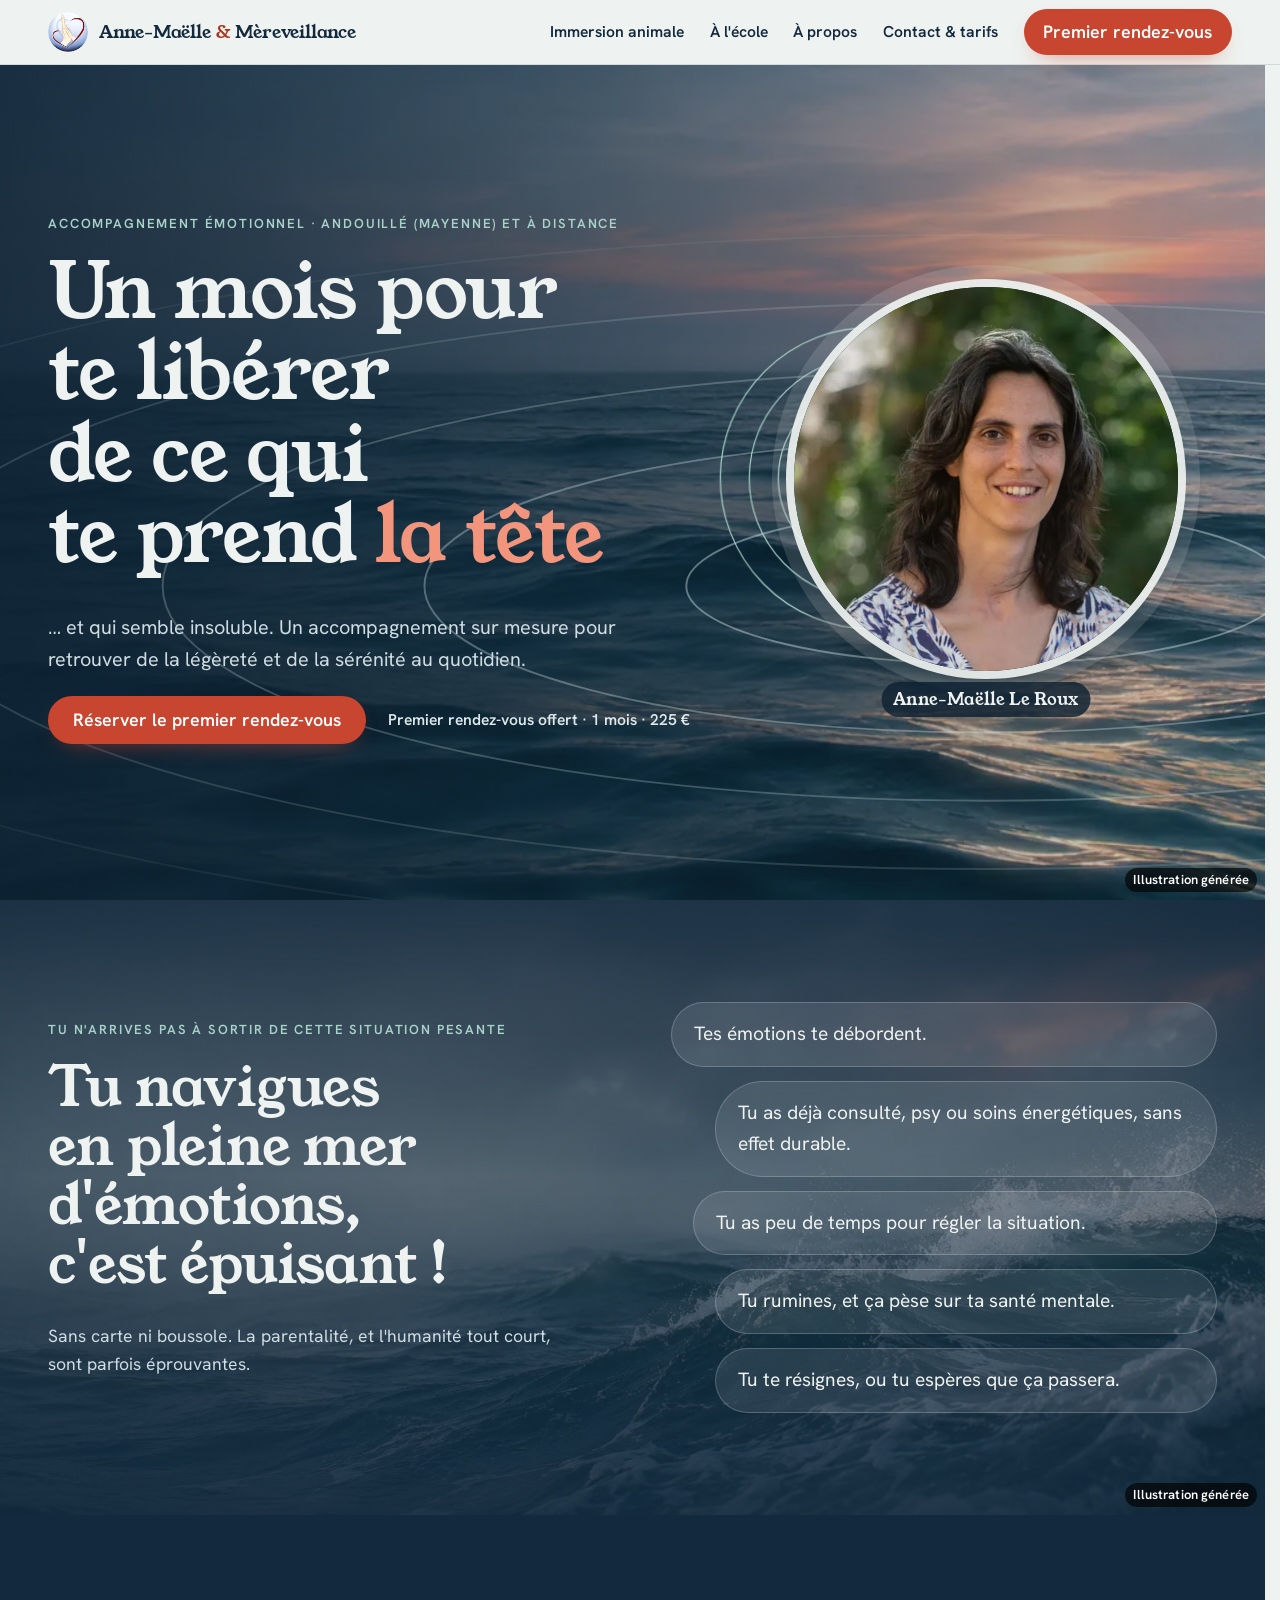
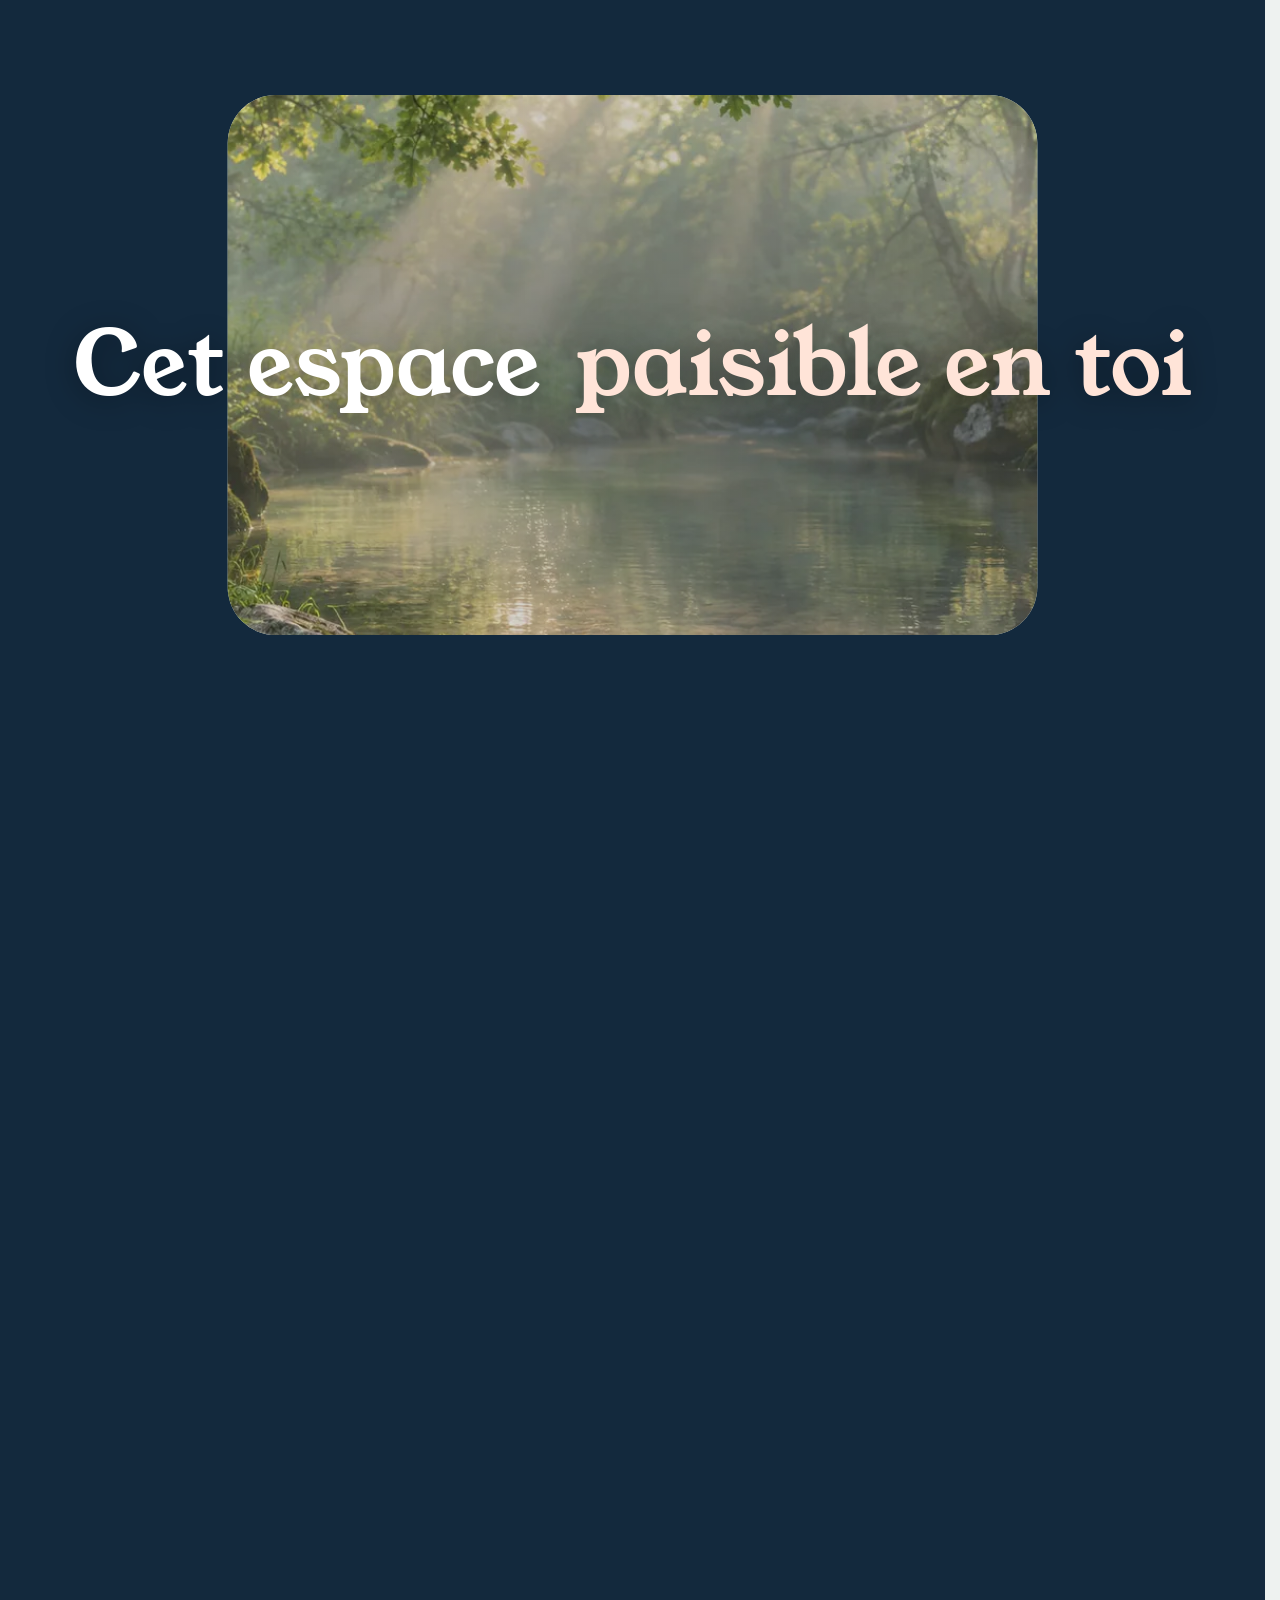
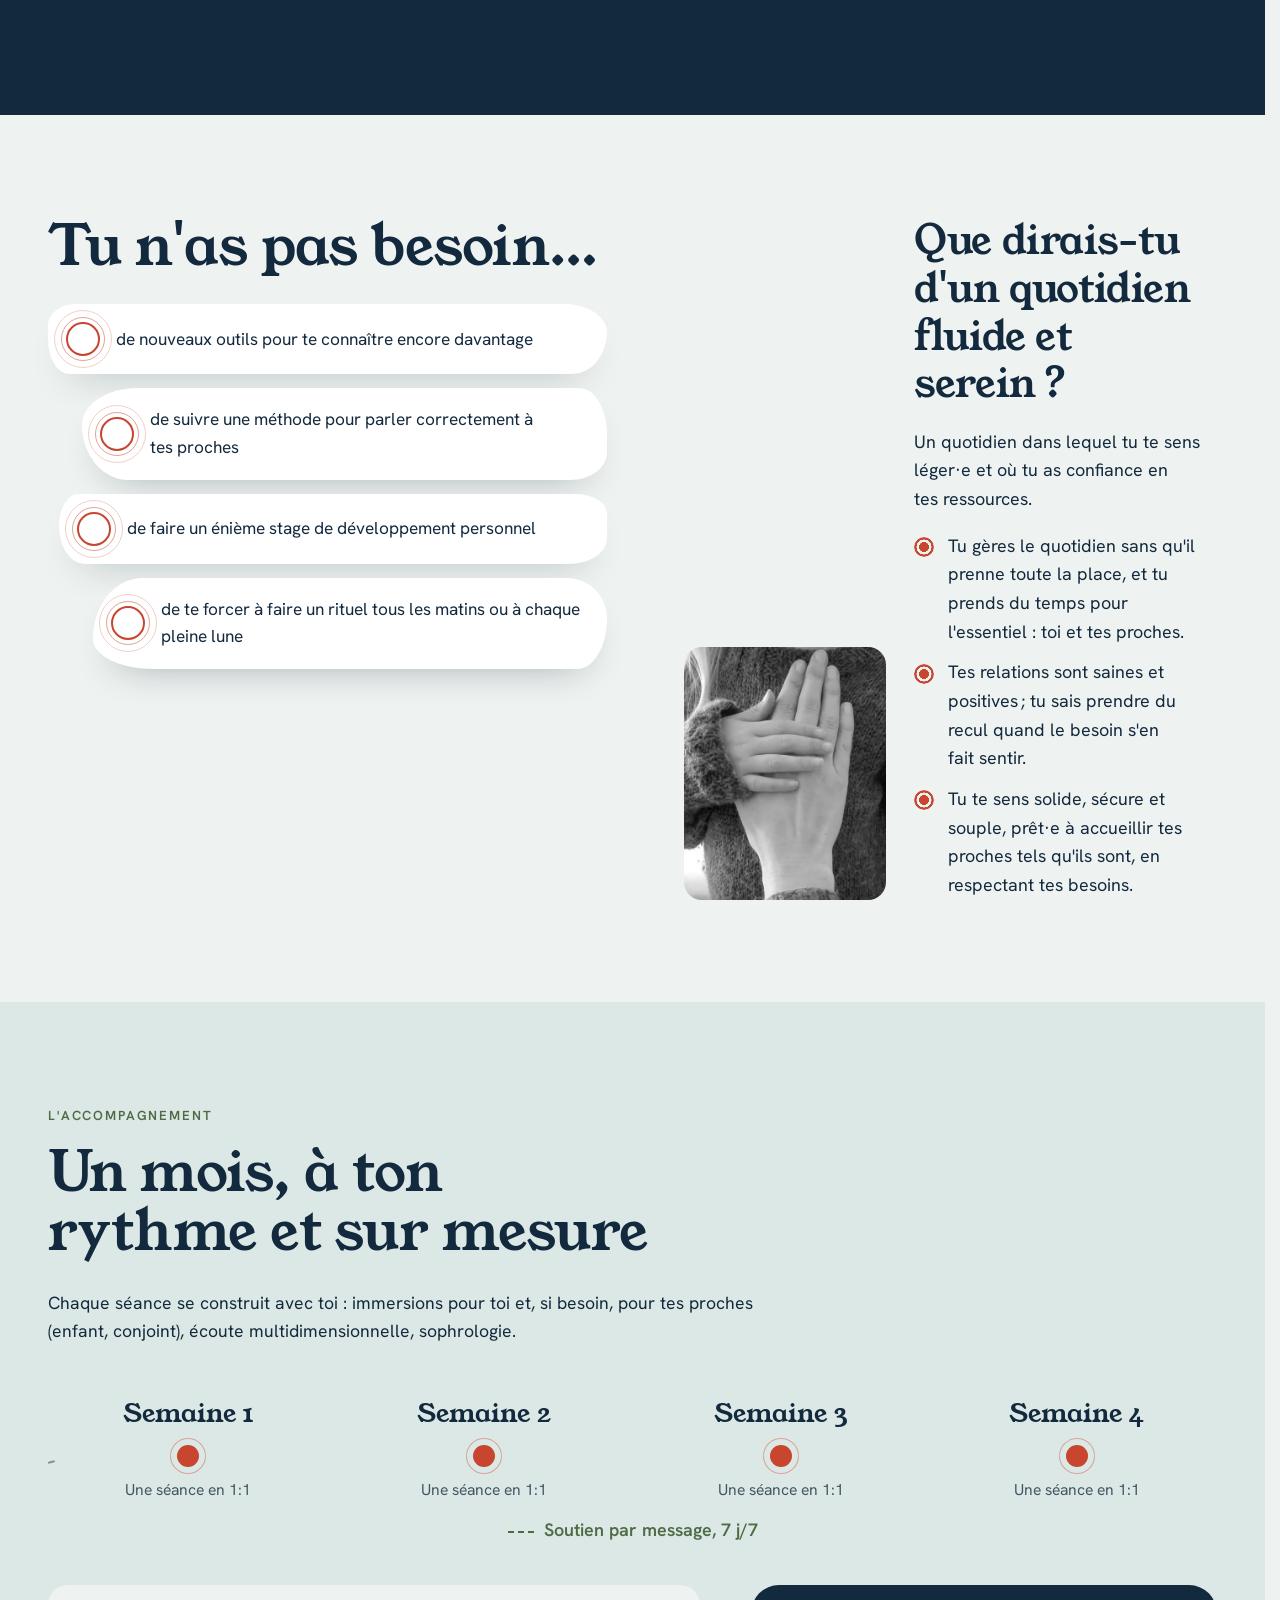
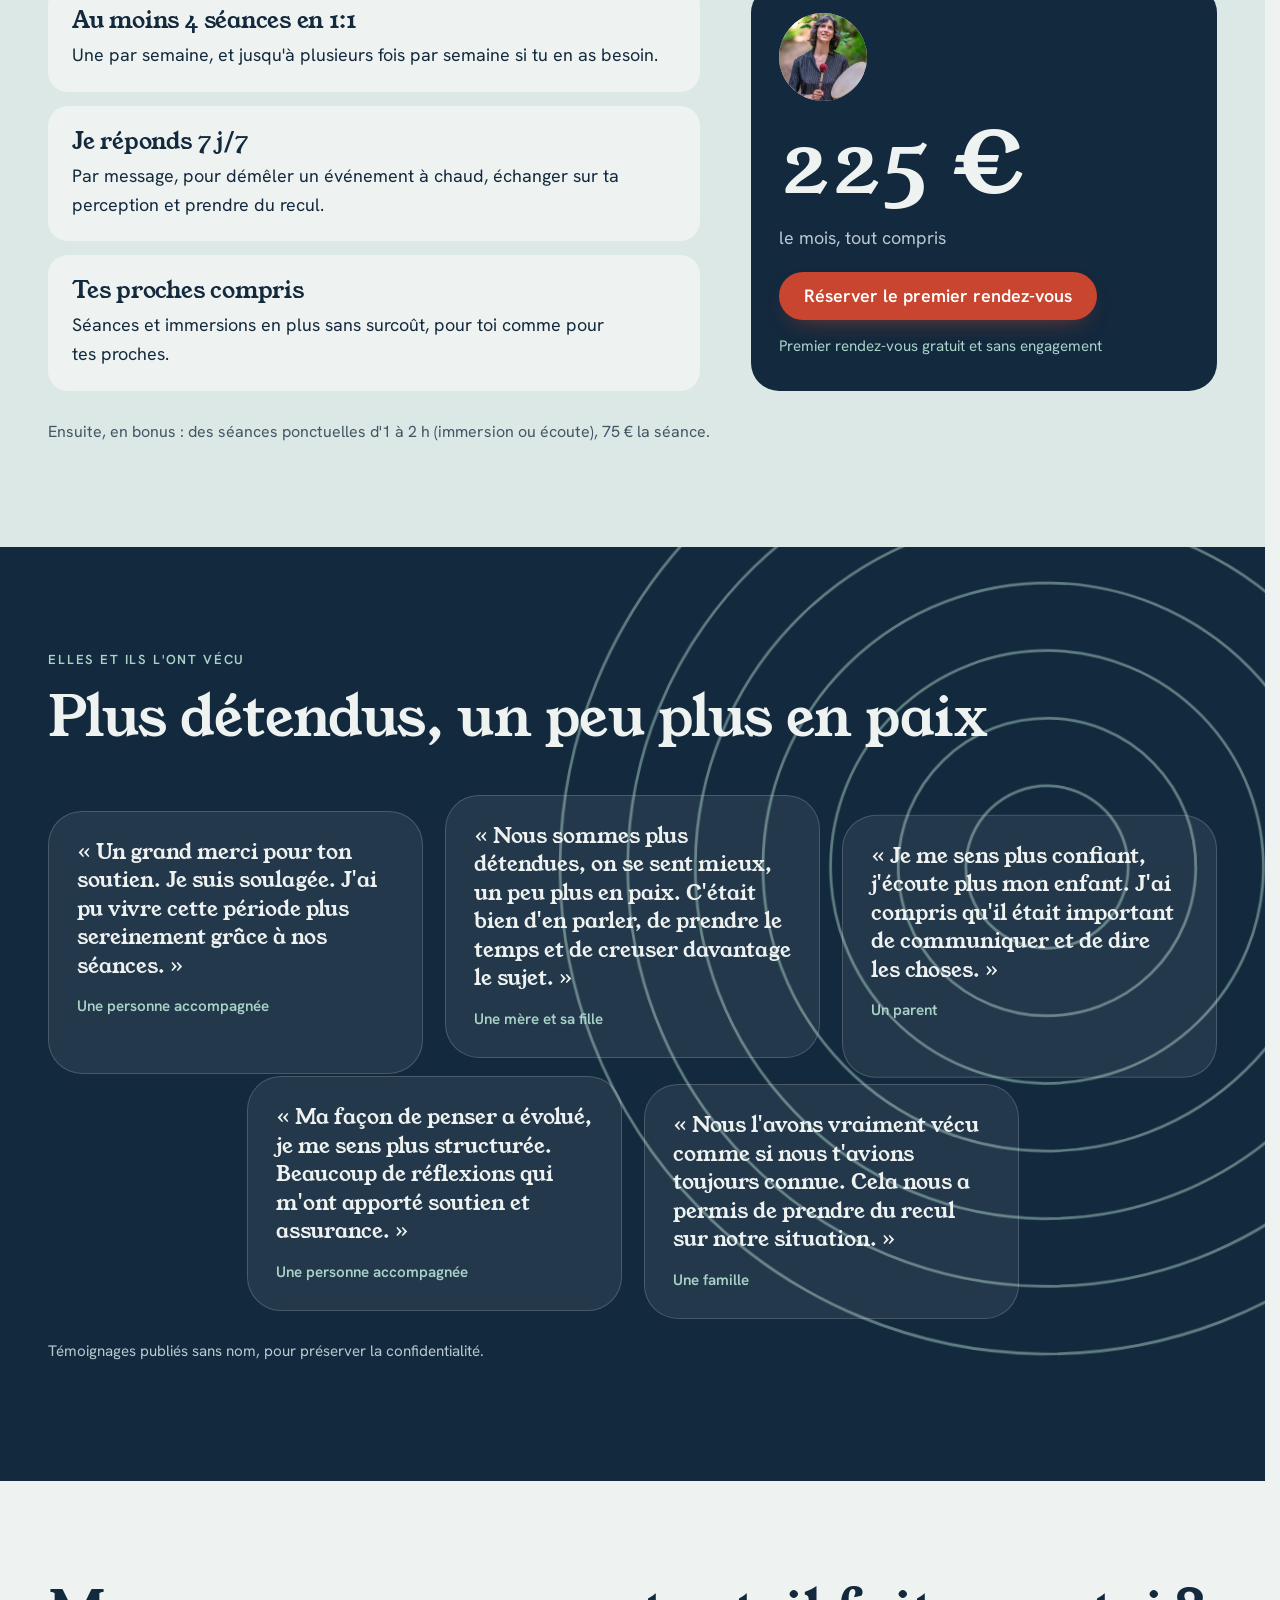
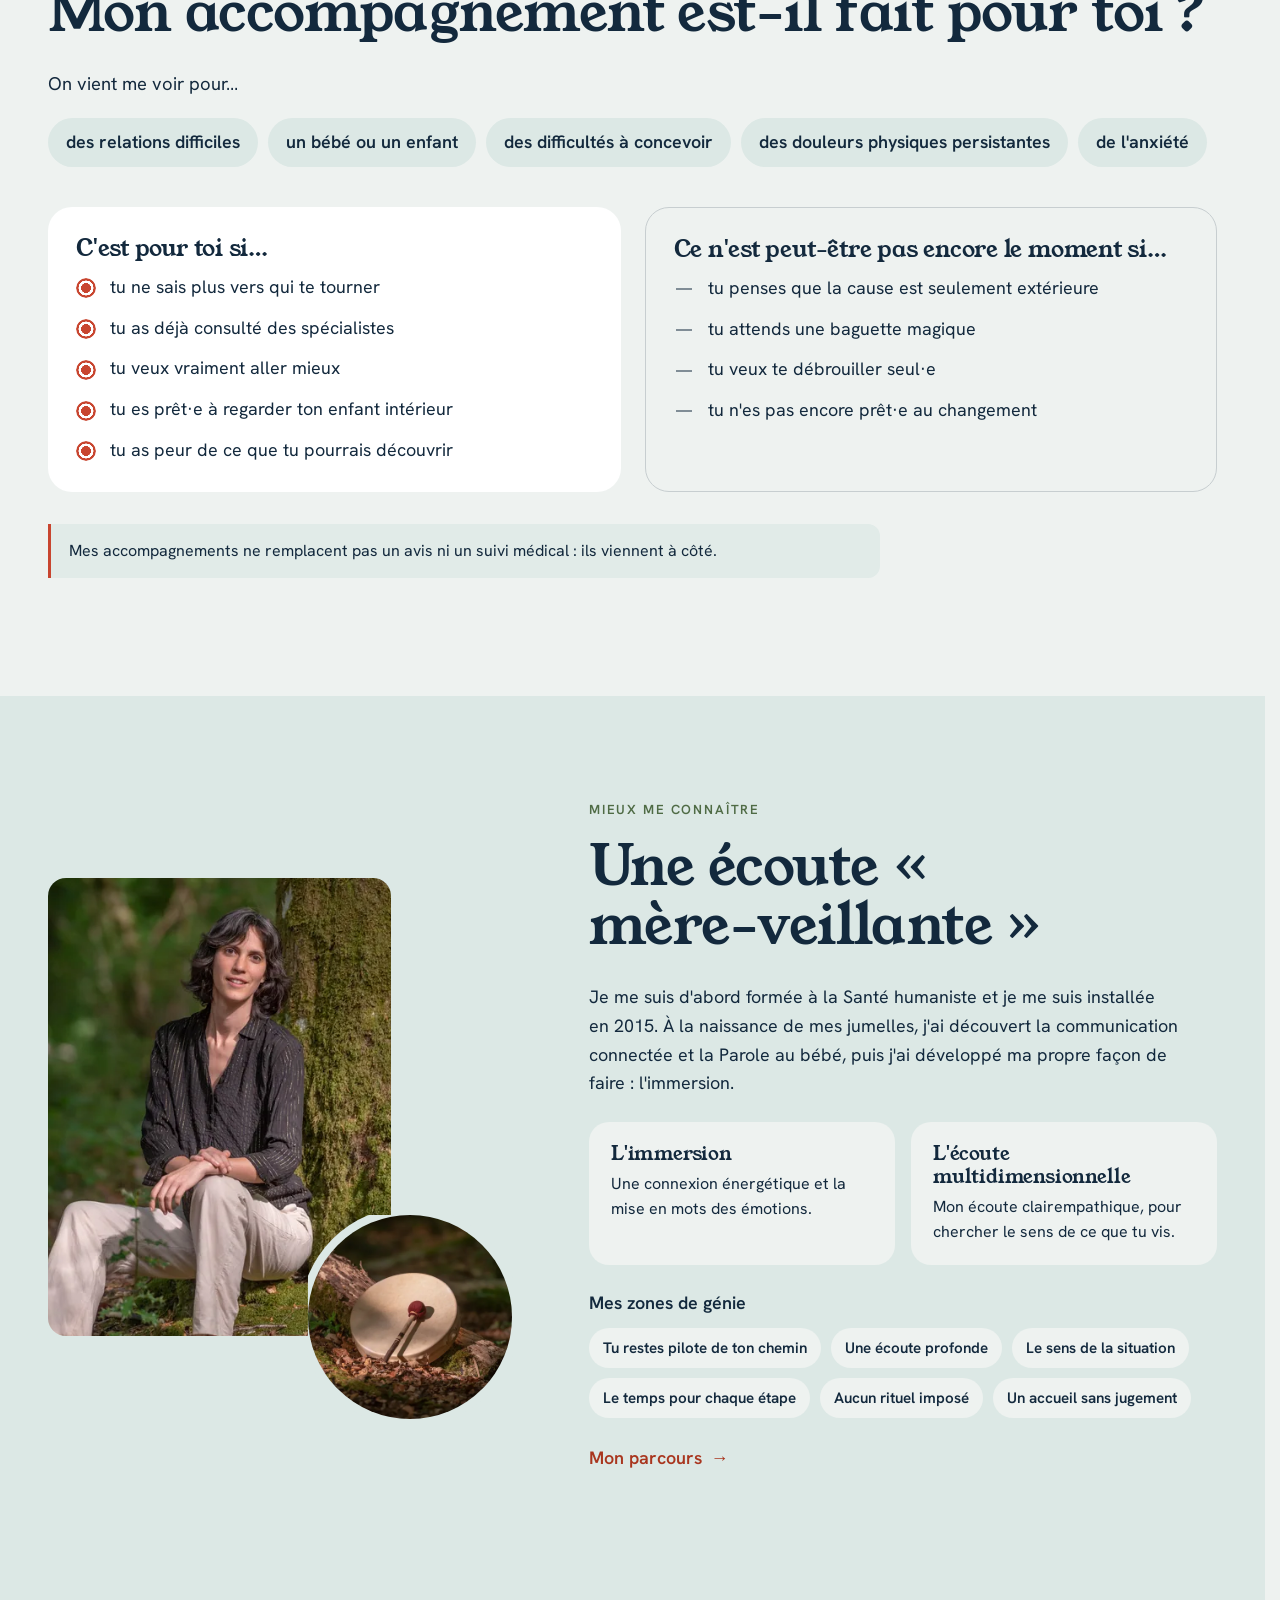
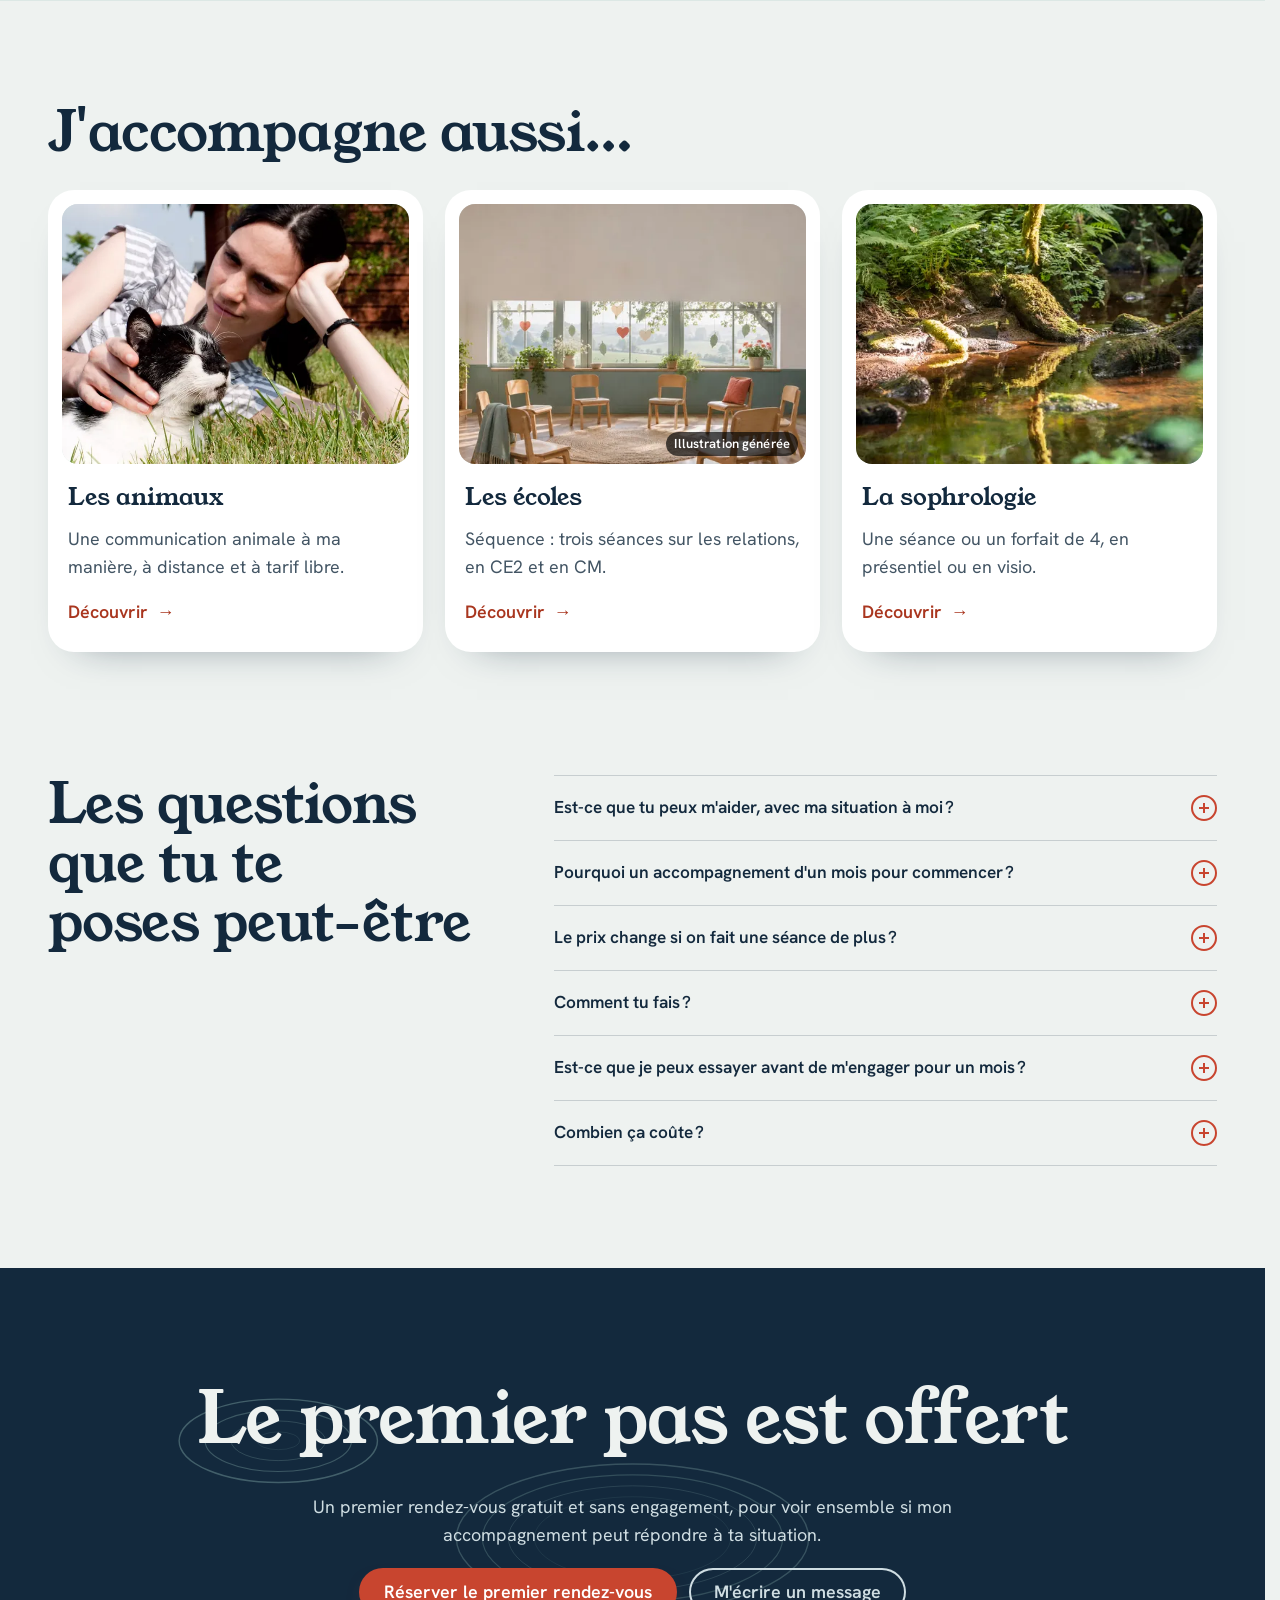
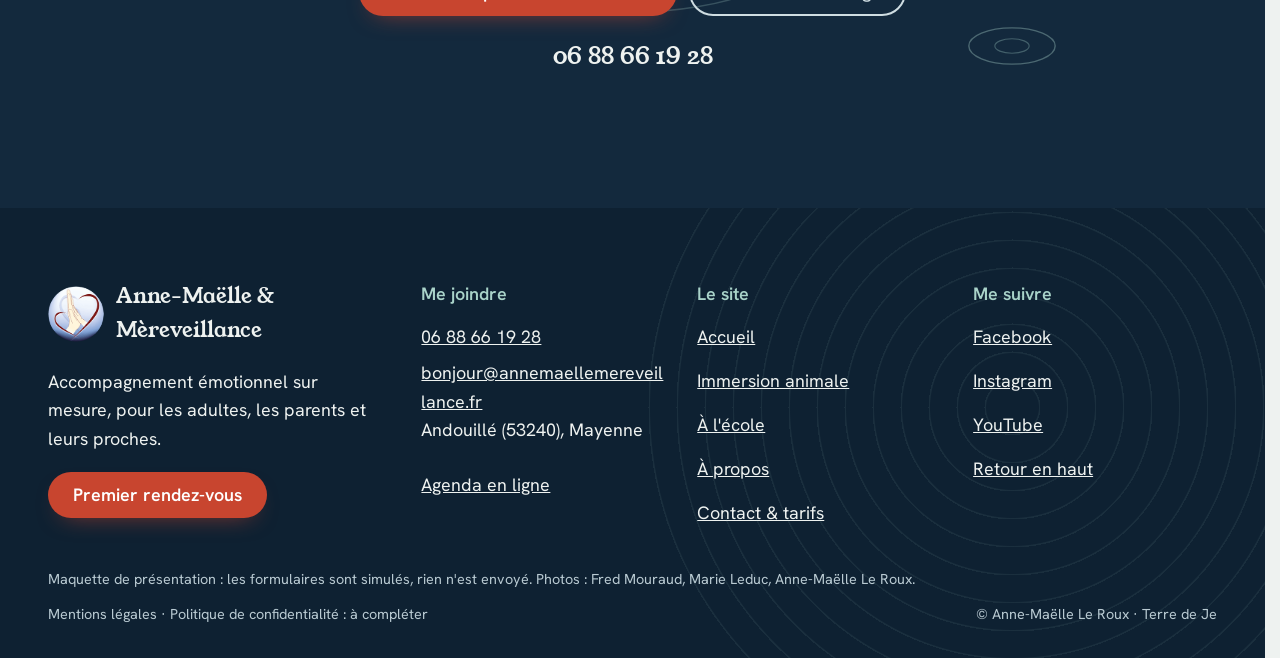
==== index.html @ d45d9064 "Maquette v1" ====
<!doctype html>
<html lang="fr" data-v="1" data-curseur>
<head>
<meta charset="utf-8">
<meta name="viewport" content="width=device-width, initial-scale=1, viewport-fit=cover">
<title>Anne-Maëlle Le Roux : accompagnement émotionnel en Mayenne et à distance</title>
<meta name="description" content="Un mois pour te libérer de ce qui te prend la tête : accompagnement émotionnel sur mesure à Andouillé (Mayenne) et à distance. Premier rendez-vous offert.">
<meta name="robots" content="noindex, nofollow">
<link rel="canonical" href="https://annemaelle-mereveillance-maquette.vercel.app/">
<style>:root{--fond:#EEF2F0;--texte:#13293D;--voile-fond:#13293D;--ouverture-fond:#13293D;--menu-fond:#13293D}:root { --entete-h: 72px; --barres-h: 0px; } html { background: var(--fond); color: var(--texte); scrollbar-gutter: stable; } body { margin: 0; background: var(--fond); } html.js:not(.secours):not([data-arrivee="retour"]) [data-anime] { opacity: 0; } html.js:not(.secours):not([data-arrivee="retour"]) [data-anime].vu { opacity: 1; } [data-voile] { position: fixed; inset: 0; z-index: 900; background: var(--voile-fond); transform: translateY(100%); visibility: hidden; pointer-events: none; } html[data-arrivee="voile"]:not(.voile-leve):not(.secours) [data-voile] { transform: none; visibility: visible; } html.secours [data-voile] { visibility: hidden !important; } .ouverture-panneau { position: fixed; inset: 0; z-index: 850; display: none; place-content: center; justify-items: center; background: var(--ouverture-fond, var(--voile-fond)); color: var(--fond); text-align: center; } html.js[data-arrivee="intro"]:not(.secours):not(.intro-finie) .ouverture-panneau { display: grid; } html.defilement-bloque, html.defilement-bloque body, html.js[data-arrivee="intro"]:not(.secours):not(.intro-finie), html.js[data-arrivee="intro"]:not(.secours):not(.intro-finie) body, html[data-arrivee="voile"]:not(.voile-leve):not(.secours), html[data-arrivee="voile"]:not(.voile-leve):not(.secours) body { overflow: hidden; } html.js[data-arrivee="intro"]:not(.secours):not(.intro-finie) { background-color: var(--ouverture-fond, var(--voile-fond)); } html[data-arrivee="voile"]:not(.voile-leve):not(.secours) { background-color: var(--voile-fond); }</style>
<script>(function () {
var d = document.documentElement, ss = null, ls = null;
try { ss = window.sessionStorage; ls = window.localStorage; } catch (e) {}
d.classList.add('js');
var nav = performance.getEntriesByType ? performance.getEntriesByType('navigation')[0] : null;
var type = nav ? nav.type : 'navigate';
var depart = null;
try { depart = JSON.parse(ss.getItem('socle:depart') || 'null'); ss.removeItem('socle:depart'); } catch (e) {}
if (depart && !(Date.now() - depart.t < 15000)) depart = null;
var mode = type === 'back_forward' ? 'retour' : type === 'reload' ? 'intro' : depart ? 'voile' : 'intro';
d.setAttribute('data-arrivee', mode);
if (mode === 'voile' && depart.couleur) d.style.setProperty('--voile-fond', depart.couleur);
if (type === 'reload' && 'scrollRestoration' in history) {
history.scrollRestoration = 'manual';
}
try {
var choisie = ls && ls.getItem('socle:langue');
var langue = (d.lang || '').slice(0, 2);
if (choisie && choisie !== langue && type === 'navigate' && !depart) {
var alt = document.querySelector('link[rel="alternate"][hreflang="' + choisie + '"]');
if (alt) location.replace(new URL(alt.href).pathname + location.search + location.hash);
}
} catch (e) {}
setTimeout(function () { if (!d.classList.contains('demarre')) d.classList.add('secours'); }, 2000);
})();</script>
<link rel="preload" href="/assets/fonts/young-serif.woff2" as="font" type="font/woff2" crossorigin>
<link rel="preload" href="/assets/fonts/hanken-400.woff2" as="font" type="font/woff2" crossorigin>
<link rel="stylesheet" href="/assets/css/socle.css?v=1">
<link rel="stylesheet" href="/assets/css/site.css?v=1">
<link rel="modulepreload" href="/assets/js/site.js?v=1">
<link rel="modulepreload" href="/assets/js/socle/index.js?v=1">
<script src="/assets/vendor/gsap.min.js" defer></script>
<script src="/assets/vendor/ScrollTrigger.min.js" defer></script>
<script src="/assets/vendor/SplitText.min.js" defer></script>
<script type="module" src="/assets/js/site.js?v=1"></script>
<meta name="theme-color" content="#13293D">
<link rel="icon" href="/assets/images/favicon.png" type="image/png">
<link rel="apple-touch-icon" href="/assets/images/apple-touch-icon.png">
<meta property="og:type" content="website">
<meta property="og:site_name" content="Anne-Maëlle &amp; Mèreveillance">
<meta property="og:locale" content="fr_FR">
<meta property="og:title" content="Anne-Maëlle Le Roux : accompagnement émotionnel en Mayenne et à distance">
<meta property="og:description" content="Un mois pour te libérer de ce qui te prend la tête : accompagnement émotionnel sur mesure à Andouillé (Mayenne) et à distance. Premier rendez-vous offert.">
<meta property="og:url" content="https://annemaelle-mereveillance-maquette.vercel.app/">
<meta property="og:image" content="https://annemaelle-mereveillance-maquette.vercel.app/assets/partage/accueil-fr.jpg">
<meta property="og:image:width" content="1200">
<meta property="og:image:height" content="630">
<meta property="og:image:alt" content="Anne-Maëlle Le Roux, accompagnement émotionnel">
<meta name="twitter:card" content="summary_large_image">
<script type="application/ld+json">{"@context":"https://schema.org","@type":"ProfessionalService","name":"Anne-Maëlle & Mèreveillance","alternateName":"Terre de Je","founder":{"@type":"Person","name":"Anne-Maëlle Le Roux"},"url":"https://annemaelle-mereveillance-maquette.vercel.app/","telephone":"+33688661928","email":"bonjour@annemaellemereveillance.fr","address":{"@type":"PostalAddress","addressLocality":"Andouillé","postalCode":"53240","addressRegion":"Mayenne","addressCountry":"FR"},"areaServed":"Mayenne et à distance","description":"Accompagnement émotionnel individuel d'un mois, sophrologie, immersion animale et interventions en école, à Andouillé (Mayenne) et à distance.","sameAs":["https://www.facebook.com/annemaellemereveillance","https://www.instagram.com/annemaelle.mereveillance/"]}</script>
</head>
<body id="haut">
<div data-voile data-forme="vague" aria-hidden="true"><svg class="voile-vague voile-vague--haut" viewBox="0 0 1440 120" preserveAspectRatio="none" aria-hidden="true"><path d="M0 120 C 240 20 480 20 720 70 S 1200 130 1440 40 V 120 H 0 Z"/></svg><svg class="voile-vague voile-vague--bas" viewBox="0 0 1440 120" preserveAspectRatio="none" aria-hidden="true"><path d="M0 0 C 240 100 480 100 720 50 S 1200 -10 1440 80 V 0 H 0 Z"/></svg><div class="voile-contenu"><img src="/assets/images/logo.png" alt="" width="56" height="56"><span data-voile-libelle>Accueil</span></div></div>
<div class="ouverture-panneau" data-ouverture aria-hidden="true">
  <svg class="ouverture-ondes" viewBox="-50 -50 100 100" aria-hidden="true"><circle r="10" style="--i:1"/><circle r="10" style="--i:2"/><circle r="10" style="--i:3"/><circle r="10" style="--i:4"/><circle r="10" style="--i:5"/></svg>
  <span class="ouverture-goutte"></span>
  <img class="ouverture-logo" src="/assets/images/logo.png" alt="" width="72" height="72" data-ouverture-objet>
  <p class="ouverture-nom">Anne-Maëlle <em>&amp;</em> Mèreveillance</p>
  <p class="ouverture-ligne">Accompagnement émotionnel</p>
</div>
<a class="evitement" href="#contenu">Aller au contenu</a>
<header data-entete>
  <div class="entete-rangee">
    <a class="entete-logo" href="/" data-libelle="Accueil" aria-current="page">
      <img src="/assets/images/logo.png" alt="" width="40" height="40"><span>Anne-Maëlle <em>&amp;</em> Mèreveillance</span>
    </a>
    <nav data-nav aria-label="Navigation principale">
      <ul><li><a href="/immersion-animale" data-libelle="Immersion animale">Immersion animale</a></li><li><a href="/ecole" data-libelle="À l&#39;école">À l&#39;école</a></li><li><a href="/a-propos" data-libelle="À propos">À propos</a></li><li><a href="/contact" data-libelle="Contact &amp; tarifs">Contact &amp; tarifs</a></li></ul>
    </nav>
    <div class="entete-actions">
      <a class="bouton" href="/contact#rendez-vous" data-libelle="Contact &amp; tarifs">Premier rendez-vous</a>
      <button type="button" data-menu-bouton aria-controls="menu" aria-expanded="false" data-libelle-ouvrir="Menu" data-libelle-fermer="Fermer"><span data-libelle-bouton>Menu</span></button>
      <a class="menu-sansjs" href="#menu" data-menu-lien>Menu</a>
    </div>
  </div>
</header>
<script>/* Avant le premier affichage : rangées de la navigation (même règle que ajusterNav dans assets/js/socle/entete.js)
   et hauteur réelle de l'en-tête, pour que rien ne saute quand le JavaScript du site prend la main. */
(function () {
  var h = document.documentElement, u = document.querySelector('[data-nav] ul'), e = document.querySelector('[data-entete]');
  if (u) {
    var deborde = function () { return u.scrollWidth > u.clientWidth + 1; }, c = deborde();
    if (c && window.matchMedia('(min-width: 900px)').matches) {
      h.classList.add('nav-deux-rangees'); c = deborde();
      if (c) { h.classList.add('nav-deux-lignes'); var a = u.querySelector('a'); c = !a || u.getBoundingClientRect().height > a.getBoundingClientRect().height * 2.5; }
      if (c) h.classList.remove('nav-deux-rangees', 'nav-deux-lignes');
    }
    if (c) h.classList.add('nav-compacte');
  }
  if (e) h.style.setProperty('--entete-h', Math.round(e.getBoundingClientRect().height) + 'px');
})();</script>
<span id="menu-ferme" aria-hidden="true"></span>
<div id="menu" data-menu role="dialog" aria-modal="true" aria-label="Menu">
  <p class="menu-sansjs-fermer"><a href="#menu-ferme">Fermer</a></p>
  <ul><li style="--i:0"><a href="/" class="menu-lien" data-libelle="Accueil" aria-current="page">Accueil</a></li><li style="--i:1"><a href="/immersion-animale" class="menu-lien" data-libelle="Immersion animale">Immersion animale</a></li><li style="--i:2"><a href="/ecole" class="menu-lien" data-libelle="À l&#39;école">À l&#39;école</a></li><li style="--i:3"><a href="/a-propos" class="menu-lien" data-libelle="À propos">À propos</a></li><li style="--i:4"><a href="/contact" class="menu-lien" data-libelle="Contact &amp; tarifs">Contact &amp; tarifs</a></li></ul>
  <p class="menu-actions"><a class="bouton" href="/contact#rendez-vous" data-libelle="Contact &amp; tarifs">Premier rendez-vous</a> <a class="bouton bouton--contour" href="tel:+33688661928">Appeler 06 88 66 19 28</a></p>
</div>
<main id="contenu" tabindex="-1">
<section class="hero theme-nuit" id="debut">
  <figure class="media hero-mer" data-grok data-boucle-css style="--cadrage:60% 50%">
  <picture><source media="(max-width: 760px) and (orientation: portrait)" srcset="/assets/images/grok/mer-ouverture-mobile-640.webp 640w, /assets/images/grok/mer-ouverture-mobile-1080.webp 1080w" sizes="100vw">
    <img src="/assets/images/grok/mer-ouverture-1280.webp" srcset="/assets/images/grok/mer-ouverture-640.webp 640w, /assets/images/grok/mer-ouverture-1280.webp 1280w, /assets/images/grok/mer-ouverture-1920.webp 1920w" sizes="100vw" alt="" width="1280" height="720" fetchpriority="high" loading="eager" decoding="async">
  </picture><figcaption class="mention-ia">Illustration générée</figcaption>
</figure>
  <canvas class="hero-canvas" data-effet="ondes" aria-hidden="true" data-visuel></canvas>
  <div class="hero-grille conteneur">
    <div class="hero-texte">
      <p class="surtitre hero-sur masque-ecran-tres-bas" data-anime="gsap">Accompagnement émotionnel · Andouillé (Mayenne) et à distance</p>
      <h1 class="hero-titre" data-anime="gsap"><span class="ligne-masque"><span class="hero-ligne">Un mois pour</span></span><span class="ligne-masque"><span class="hero-ligne">te libérer de ce qui</span></span><span class="ligne-masque"><span class="hero-ligne">te prend <em>la tête</em></span></span></h1>
      <p class="hero-intro masque-ecran-bas" data-anime="gsap">… et qui semble insoluble. Un accompagnement sur mesure pour retrouver de la légèreté et de la sérénité au quotidien.</p>
      <p class="hero-actions" data-anime="gsap">
        <a href="/contact#rendez-vous" class="bouton" data-libelle="Contact &amp; tarifs" data-action-principale data-survol="magnetique">Réserver le premier rendez-vous</a>
        <span class="hero-info" data-info-cle>Premier rendez-vous offert · 1 mois · 225 €</span>
      </p>
    </div>
    <div class="hero-portrait" data-iris-centre="disque">
      <svg class="hero-ondes" data-effet="ondes" viewBox="-100 -100 200 200" aria-hidden="true" focusable="false"><circle r="18" style="--i:0"/><circle r="33" style="--i:1"/><circle r="48" style="--i:2"/><circle r="63" style="--i:3"/><circle r="78" style="--i:4"/></svg>
      <figure class="media hero-rond" style="--cadrage:52% 32%">
  <picture>
    <img src="/assets/images/anne-maelle-portrait-784.webp" srcset="/assets/images/anne-maelle-portrait-480.webp 480w, /assets/images/anne-maelle-portrait-640.webp 640w, /assets/images/anne-maelle-portrait-784.webp 784w" sizes="(max-width: 760px) 46vw, 30vw" alt="Anne-Maëlle Le Roux, souriante, en forêt" width="784" height="784" fetchpriority="high" loading="eager" decoding="async">
  </picture>
</figure>
      <p class="hero-signature" data-anime="gsap">Anne-Maëlle Le Roux</p>
    </div>
  </div>
</section>
<section class="mer theme-nuit" id="mer">
  <figure class="media mer-fond" data-grok data-fx="onde" data-fx-force="1.6" style="--cadrage:50% 50%">
  <picture><source media="(max-width: 760px) and (orientation: portrait)" srcset="/assets/images/grok/mer-agitee-mobile-640.webp 640w" sizes="100vw">
    <img src="/assets/images/grok/mer-agitee-1280.webp" srcset="/assets/images/grok/mer-agitee-640.webp 640w, /assets/images/grok/mer-agitee-1280.webp 1280w, /assets/images/grok/mer-agitee-1920.webp 1920w" sizes="100vw" alt="" width="1280" height="853" loading="lazy" decoding="async">
  </picture><figcaption class="mention-ia">Illustration générée</figcaption>
</figure>
  <div class="conteneur mer-grille">
    <div class="mer-tete">
      <p class="surtitre" data-anime="mots">Tu n&#39;arrives pas à sortir de cette situation pesante</p>
      <h2 data-anime="lignes">Tu navigues en pleine mer d&#39;émotions, c&#39;est épuisant !</h2>
      <p class="mer-texte" data-anime>Sans carte ni boussole. La parentalité, et l&#39;humanité tout court, sont parfois éprouvantes.</p>
    </div>
    <ul class="mer-liste">
      <li class="vague-mot" data-fx="vitesse" data-fx-force="5" style="--i:1"><span>Tes émotions te débordent.</span></li><li class="vague-mot" data-fx="vitesse" data-fx-force="7" style="--i:2"><span>Tu as déjà consulté, psy ou soins énergétiques, sans effet durable.</span></li><li class="vague-mot" data-fx="vitesse" data-fx-force="3" style="--i:3"><span>Tu as peu de temps pour régler la situation.</span></li><li class="vague-mot" data-fx="vitesse" data-fx-force="5" style="--i:4"><span>Tu rumines, et ça pèse sur ta santé mentale.</span></li><li class="vague-mot" data-fx="vitesse" data-fx-force="7" style="--i:5"><span>Tu te résignes, ou tu espères que ça passera.</span></li>
    </ul>
  </div>
</section>
<section class="espace" id="espace" data-fx="plein-ecran" data-fx-depart="inset(20% 18% 20% 18% round 48px)" aria-labelledby="espace-titre">
  <div data-collant class="espace-cadre">
    <figure class="media espace-media" data-grok style="--cadrage:50% 55%">
  <picture><source media="(max-width: 760px) and (orientation: portrait)" srcset="/assets/images/grok/ruisseau-paisible-mobile-640.webp 640w, /assets/images/grok/ruisseau-paisible-mobile-1080.webp 1080w" sizes="100vw">
    <img src="/assets/images/grok/ruisseau-paisible-1280.webp" srcset="/assets/images/grok/ruisseau-paisible-640.webp 640w, /assets/images/grok/ruisseau-paisible-1280.webp 1280w, /assets/images/grok/ruisseau-paisible-1920.webp 1920w" sizes="100vw" alt="C&#39;est dans cet espace paisible en toi que je t&#39;emmène" width="1280" height="853" loading="lazy" decoding="async">
  </picture><figcaption class="mention-ia">Illustration générée</figcaption>
</figure>
    <h2 class="visuellement-cache" id="espace-titre">C&#39;est dans cet espace paisible en toi que je t&#39;emmène</h2>
    <p class="espace-mots" aria-hidden="true" data-audit-ignorer><span data-fx-ecarte="g">Cet espace</span><span data-fx-ecarte="d">paisible en toi</span></p>
    <p class="espace-apres" data-fx-apres>Tu ne sais pas quelle sera la prochaine vague, mais tu sais que tu seras en mesure de l&#39;accueillir et de la traverser.</p>
  </div>
</section>
<section class="besoin conteneur" id="besoin">
  <div class="besoin-tete">
    <h2 data-anime="lignes">Tu n&#39;as pas besoin…</h2>
    <ol class="galets">
      <li class="galet" data-effet="galets" style="--i:1"><span class="galet-onde" aria-hidden="true"></span><span class="galet-texte">de nouveaux outils pour te connaître encore davantage</span></li><li class="galet" data-effet="galets" style="--i:2"><span class="galet-onde" aria-hidden="true"></span><span class="galet-texte">de suivre une méthode pour parler correctement à tes proches</span></li><li class="galet" data-effet="galets" style="--i:3"><span class="galet-onde" aria-hidden="true"></span><span class="galet-texte">de faire un énième stage de développement personnel</span></li><li class="galet" data-effet="galets" style="--i:4"><span class="galet-onde" aria-hidden="true"></span><span class="galet-texte">de te forcer à faire un rituel tous les matins ou à chaque pleine lune</span></li>
    </ol>
  </div>
  <div class="besoin-suite">
    <figure class="media besoin-mains" data-anime="rideau" style="--cadrage:50% 50%">
  <picture>
    <img src="/assets/images/mains-784.webp" srcset="/assets/images/mains-480.webp 480w, /assets/images/mains-640.webp 640w, /assets/images/mains-784.webp 784w" sizes="(max-width: 760px) 70vw, 24vw" alt="Une main d&#39;enfant posée sur une main d&#39;adulte" width="784" height="980" loading="lazy" decoding="async">
  </picture>
</figure>
    <div>
      <h3 class="besoin-titre2" data-anime="lignes">Que dirais-tu d&#39;un quotidien fluide et serein ?</h3>
      <p data-anime>Un quotidien dans lequel tu te sens léger·e et où tu as confiance en tes ressources.</p>
      <ul class="coches" data-anime="cascade">
        <li>Tu gères le quotidien sans qu&#39;il prenne toute la place, et tu prends du temps pour l&#39;essentiel : toi et tes proches.</li><li>Tes relations sont saines et positives ; tu sais prendre du recul quand le besoin s&#39;en fait sentir.</li><li>Tu te sens solide, sécure et souple, prêt·e à accueillir tes proches tels qu&#39;ils sont, en respectant tes besoins.</li>
      </ul>
    </div>
  </div>
</section>
<section class="mois theme-ecume" id="mois">
  <div class="conteneur">
    <div class="mois-tete">
      <p class="surtitre" data-anime="mots">L&#39;accompagnement</p>
      <h2 data-anime="lignes">Un mois, à ton rythme et sur mesure</h2>
      <p class="mois-texte" data-anime>Chaque séance se construit avec toi : immersions pour toi et, si besoin, pour tes proches (enfant, conjoint), écoute multidimensionnelle, sophrologie.</p>
    </div>
    <div class="semaines">
      <ol class="semaines-liste">
        <li class="semaine" data-effet="semaines" style="--i:1"><span class="semaine-num">Semaine 1</span><span class="semaine-point" aria-hidden="true"></span><span class="semaine-texte">Une séance en 1:1</span></li><li class="semaine" data-effet="semaines" style="--i:2"><span class="semaine-num">Semaine 2</span><span class="semaine-point" aria-hidden="true"></span><span class="semaine-texte">Une séance en 1:1</span></li><li class="semaine" data-effet="semaines" style="--i:3"><span class="semaine-num">Semaine 3</span><span class="semaine-point" aria-hidden="true"></span><span class="semaine-texte">Une séance en 1:1</span></li><li class="semaine" data-effet="semaines" style="--i:4"><span class="semaine-num">Semaine 4</span><span class="semaine-point" aria-hidden="true"></span><span class="semaine-texte">Une séance en 1:1</span></li>
      </ol>
      <svg class="semaines-fil" viewBox="0 0 1000 60" preserveAspectRatio="none" aria-hidden="true"><path d="M0 30 C 60 6, 110 6, 166 30 S 276 54, 333 30 S 443 6, 500 30 S 610 54, 666 30 S 776 6, 833 30 S 943 54, 1000 30"/></svg>
      <p class="semaines-legende">Soutien par message, 7 j/7</p>
    </div>
    <div class="mois-bas">
      <ul class="piliers" data-anime="cascade">
        <li><h3>Au moins 4 séances en 1:1</h3><p>Une par semaine, et jusqu&#39;à plusieurs fois par semaine si tu en as besoin.</p></li>
        <li><h3>Je réponds 7 j/7</h3><p>Par message, pour démêler un événement à chaud, échanger sur ta perception et prendre du recul.</p></li>
        <li><h3>Tes proches compris</h3><p>Séances et immersions en plus sans surcoût, pour toi comme pour tes proches.</p></li>
      </ul>
      <div class="prix-carte" data-anime>
        <figure class="media prix-photo" style="--cadrage:45% 30%">
  <picture>
    <img src="/assets/images/anne-maelle-tambour-784.webp" srcset="/assets/images/anne-maelle-tambour-480.webp 480w, /assets/images/anne-maelle-tambour-640.webp 640w, /assets/images/anne-maelle-tambour-784.webp 784w" sizes="(max-width: 760px) 40vw, 14vw" alt="Anne-Maëlle tenant son tambour, en forêt" width="784" height="980" loading="lazy" decoding="async">
  </picture>
</figure>
        <p class="prix" data-prix>225 €</p>
        <p class="prix-unite">le mois, tout compris</p>
        <a href="/contact#rendez-vous" class="bouton" data-libelle="Contact &amp; tarifs" data-survol="magnetique">Réserver le premier rendez-vous</a>
        <p class="prix-offert">Premier rendez-vous gratuit et sans engagement</p>
      </div>
    </div>
    <p class="mois-bonus" data-anime>Ensuite, en bonus : des séances ponctuelles d&#39;1 à 2 h (immersion ou écoute), 75 € la séance.</p>
  </div>
</section>
<section class="temoignages theme-nuit" id="temoignages">
  <svg class="temoignages-ondes" data-effet="ondes" viewBox="-100 -100 200 200" aria-hidden="true" focusable="false"><circle r="18" style="--i:0"/><circle r="33" style="--i:1"/><circle r="48" style="--i:2"/><circle r="63" style="--i:3"/><circle r="78" style="--i:4"/><circle r="93" style="--i:5"/><circle r="108" style="--i:6"/></svg>
  <div class="conteneur">
    <p class="surtitre" data-anime="mots">Elles et ils l&#39;ont vécu</p>
    <h2 data-anime="lignes">Plus détendus, un peu plus en paix</h2>
    <ul class="bulles">
      <li class="bulle" data-effet="bulles" style="--i:0" data-vitesse="0.1"><blockquote><p>« Un grand merci pour ton soutien. Je suis soulagée. J&#39;ai pu vivre cette période plus sereinement grâce à nos séances. »</p></blockquote><p class="bulle-qui">Une personne accompagnée</p></li><li class="bulle" data-effet="bulles" style="--i:1" data-vitesse="-0.06"><blockquote><p>« Nous sommes plus détendues, on se sent mieux, un peu plus en paix. C&#39;était bien d&#39;en parler, de prendre le temps et de creuser davantage le sujet. »</p></blockquote><p class="bulle-qui">Une mère et sa fille</p></li><li class="bulle" data-effet="bulles" style="--i:2" data-vitesse="0.16"><blockquote><p>« Je me sens plus confiant, j&#39;écoute plus mon enfant. J&#39;ai compris qu&#39;il était important de communiquer et de dire les choses. »</p></blockquote><p class="bulle-qui">Un parent</p></li><li class="bulle" data-effet="bulles" style="--i:3" data-vitesse="-0.1"><blockquote><p>« Ma façon de penser a évolué, je me sens plus structurée. Beaucoup de réflexions qui m&#39;ont apporté soutien et assurance. »</p></blockquote><p class="bulle-qui">Une personne accompagnée</p></li><li class="bulle" data-effet="bulles" style="--i:4" data-vitesse="0.06"><blockquote><p>« Nous l&#39;avons vraiment vécu comme si nous t&#39;avions toujours connue. Cela nous a permis de prendre du recul sur notre situation. »</p></blockquote><p class="bulle-qui">Une famille</p></li>
    </ul>
    <p class="note-discrete" data-anime>Témoignages publiés sans nom, pour préserver la confidentialité.</p>
  </div>
</section>
<section class="pourtoi conteneur" id="pour-toi">
  <h2 data-anime="lignes">Mon accompagnement est-il fait pour toi ?</h2>
  <p class="pourtoi-intro" data-anime>On vient me voir pour…</p>
  <ul class="pastilles" data-anime="cascade">
    <li>des relations difficiles</li><li>un bébé ou un enfant</li><li>des difficultés à concevoir</li><li>des douleurs physiques persistantes</li><li>de l&#39;anxiété</li>
  </ul>
  <div class="pourtoi-colonnes">
    <div class="pourtoi-oui" data-anime>
      <h3>C&#39;est pour toi si…</h3>
      <ul class="coches"><li>tu ne sais plus vers qui te tourner</li><li>tu as déjà consulté des spécialistes</li><li>tu veux vraiment aller mieux</li><li>tu es prêt·e à regarder ton enfant intérieur</li><li>tu as peur de ce que tu pourrais découvrir</li></ul>
    </div>
    <div class="pourtoi-pas" data-anime>
      <h3>Ce n&#39;est peut-être pas encore le moment si…</h3>
      <ul class="tirets"><li>tu penses que la cause est seulement extérieure</li><li>tu attends une baguette magique</li><li>tu veux te débrouiller seul·e</li><li>tu n&#39;es pas encore prêt·e au changement</li></ul>
    </div>
  </div>
  <p class="note-medicale" data-anime>Mes accompagnements ne remplacent pas un avis ni un suivi médical : ils viennent à côté.</p>
</section>
<section class="moi theme-ecume" id="anne-maelle">
  <div class="conteneur moi-grille">
    <div class="moi-photos">
      <figure class="media moi-arbre" data-fx="parallaxe" data-fx-force="8" style="--cadrage:50% 35%">
  <picture>
    <img src="/assets/images/anne-maelle-arbre-784.webp" srcset="/assets/images/anne-maelle-arbre-480.webp 480w, /assets/images/anne-maelle-arbre-640.webp 640w, /assets/images/anne-maelle-arbre-784.webp 784w" sizes="(max-width: 760px) 60vw, 22vw" alt="Anne-Maëlle assise au pied d&#39;un arbre moussu" width="784" height="1176" loading="lazy" decoding="async">
  </picture>
</figure>
      <figure class="media moi-tambour" data-anime="rideau" style="--cadrage:50% 50%">
  <picture>
    <img src="/assets/images/tambour-784.webp" srcset="/assets/images/tambour-480.webp 480w, /assets/images/tambour-640.webp 640w, /assets/images/tambour-784.webp 784w" sizes="(max-width: 760px) 40vw, 14vw" alt="Tambour sur cadre et sa mailloche, posés sur la mousse" width="784" height="784" loading="lazy" decoding="async">
  </picture>
</figure>
    </div>
    <div class="moi-texte">
      <p class="surtitre" data-anime="mots">Mieux me connaître</p>
      <h2 data-anime="lignes">Une écoute « mère-veillante »</h2>
      <p data-anime>Je me suis d&#39;abord formée à la Santé humaniste et je me suis installée en 2015. À la naissance de mes jumelles, j&#39;ai découvert la communication connectée et la Parole au bébé, puis j&#39;ai développé ma propre façon de faire : l&#39;immersion.</p>
      <div class="outils" data-anime="cascade">
        <div><h3>L&#39;immersion</h3><p>Une connexion énergétique et la mise en mots des émotions.</p></div>
        <div><h3>L&#39;écoute multidimensionnelle</h3><p>Mon écoute clairempathique, pour chercher le sens de ce que tu vis.</p></div>
      </div>
      <p class="genies-titre" data-anime>Mes zones de génie</p>
      <ul class="pastilles pastilles--petites" data-anime="cascade"><li>Tu restes pilote de ton chemin</li><li>Une écoute profonde</li><li>Le sens de la situation</li><li>Le temps pour chaque étape</li><li>Aucun rituel imposé</li><li>Un accueil sans jugement</li></ul>
      <p data-anime><a href="/a-propos" class="lien-fleche" data-libelle="À propos">Mon parcours</a></p>
    </div>
  </div>
</section>
<section class="aussi conteneur" id="aussi">
  <h2 data-anime="lignes">J&#39;accompagne aussi…</h2>
  <div class="portes" data-anime="cascade">
    <a class="porte" href="/immersion-animale" data-libelle="Immersion animale" data-survol="incline">
      <figure class="media porte-media" style="--cadrage:40% 40%">
  <picture>
    <img src="/assets/images/anne-maelle-chat-1280.webp" srcset="/assets/images/anne-maelle-chat-640.webp 640w, /assets/images/anne-maelle-chat-960.webp 960w, /assets/images/anne-maelle-chat-1280.webp 1280w" sizes="(max-width: 760px) 90vw, 28vw" alt="" width="1280" height="960" loading="lazy" decoding="async">
  </picture>
</figure>
      <span class="porte-titre">Les animaux</span><span class="porte-texte">Une communication animale à ma manière, à distance et à tarif libre.</span><span class="lien-fleche">Découvrir</span>
    </a>
    <a class="porte" href="/ecole" data-libelle="À l&#39;école" data-survol="incline">
      <figure class="media porte-media" data-grok style="--cadrage:50% 60%">
  <picture><source media="(max-width: 760px) and (orientation: portrait)" srcset="/assets/images/grok/ecole-classe-mobile-640.webp 640w, /assets/images/grok/ecole-classe-mobile-1080.webp 1080w" sizes="(max-width: 760px) 90vw, 28vw">
    <img src="/assets/images/grok/ecole-classe-1280.webp" srcset="/assets/images/grok/ecole-classe-640.webp 640w, /assets/images/grok/ecole-classe-1280.webp 1280w, /assets/images/grok/ecole-classe-1920.webp 1920w" sizes="(max-width: 760px) 90vw, 28vw" alt="" width="1280" height="720" loading="lazy" decoding="async">
  </picture><figcaption class="mention-ia">Illustration générée</figcaption>
</figure>
      <span class="porte-titre">Les écoles</span><span class="porte-texte">Séquence : trois séances sur les relations, en CE2 et en CM.</span><span class="lien-fleche">Découvrir</span>
    </a>
    <a class="porte" href="/contact#tarifs" data-libelle="Contact &amp; tarifs" data-survol="incline">
      <figure class="media porte-media" style="--cadrage:50% 60%">
  <picture>
    <img src="/assets/images/ruisseau-reel-960.webp" srcset="/assets/images/ruisseau-reel-480.webp 480w, /assets/images/ruisseau-reel-640.webp 640w, /assets/images/ruisseau-reel-960.webp 960w" sizes="(max-width: 760px) 90vw, 28vw" alt="" width="960" height="1440" loading="lazy" decoding="async">
  </picture>
</figure>
      <span class="porte-titre">La sophrologie</span><span class="porte-texte">Une séance ou un forfait de 4, en présentiel ou en visio.</span><span class="lien-fleche">Découvrir</span>
    </a>
  </div>
</section>
<section class="faq conteneur" id="questions">
  <h2 data-anime="lignes">Les questions que tu te poses peut-être</h2>
  <div class="faq-liste" data-anime="cascade">
    <details class="faq-item"><summary>Est-ce que tu peux m&#39;aider, avec ma situation à moi ?</summary><p>Nous avons beau être tous différents, nous passons malgré tout par des processus similaires. Le premier rendez-vous, gratuit et sans engagement, sert justement à en parler.</p></details><details class="faq-item"><summary>Pourquoi un accompagnement d&#39;un mois pour commencer ?</summary><p>Ma façon de travailler agit en profondeur. Le mois comprend au moins 4 séances, une par semaine, et mon soutien par message entre les séances.</p></details><details class="faq-item"><summary>Le prix change si on fait une séance de plus ?</summary><p>Non, c&#39;est un forfait qui te donne accès à tout ce que je suis et à tous mes outils, sans variation de prix. Tes proches peuvent aussi en profiter.</p></details><details class="faq-item"><summary>Comment tu fais ?</summary><p>Il est difficile de mettre des mots sur ma clairempathie. Concrètement, j&#39;utilise l&#39;immersion (une connexion énergétique et la mise en mots des émotions) et l&#39;écoute multidimensionnelle, en séance individuelle.</p></details><details class="faq-item"><summary>Est-ce que je peux essayer avant de m&#39;engager pour un mois ?</summary><p>Oui. Si tu veux tester ma façon d&#39;être et de travailler à partir d&#39;un outil plus classique, tu peux réserver une séance de sophrologie (55 € en présentiel, 50 € en visio) ou un forfait de 4 séances.</p></details><details class="faq-item"><summary>Combien ça coûte ?</summary><p>Le mois coûte 225 €. Au minimum, tu as accès à 4 séances, une par semaine, dont des immersions pour toi et, si besoin, pour tes proches, et à mon soutien par message tout le mois.</p></details>
  </div>
</section>
<section class="fin theme-nuit" id="premier-pas">
  <canvas class="fin-ondes" data-effet="ondes" aria-hidden="true" data-visuel></canvas>
  <div class="conteneur fin-contenu">
    <h2 data-anime="lignes">Le premier pas est offert</h2>
    <p data-anime>Un premier rendez-vous gratuit et sans engagement, pour voir ensemble si mon accompagnement peut répondre à ta situation.</p>
    <p class="fin-actions" data-anime>
      <a href="/contact#rendez-vous" class="bouton" data-libelle="Contact &amp; tarifs" data-survol="magnetique">Réserver le premier rendez-vous</a>
      <a href="/contact?sujet=autre#rendez-vous" class="bouton bouton--contour" data-libelle="Contact &amp; tarifs">M&#39;écrire un message</a>
    </p>
    <p class="fin-tel" data-anime><a href="tel:+33688661928">06 88 66 19 28</a></p>
  </div>
</section>
</main>
<footer class="pied" id="pied">
  <div class="pied-ondes" aria-hidden="true" data-visuel></div>
  <div class="conteneur pied-grille">
    <div class="pied-marque">
      <p class="pied-logo"><img src="/assets/images/logo.png" alt="" width="56" height="56"><strong>Anne-Maëlle &amp; Mèreveillance</strong></p>
      <p>Accompagnement émotionnel sur mesure, pour les adultes, les parents et leurs proches.</p>
      <p><a class="bouton" href="/contact#rendez-vous" data-libelle="Contact &amp; tarifs">Premier rendez-vous</a></p>
    </div>
    <div>
      <p class="pied-titre">Me joindre</p>
      <p><a href="tel:+33688661928">06 88 66 19 28</a><br><a href="mailto:bonjour@annemaellemereveillance.fr">bonjour@annemaellemereveillance.fr</a><br>Andouillé (53240), Mayenne</p>
      <p><a href="https://annemaellemereveillance.reservio.com/" target="_blank" rel="noopener">Agenda en ligne<span class="visuellement-cache"> (nouvel onglet)</span></a></p>
    </div>
    <nav aria-label="Le site">
      <p class="pied-titre">Le site</p>
      <ul><li><a href="/" data-libelle="Accueil" aria-current="page">Accueil</a></li><li><a href="/immersion-animale" data-libelle="Immersion animale">Immersion animale</a></li><li><a href="/ecole" data-libelle="À l&#39;école">À l&#39;école</a></li><li><a href="/a-propos" data-libelle="À propos">À propos</a></li><li><a href="/contact" data-libelle="Contact &amp; tarifs">Contact &amp; tarifs</a></li></ul>
    </nav>
    <div>
      <p class="pied-titre">Me suivre</p>
      <ul><li><a href="https://www.facebook.com/annemaellemereveillance" target="_blank" rel="noopener">Facebook<span class="visuellement-cache"> (nouvel onglet)</span></a></li><li><a href="https://www.instagram.com/annemaelle.mereveillance/" target="_blank" rel="noopener">Instagram<span class="visuellement-cache"> (nouvel onglet)</span></a></li><li><a href="https://www.youtube.com/channel/UCy7ONifkKb8_cWLWgjub7Mg" target="_blank" rel="noopener">YouTube<span class="visuellement-cache"> (nouvel onglet)</span></a></li><li><a href="#haut" data-sans-transition>Retour en haut</a></li></ul>
    </div>
  </div>
  <div class="conteneur pied-bas"><p>Maquette de présentation : les formulaires sont simulés, rien n&#39;est envoyé. Photos : Fred Mouraud, Marie Leduc, Anne-Maëlle Le Roux.</p><p>Mentions légales · Politique de confidentialité : à compléter</p><p>© Anne-Maëlle Le Roux · Terre de Je</p></div>
</footer>
<div data-barre-fixe>
  <a class="bouton bouton--contour" href="tel:+33688661928">Appeler</a>
  <a class="bouton" href="/contact#rendez-vous" data-libelle="Contact &amp; tarifs">Rendez-vous</a>
</div>
</body>
</html>
---- assets/css/socle.css ----
/* Socle : règles communes à toutes les maquettes. Le style du projet va dans site.css.
   Les couleurs et polices du projet se règlent par les variables ci-dessous (redéfinies dans site.css). */
:root {
  --police-titres: Georgia, 'Times New Roman', serif;
  --police-texte: system-ui, -apple-system, 'Segoe UI', Roboto, sans-serif;
  --accent: #b3361f;
  --texte-doux: color-mix(in srgb, var(--texte) 78%, var(--fond));
  --ligne: color-mix(in srgb, var(--texte) 18%, var(--fond));
  --gouttiere: clamp(16px, 4vw, 48px);
  --largeur: 1240px;
  --rayon: 6px;
  --duree: .7s;
  --courbe: cubic-bezier(.22, 1, .36, 1);
}

*, *::before, *::after { box-sizing: border-box; }
html { -webkit-text-size-adjust: 100%; text-size-adjust: 100%; }
body {
  font-family: var(--police-texte); font-size: clamp(1rem, .96rem + .2vw, 1.125rem); line-height: 1.6;
  padding-bottom: var(--barres-h); overflow-x: clip;
}
img, picture, video, canvas, svg { display: block; max-width: 100%; }
img, video { height: auto; }
h1, h2, h3, h4 { font-family: var(--police-titres); line-height: 1.08; margin: 0 0 .5em; text-wrap: balance; font-weight: 600; }
p, li, dd, figcaption { text-wrap: pretty; }
p { margin: 0 0 1em; }
a { color: inherit; }
a[href^="mailto:"] { overflow-wrap: anywhere; }
button, input, select, textarea { font: inherit; color: inherit; }
button { cursor: pointer; }
:where(a, button, input, select, textarea, summary, [tabindex]) { -webkit-tap-highlight-color: transparent; }
:focus { outline: none; }
:focus-visible { outline: 3px solid var(--accent); outline-offset: 3px; border-radius: 2px; }
[id] { scroll-margin-top: calc(var(--entete-h) + 12px); scroll-margin-bottom: calc(var(--barres-h) + 12px); }
/* Lien profond vers une scène qui cache l'en-tête : elle arrive tout en haut de l'écran (comme aller() du socle). */
html.js:not(.secours) :is([data-entete-cache], [data-entete-cache] [id], [data-fx="plein-ecran"], [data-fx="plein-ecran"] [id]) { scroll-margin-top: 0; }
[hidden] { display: none !important; }

.visuellement-cache {
  position: absolute !important; width: 1px; height: 1px; padding: 0; margin: -1px;
  overflow: hidden; clip: rect(0 0 0 0); white-space: nowrap; border: 0;
}
.evitement {
  position: fixed; left: 12px; top: 12px; z-index: 1000; padding: 12px 16px; background: var(--texte); color: var(--fond);
  transform: translateY(-160%); text-decoration: none;
}
.evitement:focus-visible { transform: none; }
.conteneur { width: min(100% - 2 * var(--gouttiere), var(--largeur)); margin-inline: auto; }
.chiffres { font-variant-numeric: tabular-nums; }

/* Boutons : zones tactiles d'au moins 44 px. */
.bouton {
  display: inline-flex; align-items: center; justify-content: center; gap: .5em;
  min-height: 48px; min-width: 44px; padding: .7em 1.4em; border-radius: 999px;
  background: var(--accent); color: var(--fond); text-decoration: none; font-weight: 600; border: 0;
  line-height: 1.2; text-align: center;
}
.bouton--contour { background: transparent; color: inherit; box-shadow: inset 0 0 0 2px currentColor; }
.bouton[disabled] { opacity: .55; cursor: not-allowed; }

/* Apparitions : cachées par le style critique jusqu'à .vu, jamais recachées. */
html.js:not(.secours):not([data-arrivee="retour"]) [data-anime]:not([data-anime="gsap"]) {
  transform: translate3d(0, 1.2rem, 0);
  transition: opacity var(--duree) var(--courbe) var(--delai, 0s), transform var(--duree) var(--courbe) var(--delai, 0s);
}
html.js:not(.secours):not([data-arrivee="retour"]) [data-anime]:not([data-anime="gsap"]).vu { transform: none; }

/* Bibliothèque d'effets (effets.js). Apparitions : le bloc lui-même ne glisse pas, ce sont ses parties qui arrivent.
   Mêmes conditions que les apparitions : en secours, au retour et sans JavaScript, état final direct.
   Les transitions ne valent que pendant l'arrivée (.fx-fini ensuite) : celles du projet reprennent la main. */
html.js:not(.secours):not([data-arrivee="retour"]) :is([data-anime="lignes"], [data-anime="mots"], [data-anime="lettres"], [data-anime="cascade"]):not([data-anime="gsap"]) {
  transform: none; transition: opacity .25s linear var(--delai, 0s);
}
/* Masques des lignes : découpe par clip-path, débordante en haut et sur les côtés (accents), un peu en bas (jambages),
   au lieu d'un overflow et de marges : la mise en page ne change pas d'un pixel pendant la découpe. La ligne part
   d'assez bas (135 %) pour rester invisible malgré le débord du bas. */
.fx-ligne-mask { overflow: visible !important; clip-path: inset(-.4em -.6em -.2em -.6em); }
html.js:not(.secours):not([data-arrivee="retour"]) [data-anime="lignes"] .fx-ligne {
  transform: translate3d(0, 135%, 0); transition: transform 1s var(--courbe) calc(var(--delai, 0s) + var(--i, 0) * 90ms);
}
html.js:not(.secours):not([data-arrivee="retour"]) [data-anime="lignes"].vu .fx-ligne { transform: none; }
html.js:not(.secours):not([data-arrivee="retour"]) [data-anime="mots"] .fx-mot {
  opacity: 0; transform: translate3d(0, .5em, 0);
  transition: opacity .6s var(--courbe) calc(var(--delai, 0s) + var(--i, 0) * 35ms), transform .7s var(--courbe) calc(var(--delai, 0s) + var(--i, 0) * 35ms);
}
html.js:not(.secours):not([data-arrivee="retour"]) [data-anime="mots"].vu .fx-mot { opacity: 1; transform: none; }
/* Lettres : chaque mot reste d'un bloc (jamais coupé en fin de ligne), les lettres basculent en place. */
[data-anime="lettres"] :is(.fx-mot-l, .fx-lettre) { display: inline-block; }
html.js:not(.secours):not([data-arrivee="retour"]) [data-anime="lettres"] .fx-lettre {
  opacity: 0; transform: translate3d(0, .55em, 0) rotate(12deg); transform-origin: 0 100%;
  transition: opacity .5s var(--courbe) calc(var(--delai, 0s) + var(--i, 0) * 18ms), transform .8s var(--courbe) calc(var(--delai, 0s) + var(--i, 0) * 18ms);
}
html.js:not(.secours):not([data-arrivee="retour"]) [data-anime="lettres"].vu .fx-lettre { opacity: 1; transform: none; }
html.js:not(.secours):not([data-arrivee="retour"]) [data-anime="cascade"] > * { opacity: 0; transform: translate3d(0, 1.8rem, 0); }
html.js:not(.secours):not([data-arrivee="retour"]) [data-anime="cascade"]:not(.fx-fini) > * {
  transition: opacity .7s var(--courbe) calc(var(--delai, 0s) + var(--i, 0) * 80ms), transform .9s var(--courbe) calc(var(--delai, 0s) + var(--i, 0) * 80ms);
}
html.js:not(.secours):not([data-arrivee="retour"]) [data-anime="cascade"].vu > * { opacity: 1; transform: none; }
/* Rideau : règle aussi précise que celle des apparitions (sinon sa transition de découpe serait écrasée). */
html.js:not(.secours):not([data-arrivee="retour"]) [data-anime="rideau"]:not([data-anime="gsap"]) {
  transform: none; clip-path: inset(0 0 100% 0);
}
html.js:not(.secours):not([data-arrivee="retour"]) [data-anime="rideau"]:not([data-anime="gsap"]):not(.fx-fini) {
  transition: opacity .25s linear var(--delai, 0s), clip-path 1.2s cubic-bezier(.77, 0, .18, 1) var(--delai, 0s);
}
html.js:not(.secours):not([data-arrivee="retour"]) [data-anime="rideau"]:not([data-anime="gsap"]).vu { clip-path: inset(0 0 0 0); }
html.js:not(.secours):not([data-arrivee="retour"]) [data-anime="rideau"]:not([data-fx]) > :is(picture, video) { transform: scale(1.14); }
html.js:not(.secours):not([data-arrivee="retour"]) [data-anime="rideau"]:not([data-fx]):not(.fx-fini) > :is(picture, video) { transition: transform 1.6s var(--courbe) var(--delai, 0s); }
html.js:not(.secours):not([data-arrivee="retour"]) [data-anime="rideau"].vu:not([data-fx]) > :is(picture, video) { transform: none; }
/* Effets liés au défilement : l'image déplacée par GSAP n'a aucune transition CSS (une seule source par propriété). */
[data-fx="parallaxe"] > :is(picture, video, img), [data-fx="zoom"] > :is(picture, video, img) { transition: none; }
/* WebGL « onde » : le canvas, calé sur l'image, n'est visible que pendant le mouvement ; au repos, l'image d'origine, nette. */
[data-fx="onde"] { position: relative; }
.fx-onde { position: absolute; left: 0; top: 0; width: 100%; height: 100%; pointer-events: none; opacity: 0; transition: opacity .3s linear; }
.fx-onde--actif { opacity: 1; transition-duration: .12s; }
/* Image qui s'ouvre en plein écran : section haute, cadre collant en haut de l'écran (sticky, pas d'épinglage GSAP).
   En secours et sans JavaScript : image entière dans une section normale (règles [data-collant]). */
html.js:not(.secours) [data-fx="plein-ecran"] { position: relative; height: var(--fx-longueur, 260svh); }
html.js:not(.secours) [data-fx="plein-ecran"] > [data-collant] { position: sticky; top: 0; height: 100vh; height: 100svh; overflow: hidden; }
[data-fx="plein-ecran"] > [data-collant] > .media, [data-fx="plein-ecran"] [data-fx-cible] { width: 100%; height: 100%; border-radius: 0; }
:is(html.secours, html:not(.js)) [data-fx="plein-ecran"] [data-fx-cible] { height: 100svh; }
/* Mots géants : la rangée garde sa largeur (mots répétés au besoin) et ne sort jamais de son bandeau.
   En secours et sans JavaScript, les mots passent à la ligne : rien n'est coupé. */
[data-fx="mots-geants"] { overflow: hidden; overflow: clip; }
[data-fx="mots-geants"] [data-fx-rangee] { width: max-content; white-space: nowrap; margin: 0; }
:is(html.secours, html:not(.js)) [data-fx="mots-geants"] { overflow: visible; }
:is(html.secours, html:not(.js)) [data-fx="mots-geants"] [data-fx-rangee] { width: auto; white-space: normal; line-height: 1.2; }
/* Inclinaison selon la vitesse : GSAP seul tient la transformation (pas de transition CSS sur transform). */
[data-fx="vitesse"], [data-fx="mots-geants"] [data-fx-rangee] { transition-property: opacity, color, background-color, border-color, box-shadow !important; }

/* Effets au survol : au premier survol, GSAP prend la main sur la transformation (classe fx-survol) :
   plus aucune transition CSS sur transform pour cet élément. */
.fx-survol { transition-property: opacity, color, background-color, border-color, box-shadow !important; }

[data-boucle-css].hors-ecran, [data-boucle-css].hors-ecran *, [data-boucle-css].en-pause, [data-boucle-css].en-pause * { animation-play-state: paused !important; }

/* En-tête : opaque, jamais coupé, se cache en descendant. */
[data-entete] {
  position: fixed; inset: 0 0 auto; z-index: 800; background: var(--fond);
  border-bottom: 1px solid var(--ligne); transition: transform .35s var(--courbe);
}
html.entete-cache [data-entete], html.scene-sans-entete:not(.menu-ouvert) [data-entete] { transform: translateY(-100%); }
.entete-rangee {
  display: flex; align-items: center; gap: clamp(8px, 2vw, 28px);
  min-height: 64px; padding: 8px var(--gouttiere); max-width: calc(var(--largeur) + 2 * var(--gouttiere)); margin-inline: auto;
}
.entete-logo { display: inline-flex; align-items: center; gap: .6em; min-height: 44px; text-decoration: none; font-weight: 700; flex: none; }
.entete-logo img { width: 36px; height: 36px; }
[data-nav] { flex: 1 1 auto; min-width: 0; display: flex; justify-content: flex-end; }
[data-nav] ul { display: flex; gap: clamp(12px, 2vw, 28px); list-style: none; margin: 0; padding: 0; min-width: 0; overflow: hidden; white-space: nowrap; }
/* Un lien de navigation ne passe jamais à la ligne : sinon il « tient » sur deux lignes et le relais
   (deuxième rangée, bouton Menu) ne se déclenche pas. */
[data-nav] a { display: inline-flex; align-items: center; min-height: 44px; text-decoration: none; white-space: nowrap; }
[data-nav] a[aria-current] { text-decoration: underline; text-underline-offset: .35em; text-decoration-thickness: 2px; }
.entete-actions { display: flex; align-items: center; gap: 8px; flex: none; }
.entete-actions .bouton { min-height: 44px; padding-inline: 1.1em; }
.entete-langue { display: inline-flex; align-items: center; justify-content: center; min-width: 44px; min-height: 44px; text-decoration: none; font-weight: 600; text-transform: uppercase; }
[data-menu-bouton] { display: none; min-height: 44px; min-width: 44px; padding: 0 14px; border: 0; border-radius: 999px; background: var(--texte); color: var(--fond); font-weight: 600; }
html.nav-compacte [data-nav] { display: none; }
html.nav-compacte [data-menu-bouton] { display: inline-flex; align-items: center; }
html.nav-compacte .entete-actions { margin-left: auto; }
/* Dès 900 px, les liens qui ne tiennent pas à côté du logo passent sur une deuxième rangée (entete.js) :
   jamais le bouton Menu seul sur ordinateur. L'en-tête est plus haut : --entete-h suit (mesures.js). */
html.nav-deux-rangees .entete-rangee { flex-wrap: wrap; row-gap: 0; }
html.nav-deux-rangees [data-nav] { order: 3; flex: 1 0 100%; justify-content: flex-start; border-top: 1px solid var(--ligne); }
html.nav-deux-rangees .entete-actions { margin-left: auto; }
html.nav-deux-lignes [data-nav] ul { flex-wrap: wrap; row-gap: 0; column-gap: clamp(12px, 1.6vw, 24px); }
@media (max-width: 520px) { .entete-actions .bouton { display: none; } }

/* Sans JavaScript : l'en-tête reste dans le flux (sa hauteur n'est pas mesurée, rien ne passe dessous).
   Dès 900 px, les liens passent à la ligne sous le logo ; en dessous, un lien Menu ouvre le menu plein écran
   par son ancre (#menu:target) et un lien Fermer le referme. */
.menu-sansjs, .menu-sansjs-fermer { display: none; }
html:not(.js) { --entete-h: 0px; }
html:not(.js) [data-entete] { position: relative; }
@media (min-width: 900px) {
  html:not(.js) .entete-rangee { flex-wrap: wrap; row-gap: 0; }
  html:not(.js) [data-nav] { order: 3; flex: 1 0 100%; justify-content: flex-start; }
  html:not(.js) [data-nav] ul { flex-wrap: wrap; column-gap: clamp(12px, 2vw, 28px); row-gap: 0; }
  html:not(.js) .entete-actions { margin-left: auto; }
}
@media (max-width: 899px) {
  html:not(.js) [data-nav] { display: none; }
  html:not(.js) .entete-actions { margin-left: auto; }
  html:not(.js) .menu-sansjs {
    display: inline-flex; align-items: center; min-height: 44px; min-width: 44px; padding: 0 14px; border-radius: 999px;
    background: var(--texte); color: var(--fond); font-weight: 600; text-decoration: none;
  }
}
html:not(.js) #menu:target { z-index: 810; visibility: visible; opacity: 1; transition: none; padding-top: 24px; }
html:not(.js) #menu:target li { opacity: 1; transform: none; transition: none; }
html:not(.js) #menu:target .menu-sansjs-fermer { display: block; margin: 0 0 16px; }
html:not(.js) .menu-sansjs-fermer a { display: inline-flex; align-items: center; min-height: 44px; font-weight: 600; }
/* Cible du lien Fermer : fixe, elle ne fait pas défiler la page quand le menu se referme. */
#menu-ferme { position: fixed; top: 0; left: 0; width: 1px; height: 1px; pointer-events: none; }
/* Sans JavaScript, la barre fixe du téléphone n'est pas mesurée : sa hauteur est réservée d'office. */
@media (max-width: 760px) { html:not(.js) { --barres-h: calc(65px + env(safe-area-inset-bottom)); } }

/* Menu : plein écran, liens qui arrivent l'un après l'autre. */
[data-menu] {
  position: fixed; inset: 0; z-index: 790; background: var(--menu-fond, var(--fond)); overflow-y: auto; overscroll-behavior: contain;
  padding: calc(var(--entete-h) + 24px) var(--gouttiere) calc(32px + var(--barres-h));
  visibility: hidden; opacity: 0; transition: opacity .3s var(--courbe), visibility 0s .3s;
}
html.menu-ouvert [data-menu] { visibility: visible; opacity: 1; transition: opacity .3s var(--courbe); }
html.menu-ouvert [data-entete] { transform: none; }
[data-menu] ul { list-style: none; margin: 0 0 32px; padding: 0; }
[data-menu] li { opacity: 0; transform: translateY(12px); transition: opacity .4s var(--courbe), transform .4s var(--courbe); transition-delay: calc(var(--i, 0) * 50ms + 80ms); }
html.menu-ouvert [data-menu] li { opacity: 1; transform: none; }
[data-menu] .menu-lien { display: flex; align-items: center; min-height: 52px; font-family: var(--police-titres); font-size: clamp(1.6rem, 7vw, 2.6rem); text-decoration: none; }
[data-menu] .menu-lien[aria-current] { color: var(--accent); }

/* Voile de transition (état de départ dans le style critique). */
[data-voile] { display: grid; place-items: center; color: var(--fond); }
.voile-contenu { display: grid; justify-items: center; gap: 12px; text-align: center; padding: var(--gouttiere); }
.voile-contenu img { width: 56px; height: 56px; }
[data-voile-libelle] { font-family: var(--police-titres); font-size: clamp(1.6rem, 5vw, 3rem); }
/* Forme « vague » : bords ondulés du voile (en haut à la montée, en bas au retrait), posés par le gabarit. */
[data-voile] .voile-vague { position: absolute; left: 0; width: 100%; height: clamp(60px, 12vh, 120px); fill: var(--voile-fond); pointer-events: none; }
[data-voile] .voile-vague--haut { bottom: calc(100% - 1px); transform-origin: 50% 100%; }
[data-voile] .voile-vague--bas { top: calc(100% - 1px); transform-origin: 50% 0; }
/* Trou qui s'ouvre dans le voile (forme « iris ») ou dans le panneau de l'intro (versObjet) :
   variables --cx, --cy (centre) et --trou (rayon), posées image par image par le socle. */
[data-voile].avec-trou, .ouverture-panneau.avec-trou {
  -webkit-mask: radial-gradient(circle at var(--cx, 50%) var(--cy, 50%), transparent var(--trou, -2px), #000 calc(var(--trou, -2px) + 1px));
          mask: radial-gradient(circle at var(--cx, 50%) var(--cy, 50%), transparent var(--trou, -2px), #000 calc(var(--trou, -2px) + 1px));
}

/* Barre fixe du téléphone : action principale et contact rapide. */
[data-barre-fixe] {
  position: fixed; inset: auto 0 0; z-index: 780; display: none; gap: 8px;
  padding: 8px var(--gouttiere) calc(8px + env(safe-area-inset-bottom)); background: var(--fond); border-top: 1px solid var(--ligne);
  transition: transform .3s var(--courbe);
}
[data-barre-fixe] .bouton { flex: 1; min-height: 48px; }
[data-barre-fixe].barre-masquee { transform: translateY(110%); }
@media (max-width: 760px) { [data-barre-fixe] { display: flex; } }

/* Écrans plein cadre et sections épinglées : tout tient dans la partie visible. */
.ecran {
  min-height: 100vh; min-height: 100svh; display: flex; flex-direction: column;
  padding-top: calc(var(--entete-h) + 16px); padding-bottom: calc(var(--barres-h) + 16px);
}
.ecran.epingle { height: 100vh; height: 100svh; min-height: 0; }
.ecran .piste { flex: 1 1 auto; min-height: 0; max-height: 820px; }

/* Scènes épinglées ou collantes du projet ([data-scene], .ecran.epingle) : en secours et sans
   JavaScript, plus rien n'est épinglé, la scène prend la hauteur de son contenu (au moins un écran) au lieu
   d'être coupée. Son cadre collant [data-collant] redevient un bloc normal. */
:is(html.secours, html:not(.js)) :is([data-scene], .ecran.epingle) { height: auto !important; min-height: 100svh; }
:is(html.secours, html:not(.js)) [data-collant] { position: relative !important; top: auto !important; height: auto !important; min-height: 100svh; }

/* Faces arrière d'un objet en 3D (verso d'une carte, dos d'un volet) : jamais visibles de dos ;
   en secours et sans JavaScript, l'objet est posé ouvert et son dos est retiré (sinon il recouvre le texte). */
[data-face="dos"] { backface-visibility: hidden; -webkit-backface-visibility: hidden; }
:is(html.secours, html:not(.js)) [data-face="dos"] { display: none !important; }

/* Écrans bas. 1366×768 et moins de 820 px de haut sur ordinateur : .masque-ecran-bas se retire (phrase
   d'introduction, surtitre, légende), pour que le premier écran et les scènes épinglées tiennent.
   Téléphone à l'horizontale et moins de 500 px de haut : .masque-ecran-tres-bas se retire aussi, et les
   écrans plein cadre se resserrent. Les tailles des titres d'ouverture se règlent dans site.css, dans les
   mêmes requêtes (@media (max-height: 820px) and (min-width: 761px), puis (max-height: 500px)). */
@media (max-height: 820px) and (min-width: 761px) { .masque-ecran-bas { display: none !important; } }
@media (max-height: 500px) {
  .masque-ecran-bas, .masque-ecran-tres-bas { display: none !important; }
  .ecran { padding-top: calc(var(--entete-h) + 8px); padding-bottom: calc(var(--barres-h) + 8px); }
}

/* Médias : cadrage réglé par --cadrage (object-position), mention des illustrations générées. */
.media { position: relative; margin: 0; overflow: hidden; border-radius: var(--rayon); background: color-mix(in srgb, var(--texte) 8%, var(--fond)); } /* jamais de case vide pendant le chargement */
.media picture { display: block; width: 100%; height: 100%; }
.media img, .media video { width: 100%; height: 100%; object-fit: cover; object-position: var(--cadrage, 50% 50%); }
@media (max-width: 760px) { .media img, .media video { object-position: var(--cadrage-mobile, var(--cadrage, 50% 50%)); } }
.mention-ia {
  position: absolute; right: 8px; bottom: 8px; z-index: 2; padding: 3px 8px; border-radius: 999px;
  background: rgba(0, 0, 0, .66); color: #fff; font: 600 12px/1.4 var(--police-texte); letter-spacing: .01em; pointer-events: none;
}

/* Formulaires. */
.champ { display: grid; gap: 6px; margin-bottom: 18px; }
.champ label { font-weight: 600; }
.champ input, .champ select, .champ textarea {
  min-height: 48px; padding: 10px 12px; border: 1px solid color-mix(in srgb, var(--texte) 45%, var(--fond)); border-radius: var(--rayon); background: var(--fond);
}
.champ [aria-invalid="true"] { border-color: #b00020; }
.champ-erreur { margin: 0; color: #b00020; font-size: .95rem; }
.mention-donnees { font-size: .9rem; color: var(--texte-doux); }
[data-message-envoi] { padding: 12px 16px; border-radius: var(--rayon); background: color-mix(in srgb, var(--accent) 12%, var(--fond)); }

/* Barre de lecture des pages longues. */
[data-barre-lecture] { position: fixed; left: 0; right: 0; top: var(--entete-h); height: 3px; z-index: 805; background: var(--accent); transform: scaleX(0); transform-origin: 0 50%; }
html.entete-cache [data-barre-lecture] { top: 0; }

/* Curseur personnalisé (souris uniquement, activé par data-curseur sur html). */
.curseur {
  position: fixed; left: -8px; top: -8px; z-index: 1001; width: 16px; height: 16px; border-radius: 50%;
  border: 2px solid var(--accent); pointer-events: none; opacity: 0; transition: opacity .2s, width .2s, height .2s, left .2s, top .2s;
}
html.curseur-actif .curseur { opacity: 1; }
.curseur.curseur-lien { width: 40px; height: 40px; left: -20px; top: -20px; }
.curseur.curseur-cache { opacity: 0 !important; }

/* Pied de page. */
.pied { padding: 56px 0 32px; border-top: 1px solid var(--ligne); }
.pied-grille { display: grid; gap: 32px; grid-template-columns: repeat(auto-fit, minmax(200px, 1fr)); }
.pied ul { list-style: none; margin: 0; padding: 0; }
.pied a, .pied button.lien { display: inline-flex; align-items: center; min-height: 44px; }
button.lien { background: none; border: 0; padding: 0; text-decoration: underline; text-underline-offset: .2em; }
.pied-bas { display: flex; flex-wrap: wrap; justify-content: space-between; gap: 12px; margin-top: 32px; font-size: .9rem; color: var(--texte-doux); }
---- assets/css/site.css ----
/* Anne-Maëlle & Mèreveillance · direction « De la mer d'émotions à l'espace paisible ».
   Palette tenue partout : brume (fond), écume (second fond clair), encre de mer (ouverture, témoignages,
   appels finaux), cœur (accent, le rouge du logo). Young Serif pour les titres, Hanken Grotesk pour le texte. */
@font-face { font-family: 'Young Serif'; src: url('/assets/fonts/young-serif.woff2') format('woff2'); font-weight: 400; font-display: swap; }
@font-face { font-family: 'Hanken Grotesk'; src: url('/assets/fonts/hanken-400.woff2') format('woff2'); font-weight: 400; font-display: swap; }
@font-face { font-family: 'Hanken Grotesk'; src: url('/assets/fonts/hanken-600.woff2') format('woff2'); font-weight: 600 700; font-display: swap; }
@font-face { font-family: 'YS secours'; src: local('Georgia'); size-adjust: 106%; ascent-override: 90%; descent-override: 24%; }
@font-face { font-family: 'HG secours'; src: local('Arial'); size-adjust: 97%; }

:root {
  --brume: #EEF2F0; --ecume: #DCE8E5; --nuit: #13293D; --nuit-2: #0E2132;
  --coeur: #C8452F; --coeur-fonce: #A9361F; --coeur-clair: #F2957C; --mousse: #4F6B45;
  --accent: var(--coeur);
  --police-titres: 'Young Serif', 'YS secours', Georgia, serif;
  --police-texte: 'Hanken Grotesk', 'HG secours', Arial, sans-serif;
  --largeur: 1240px; --rayon: 18px;
  --section: clamp(60px, 8vw, 112px);
}
body { color: var(--texte); background: var(--fond); }
h1, h2, h3 { font-weight: 400; letter-spacing: -.01em; }
h2 { font-size: clamp(2rem, 1.4rem + 2.6vw, 3.6rem); line-height: 1.06; }
h3 { font-size: clamp(1.2rem, 1.1rem + .4vw, 1.45rem); line-height: 1.2; }
h1 em, h2 em, h3 em, .titre-geant em, .titre-page em { font-style: normal; color: var(--coeur-fonce); }
.surtitre { font-weight: 600; font-size: .82rem; letter-spacing: .14em; text-transform: uppercase; color: var(--mousse); margin-bottom: 1rem; }
.note-discrete { font-size: .95rem; color: var(--texte-doux); }
.note-medicale { margin-top: 32px; padding: 14px 18px; border-left: 3px solid var(--coeur); background: color-mix(in srgb, var(--ecume) 70%, var(--fond)); border-radius: 0 12px 12px 0; font-size: 1rem; max-width: 52em; }
.bouton { background: var(--coeur); color: #fff; box-shadow: 0 10px 24px -14px color-mix(in srgb, var(--coeur) 80%, transparent); transition: background-color .25s, box-shadow .25s; }
.bouton:hover { background: var(--coeur-fonce); }
.bouton--contour { background: transparent; color: inherit; box-shadow: inset 0 0 0 2px currentColor; }
.bouton--contour:hover { background: color-mix(in srgb, currentColor 10%, transparent); }
.lien-fleche { display: inline-flex; align-items: center; gap: .5em; min-height: 44px; font-weight: 600; color: var(--coeur-fonce); text-decoration: none; }
.lien-fleche::after { content: "→"; transition: transform .3s var(--courbe); }
.lien-fleche:hover::after, a:hover > .lien-fleche::after { transform: translateX(5px); }
.media { border-radius: var(--rayon); background: var(--ecume); }

/* Thèmes de section : nuit (encre de mer) et écume. */
.theme-nuit { --fond: var(--nuit); --texte: var(--brume); --ligne: rgba(238, 242, 240, .2); --texte-doux: #B9CAD2; background-color: var(--nuit); color: var(--brume); }
.theme-nuit :is(h1, h2, h3) em { color: var(--coeur-clair); }
.theme-nuit .surtitre { color: #A9D3C9; }
.theme-nuit .lien-fleche { color: var(--coeur-clair); }
.theme-nuit .media { background: var(--nuit-2); }
.theme-ecume { background-color: var(--ecume); --fond: var(--ecume); }

/* En-tête, menu, voile, intro. */
[data-entete] { background: var(--brume); border-bottom-color: rgba(19, 41, 61, .12); }
.entete-logo img { width: 40px; height: 40px; border-radius: 50%; }
.entete-logo span { font-family: var(--police-titres); font-weight: 400; font-size: 1.12rem; letter-spacing: -.01em; }
.entete-logo em { font-style: normal; color: var(--coeur-fonce); }
[data-nav] a { font-weight: 600; font-size: .98rem; }
[data-nav] a[aria-current] { text-decoration-color: var(--coeur); }
[data-menu-bouton], html:not(.js) .menu-sansjs { background: var(--nuit); color: var(--brume); }
@media (max-width: 420px) { .entete-logo span { font-size: 1rem; } }
@media (max-width: 359px) { .entete-logo span { display: none; } }
[data-menu] { color: var(--brume); --fond: var(--nuit); --texte: var(--brume); }
[data-menu] .menu-lien[aria-current] { color: var(--coeur-clair); }
html.menu-ouvert [data-entete] { background: var(--nuit); color: var(--brume); border-bottom-color: rgba(238, 242, 240, .14); }
html.menu-ouvert [data-menu-bouton] { background: var(--brume); color: var(--nuit); }
.menu-actions { display: flex; flex-wrap: wrap; gap: 10px; }
[data-voile] { color: var(--brume); }
.voile-contenu img { border-radius: 50%; }

.ouverture-panneau { gap: 14px; color: var(--brume); overflow: hidden; }
.ouverture-logo { position: relative; z-index: 2; width: 72px; height: 72px; border-radius: 50%; }
.ouverture-nom { position: relative; z-index: 2; margin: 0; font-family: var(--police-titres); font-size: clamp(1.7rem, min(5vw, 8vh), 3.2rem); line-height: 1.05; }
.ouverture-nom em { font-style: normal; color: var(--coeur-clair); }
.ouverture-ligne { position: relative; z-index: 2; margin: 0; font-size: .82rem; letter-spacing: .22em; text-transform: uppercase; color: #A9D3C9; }
.ouverture-ondes { position: absolute; left: 50%; top: 50%; width: 140vmax; height: 140vmax; transform: translate(-50%, -50%); fill: none; stroke: rgba(169, 211, 201, .5); stroke-width: .35; overflow: visible; }
.ouverture-ondes circle { transform: scale(0); transform-origin: 0 0; opacity: 0; }
.ouverture-goutte { position: absolute; left: 50%; top: 50%; width: 10px; height: 14px; margin: -7px 0 0 -5px; border-radius: 50% 50% 50% 50% / 60% 60% 40% 40%; background: #A9D3C9; opacity: 0; z-index: 3; }

/* Ondes en SVG (portrait, appels) : cercles fins qui respirent en boucle. */
.hero-ondes, .temoignages-ondes, .ouv-animal-ondes { position: absolute; fill: none; stroke: currentColor; stroke-width: .6; overflow: visible; pointer-events: none; }
.hero-ondes circle, .temoignages-ondes circle, .ouv-animal-ondes circle, .zone-ondes circle { transform-box: fill-box; transform-origin: center; animation: respire 6s var(--courbe) infinite; animation-delay: calc(var(--i) * -1.1s); }
@keyframes respire { 0%, 100% { transform: scale(.96); opacity: .25; } 50% { transform: scale(1.04); opacity: .7; } }

/* 1. Ouverture de l'accueil : la mer, le titre, le portrait rond. */
.hero { position: relative; min-height: 100svh; display: flex; align-items: center; overflow: hidden; padding: calc(var(--entete-h) + 24px) 0 calc(var(--barres-h) + 32px); isolation: isolate; }
.hero-mer { position: absolute; inset: 0; z-index: -1; border-radius: 0; }
.hero-mer::after { content: ""; position: absolute; inset: 0; background: linear-gradient(90deg, rgba(14, 33, 50, .82) 0%, rgba(14, 33, 50, .45) 55%, rgba(14, 33, 50, .15) 100%); pointer-events: none; z-index: 1; }
.hero-mer .mention-ia { z-index: 3; }
.hero-mer img { animation: houle 7s ease-in-out infinite alternate; transform-origin: 60% 60%; }
@keyframes houle { from { transform: scale(1.05) translate3d(0, 0, 0); } to { transform: scale(1.12) translate3d(-2.6%, -2.2%, 0); } }
.hero-canvas { position: absolute; inset: 0; width: 100%; height: 100%; z-index: -1; pointer-events: none; }
.hero-grille { display: grid; grid-template-columns: minmax(0, 1.25fr) minmax(0, .9fr); align-items: center; gap: clamp(24px, 5vw, 80px); }
.hero-titre { font-size: clamp(2.5rem, min(6vw, 9.4vh), 6rem); line-height: 1.02; margin-bottom: .45em; }
.ligne-masque { display: block; clip-path: inset(-.35em -.5em -.22em -.5em); }
.hero-ligne, .titre-ligne { display: block; }
html.js:not(.secours):not([data-arrivee="retour"]) :is(.hero-ligne, .titre-ligne) { transform: translate3d(0, 135%, 0); }
.hero-intro { max-width: 32em; font-size: clamp(1.05rem, 1rem + .3vw, 1.25rem); color: #CFDDE2; }
.hero-actions { display: flex; flex-wrap: wrap; align-items: center; gap: 12px 22px; margin: 0; }
.hero-info { font-weight: 600; font-size: .98rem; }
.theme-nuit .hero-info { color: #DDE8EA; }
.hero-portrait { position: relative; justify-self: center; width: min(100%, clamp(220px, min(30vw, 46vh), 440px)); aspect-ratio: 1; color: #A9D3C9; }
.hero-portrait .hero-ondes { inset: -30%; width: 160%; height: 160%; }
.hero-rond { width: 100%; height: 100%; border-radius: 50%; box-shadow: 0 0 0 8px rgba(238, 242, 240, .92), 0 0 0 22px rgba(238, 242, 240, .14), 0 30px 60px -20px rgba(0, 0, 0, .5); }
.hero-signature { position: absolute; left: 50%; bottom: -12%; transform: translateX(-50%); margin: 0; white-space: nowrap; font-family: var(--police-titres); font-size: 1.05rem; color: var(--brume); }
@media (max-width: 760px) {
  .hero { align-items: flex-start; min-height: 0; padding-top: calc(var(--entete-h) + 20px); padding-bottom: 48px; }
  .hero-grille { grid-template-columns: minmax(0, 1fr); gap: 18px; }
  .hero-portrait { order: -1; width: min(44vw, 22svh); justify-self: start; margin: 8px 0 18px 10px; }
  .hero-signature { left: calc(100% + 18px); bottom: 42%; transform: none; font-size: .95rem; }
  .hero-titre { font-size: clamp(2.1rem, 10.4vw, 3rem); }
  .hero-mer::after { background: linear-gradient(180deg, rgba(14, 33, 50, .55), rgba(14, 33, 50, .8)); }
}
@media (max-height: 820px) and (min-width: 761px) { .hero-titre { font-size: clamp(2.3rem, min(5.4vw, 8.6vh), 5rem); } }
@media (max-height: 500px) and (min-width: 561px) {
  .hero { padding-top: calc(var(--entete-h) + 10px); padding-bottom: 12px; min-height: 100svh; }
  .hero-grille { grid-template-columns: minmax(0, 1.5fr) minmax(0, .6fr); }
  .hero-titre { font-size: clamp(1.7rem, 7.6vh, 2.4rem); }
  .hero-portrait { width: min(26vw, 52svh); order: 0; }
  .hero-signature { display: none; }
}

/* 2. La mer d'émotions. */
.mer { position: relative; overflow: hidden; padding: var(--section) 0; isolation: isolate; }
.mer-fond { position: absolute; inset: 0; z-index: -1; border-radius: 0; }
.mer-fond::after { content: ""; position: absolute; inset: 0; background: linear-gradient(180deg, rgba(19, 41, 61, .92), rgba(19, 41, 61, .55) 45%, rgba(19, 41, 61, .9)); z-index: 1; }
.mer-fond .mention-ia { z-index: 3; }
.mer-grille { display: grid; grid-template-columns: minmax(0, 1fr) minmax(0, 1fr); gap: clamp(32px, 6vw, 96px); align-items: center; }
.mer-texte { color: #CFDDE2; font-size: 1.1rem; max-width: 30em; }
.mer-liste { list-style: none; margin: 0; padding: 0; display: grid; gap: 14px; }
.vague-mot { display: block; padding: 16px 22px; border-radius: 999px; background: rgba(238, 242, 240, .1); border: 1px solid rgba(238, 242, 240, .22); font-size: clamp(1.02rem, 1rem + .25vw, 1.2rem); margin-left: calc(var(--i) * 2% - 2%); }
.vague-mot:nth-child(even) { margin-left: 8%; }
@media (max-width: 760px) { .mer-grille { grid-template-columns: minmax(0, 1fr); } .vague-mot, .vague-mot:nth-child(even) { margin-left: 0; border-radius: 22px; } }

/* 3. L'espace paisible : le ruisseau s'ouvre en plein écran. */
.espace { background: var(--nuit); color: #fff; --fx-longueur: 200svh; }
.espace-cadre { position: relative; display: grid; place-items: center; }
.espace-media { position: absolute !important; inset: 0; }
.espace-media::after { content: ""; position: absolute; inset: 0; background: radial-gradient(ellipse at 50% 50%, rgba(10, 25, 20, .35), rgba(10, 25, 20, .05) 70%); z-index: 1; pointer-events: none; }
.espace-media .mention-ia { z-index: 3; }
.espace-mots { position: relative; z-index: 2; display: flex; flex-wrap: wrap; justify-content: center; gap: .1em .4em; margin: 0; padding: 0 var(--gouttiere); font-family: var(--police-titres); font-size: clamp(2.4rem, min(7vw, 11vh), 7rem); line-height: 1.02; text-align: center; text-shadow: 0 4px 30px rgba(0, 0, 0, .35); }
.espace-mots span:last-child { color: #FFE4D8; }
.espace-apres { position: absolute; z-index: 2; left: 50%; bottom: calc(var(--barres-h) + 9svh); width: min(560px, 86vw); transform: translateX(-50%); margin: 0; padding: 18px 22px; border-radius: 18px; background: rgba(19, 41, 61, .86); color: var(--brume); font-size: clamp(1rem, .96rem + .3vw, 1.2rem); text-align: center; }
:is(html.secours, html:not(.js)) .espace-media { position: absolute !important; }
:is(html.secours, html:not(.js)) .espace-apres { position: relative; left: auto; bottom: auto; transform: none; margin: 24px auto 0; }
:is(html.secours, html:not(.js)) .espace-cadre { padding: 18svh 0; }

/* 4. Tu n'as pas besoin : galets ; Que dirais-tu. */
.besoin { padding: var(--section) 0; display: grid; grid-template-columns: minmax(0, 1.05fr) minmax(0, 1fr); gap: clamp(32px, 6vw, 96px); align-items: start; }
.galets { list-style: none; margin: 24px 0 0; padding: 0; display: grid; gap: 14px; }
.galet { position: relative; display: flex; align-items: center; gap: 16px; padding: 18px 22px 18px 18px; border-radius: 40px 60px 50px 30px / 30px 40px 60px 50px; background: #fff; box-shadow: 0 18px 40px -26px rgba(19, 41, 61, .45); }
.galet:nth-child(2) { border-radius: 60px 30px 40px 50px / 40px 50px 30px 60px; margin-left: 6%; }
.galet:nth-child(3) { border-radius: 30px 50px 60px 40px / 50px 30px 40px 60px; margin-left: 2%; }
.galet:nth-child(4) { border-radius: 50px 40px 30px 60px / 60px 40px 50px 30px; margin-left: 8%; }
.galet-onde { position: relative; flex: none; width: 34px; height: 34px; border-radius: 50%; border: 2px solid var(--coeur); }
.galet-onde::before, .galet-onde::after { content: ""; position: absolute; inset: -7px; border-radius: 50%; border: 1px solid color-mix(in srgb, var(--coeur) 50%, transparent); }
.galet-onde::after { inset: -14px; border-color: color-mix(in srgb, var(--coeur) 25%, transparent); }
.galet-texte { font-size: 1.08rem; }
.besoin-suite { display: grid; gap: 28px; }
.besoin-mains { width: min(100%, 300px); aspect-ratio: 4 / 5; }
.besoin-titre2 { font-size: clamp(1.6rem, 1.2rem + 1.6vw, 2.5rem); }
.coches, .tirets { list-style: none; margin: 0; padding: 0; display: grid; gap: 12px; }
.coches li, .tirets li { position: relative; padding-left: 34px; }
.coches li::before { content: ""; position: absolute; left: 0; top: .3em; width: 20px; height: 20px; border-radius: 50%; background: var(--coeur); -webkit-mask: radial-gradient(circle, #000 34%, transparent 36%, transparent 52%, #000 54%); mask: radial-gradient(circle, #000 34%, transparent 36%, transparent 52%, #000 54%); }
.tirets li::before { content: ""; position: absolute; left: 2px; top: .8em; width: 16px; height: 2px; background: currentColor; opacity: .5; }
@media (min-width: 761px) { .besoin-suite { grid-template-columns: minmax(0, .8fr) minmax(0, 1.2fr); align-items: end; } .besoin-tete { position: sticky; top: calc(var(--entete-h) + 32px); } }
@media (max-width: 760px) { .besoin { grid-template-columns: minmax(0, 1fr); } .galet, .galet:nth-child(n) { margin-left: 0; } .besoin-mains { width: 62%; aspect-ratio: 4 / 4; } }

/* 5. Le mois : quatre semaines et le fil des messages. */
.mois { padding: var(--section) 0; }
.mois-tete { max-width: 760px; }
.mois-texte { font-size: 1.1rem; }
.semaines { position: relative; margin: 48px 0 40px; }
.semaines-liste { list-style: none; margin: 0; padding: 0; display: grid; grid-template-columns: repeat(4, minmax(0, 1fr)); gap: 16px; position: relative; z-index: 1; }
.semaine { display: grid; justify-items: center; gap: 10px; text-align: center; }
.semaine-num { font-family: var(--police-titres); font-size: clamp(1.2rem, 1rem + .8vw, 1.7rem); }
.semaine-point { width: 22px; height: 22px; border-radius: 50%; background: var(--coeur); box-shadow: 0 0 0 6px var(--ecume), 0 0 0 7px color-mix(in srgb, var(--coeur) 40%, transparent); }
.semaine-texte { font-size: .98rem; color: var(--texte-doux); }
.semaines-fil { position: absolute; left: 0; right: 0; top: calc(clamp(1.2rem, 1rem + .8vw, 1.7rem) * 1.25 + 12px); width: 100%; height: 50px; overflow: visible; fill: none; stroke: var(--nuit); stroke-width: 2; stroke-dasharray: 6 8; vector-effect: non-scaling-stroke; opacity: .45; }
.semaines-legende { margin: 14px 0 0; text-align: center; font-weight: 600; color: var(--mousse); }
.semaines-legende::before { content: ""; display: inline-block; width: 26px; height: 0; border-top: 2px dashed currentColor; vertical-align: middle; margin-right: 10px; }
.mois-bas { display: grid; grid-template-columns: minmax(0, 1.4fr) minmax(0, 1fr); gap: clamp(24px, 4vw, 56px); align-items: stretch; }
.piliers { list-style: none; margin: 0; padding: 0; display: grid; gap: 14px; }
.piliers li { padding: 22px 24px; border-radius: 20px; background: var(--brume); }
.piliers h3 { margin-bottom: .3em; }
.piliers p { margin: 0; }
.prix-carte { position: relative; display: grid; justify-items: start; align-content: start; gap: 6px; padding: 28px; border-radius: 28px; background: var(--nuit); color: var(--brume); overflow: hidden; }
.prix-carte .bouton { margin-top: 14px; }
.prix-photo { position: absolute !important; right: -6%; top: -8%; width: 46%; aspect-ratio: 1; border-radius: 50% !important; opacity: .9; }
.prix { margin: 0; font-family: var(--police-titres); font-size: clamp(3rem, 2rem + 4vw, 5.2rem); line-height: 1; font-variant-numeric: tabular-nums; }
.prix-unite { margin: 0; color: #B9CAD2; position: relative; }
.prix-offert { margin: 8px 0 0; font-size: .95rem; color: #A9D3C9; }
.prix-carte--plate { background: var(--nuit); margin: 18px 0; }
.mois-bonus { margin: 28px 0 0; font-size: 1rem; color: var(--texte-doux); }
@media (max-width: 760px) {
  .semaines-liste { grid-template-columns: repeat(2, minmax(0, 1fr)); row-gap: 28px; }
  .semaines-fil { display: none; }
  .mois-bas { grid-template-columns: minmax(0, 1fr); }
  .prix-photo { width: 34%; right: 4%; top: 6%; }
}

/* 6. Témoignages en bulles. */
.temoignages { position: relative; overflow: hidden; padding: var(--section) 0; color: var(--brume); }
.temoignages-ondes { right: -18vmax; top: -10vmax; width: 70vmax; height: 70vmax; color: #A9D3C9; opacity: .5; }
.bulles { list-style: none; margin: 40px 0 0; padding: 0; display: grid; grid-template-columns: repeat(6, minmax(0, 1fr)); gap: 22px; }
.bulle { grid-column: span 2; padding: 26px 28px; border-radius: 34px; background: rgba(238, 242, 240, .08); border: 1px solid rgba(238, 242, 240, .18); }
.bulle:nth-child(4) { grid-column: 2 / span 2; }
.bulle:nth-child(5) { grid-column: 4 / span 2; }
.bulle blockquote { margin: 0; }
.bulle blockquote p { font-family: var(--police-titres); font-size: clamp(1.12rem, 1rem + .4vw, 1.35rem); line-height: 1.35; margin: 0 0 14px; }
.bulle-qui { margin: 0; font-size: .95rem; color: #A9D3C9; font-weight: 600; }
.temoignages .note-discrete { margin-top: 32px; color: #B9CAD2; }
@media (max-width: 1000px) { .bulles { grid-template-columns: minmax(0, 1fr) minmax(0, 1fr); } .bulle, .bulle:nth-child(n) { grid-column: auto; } }
@media (max-width: 640px) { .bulles { grid-template-columns: minmax(0, 1fr); } }

/* 7. Pour qui. */
.pourtoi { padding: var(--section) 0; }
.pourtoi-intro { font-size: 1.15rem; }
.pastilles { list-style: none; margin: 0 0 40px; padding: 0; display: flex; flex-wrap: wrap; gap: 10px; }
.pastilles li { padding: 10px 18px; border-radius: 999px; background: var(--ecume); font-weight: 600; }
.pastilles--petites li { padding: 8px 14px; font-size: .95rem; background: var(--brume); }
.pourtoi-colonnes { display: grid; grid-template-columns: minmax(0, 1fr) minmax(0, 1fr); gap: 24px; }
.pourtoi-oui, .pourtoi-pas { padding: 28px; border-radius: 24px; background: #fff; }
.pourtoi-pas { background: transparent; border: 1px solid var(--ligne); }
@media (max-width: 760px) { .pourtoi-colonnes { grid-template-columns: minmax(0, 1fr); } }

/* 8. Anne-Maëlle. */
.moi { padding: var(--section) 0; }
.moi-grille { display: grid; grid-template-columns: minmax(0, .85fr) minmax(0, 1.15fr); gap: clamp(32px, 6vw, 96px); align-items: center; }
.moi-photos { position: relative; padding-bottom: 18%; }
.moi-arbre { width: 74%; aspect-ratio: 3 / 4; max-height: 62svh; }
.moi-tambour { position: absolute !important; right: 0; bottom: 0; width: 44%; aspect-ratio: 1; border-radius: 50% !important; box-shadow: 0 0 0 8px var(--ecume); }
.outils { display: grid; grid-template-columns: minmax(0, 1fr) minmax(0, 1fr); gap: 16px; margin: 24px 0; }
.outils > div { padding: 20px 22px; border-radius: 20px; background: var(--brume); }
.outils h3 { font-size: 1.2rem; margin-bottom: .3em; }
.outils p { margin: 0; font-size: 1rem; }
.genies-titre { font-weight: 600; margin-bottom: 10px; }
.moi .pastilles { margin-bottom: 18px; }
@media (max-width: 760px) { .moi-grille, .outils { grid-template-columns: minmax(0, 1fr); } .moi-arbre { width: 62%; aspect-ratio: 4 / 4; } .moi-tambour { width: 34%; } .moi-photos { padding-bottom: 10%; } }

/* 9. Autres portes. */
.aussi { padding: var(--section) 0 calc(var(--section) * .6); }
.portes { display: grid; grid-template-columns: repeat(3, minmax(0, 1fr)); gap: 22px; margin-top: 28px; }
.porte { display: grid; align-content: start; gap: 8px; padding: 14px 14px 18px; border-radius: 26px; background: #fff; text-decoration: none; box-shadow: 0 20px 40px -32px rgba(19, 41, 61, .6); }
.porte-media { aspect-ratio: 4 / 3; border-radius: 16px; }
.porte-titre { font-family: var(--police-titres); font-size: 1.5rem; padding: 6px 6px 0; }
.porte-texte { padding: 0 6px; color: var(--texte-doux); }
.porte .lien-fleche { padding: 0 6px; }
@media (max-width: 860px) { .portes { grid-template-columns: minmax(0, 1fr); } .porte-media { aspect-ratio: 16 / 9; } }

/* 10. FAQ. */
.faq { padding: calc(var(--section) * .6) 0 var(--section); display: grid; grid-template-columns: minmax(0, .8fr) minmax(0, 1.2fr); gap: clamp(24px, 5vw, 80px); align-items: start; }
.faq-item { border-top: 1px solid var(--ligne); }
.faq-item:last-child { border-bottom: 1px solid var(--ligne); }
.faq-item summary { min-height: 64px; display: flex; align-items: center; justify-content: space-between; gap: 16px; font-weight: 600; font-size: 1.08rem; cursor: pointer; list-style: none; }
.faq-item summary::-webkit-details-marker { display: none; }
.faq-item summary::after { content: ""; flex: none; width: 26px; height: 26px; border-radius: 50%; border: 2px solid var(--coeur); background: linear-gradient(var(--coeur), var(--coeur)) center / 10px 2px no-repeat, linear-gradient(var(--coeur), var(--coeur)) center / 2px 10px no-repeat; transition: transform .3s var(--courbe); }
.faq-item[open] summary::after { transform: rotate(45deg); }
.faq-item p { margin: 0 0 20px; max-width: 40em; }
@media (max-width: 760px) { .faq { grid-template-columns: minmax(0, 1fr); } }

/* Appel final : ondes en canvas. */
.fin { position: relative; overflow: hidden; padding: calc(var(--section) * 1.1) 0; text-align: center; isolation: isolate; }
.fin-ondes { position: absolute; inset: 0; width: 100%; height: 100%; z-index: -1; }
.fin-contenu { display: grid; justify-items: center; }
.fin-contenu > p { max-width: 36em; color: #CFDDE2; font-size: 1.12rem; }
.fin h2 { font-size: clamp(2.4rem, 1.6rem + 3.6vw, 4.8rem); }
.fin-actions { display: flex; flex-wrap: wrap; justify-content: center; gap: 12px; }
.fin-tel a { font-family: var(--police-titres); font-size: 1.5rem; color: var(--brume); text-decoration: none; display: inline-flex; min-height: 44px; align-items: center; }
.fin-contenu > .prix { font-size: clamp(3rem, 2rem + 4vw, 5.4rem); color: var(--brume); max-width: none; margin-bottom: .3em; }

/* Pages intérieures : titres. */
.titre-page { font-size: clamp(2.4rem, min(5.4vw, 9vh), 5.4rem); line-height: 1.02; margin-bottom: .4em; }
.titre-geant { font-size: clamp(2.6rem, min(8vw, 12vh), 8.4rem); line-height: .98; letter-spacing: -.02em; margin-bottom: .3em; }
.page-intro { font-size: clamp(1.05rem, 1rem + .3vw, 1.25rem); max-width: 34em; }

/* Immersion animale. */
.ouv-animal { min-height: min(100svh, 920px); display: grid; grid-template-columns: minmax(0, 1fr) minmax(0, 1fr); gap: clamp(28px, 5vw, 80px); align-items: center; padding: calc(var(--entete-h) + 32px) 0 calc(var(--barres-h) + 40px); }
.ouv-animal-media { position: relative; color: var(--mousse); }
.ouv-animal-photo { width: 100%; aspect-ratio: 4 / 3.4; max-height: 54svh; border-radius: 48% 52% 46% 54% / 56% 48% 52% 44%; }
.ouv-animal-ondes { left: -14%; top: -18%; width: 128%; height: 136%; opacity: .55; }
@media (max-width: 760px) {
  .ouv-animal { grid-template-columns: minmax(0, 1fr); padding-top: calc(var(--entete-h) + 20px); min-height: 0; gap: 18px; }
  .ouv-animal-media { order: 2; }
  .ouv-animal-photo { max-height: 30svh; aspect-ratio: 4 / 3; }
}
@media (max-height: 500px) and (min-width: 561px) { .ouv-animal { grid-template-columns: minmax(0, .8fr) minmax(0, 1.2fr); padding-top: calc(var(--entete-h) + 8px); } .ouv-animal-photo { max-height: 62svh; } .titre-page { font-size: clamp(1.6rem, 7.6vh, 2.4rem); } }
.especes { position: relative; overflow: hidden; padding: var(--section) 0; isolation: isolate; }
.especes-fond { position: absolute; inset: 0; z-index: -1; border-radius: 0; }
.especes-fond::after { content: ""; position: absolute; inset: 0; background: linear-gradient(90deg, rgba(19, 41, 61, .92), rgba(19, 41, 61, .6) 55%, rgba(19, 41, 61, .3)); z-index: 1; }
.especes-fond .mention-ia { z-index: 3; }
.especes-contenu { max-width: 680px; margin-left: max(var(--gouttiere), calc((100% - var(--largeur)) / 2)); }
.especes-contenu > p { color: #DDE8EA; font-size: 1.12rem; }
.especes-liste { list-style: none; margin: 24px 0 0; padding: 0; display: flex; flex-wrap: wrap; gap: 10px; }
.especes-liste li { padding: 10px 18px; border-radius: 999px; background: rgba(238, 242, 240, .14); border: 1px solid rgba(238, 242, 240, .3); font-weight: 600; }
.preparer { padding: var(--section) 0; display: grid; grid-template-columns: minmax(0, 1.3fr) minmax(0, .7fr); gap: clamp(28px, 5vw, 80px); align-items: center; }
.cartes-num { list-style: none; margin: 24px 0 0; padding: 0; display: grid; gap: 14px; }
.cartes-num li { position: relative; padding: 20px 22px 20px 78px; border-radius: 22px; background: #fff; }
.cartes-num h3 { margin-bottom: .25em; }
.cartes-num p { margin: 0; }
.num { position: absolute; left: 20px; top: 20px; display: grid; place-items: center; width: 40px; height: 40px; border-radius: 50%; background: var(--nuit); color: var(--brume); font-family: var(--police-titres); }
.preparer-photo { aspect-ratio: 4 / 5; max-height: 64svh; }
@media (max-width: 760px) { .preparer { grid-template-columns: minmax(0, 1fr); } .preparer-photo { aspect-ratio: 4 / 3; } }
.deroule { padding: var(--section) 0; }
.etapes { list-style: none; margin: 36px 0 0; padding: 0; display: grid; grid-template-columns: repeat(5, minmax(0, 1fr)); gap: 18px; position: relative; }
.etapes::before { content: ""; position: absolute; left: 4%; right: 4%; top: 24px; height: 2px; background: repeating-linear-gradient(90deg, var(--nuit) 0 6px, transparent 6px 14px); opacity: .35; }
.etapes--trois { grid-template-columns: repeat(3, minmax(0, 1fr)); }
.etape { position: relative; display: grid; align-content: start; gap: 12px; }
.etape-rond { display: grid; place-items: center; width: 50px; height: 50px; border-radius: 50%; background: var(--coeur); color: #fff; font-family: var(--police-titres); font-size: 1.3rem; box-shadow: 0 0 0 7px var(--ecume); }
.etape-rond--mot { width: 22px; height: 22px; margin: 14px 0; }
.etape p { margin: 0; }
@media (max-width: 860px) { .etapes, .etapes--trois { grid-template-columns: minmax(0, 1fr); gap: 22px; } .etapes::before { left: 24px; right: auto; top: 0; bottom: 0; width: 2px; height: auto; background: repeating-linear-gradient(180deg, var(--nuit) 0 6px, transparent 6px 14px); } .etape { grid-template-columns: 50px minmax(0, 1fr); align-items: center; column-gap: 16px; } .etape h3 { grid-column: 2; } .etape p { grid-column: 2; } .etape-rond--mot { margin: 0 14px; } }
.temoins { padding: var(--section) 0; }
.temoins-grille { display: grid; grid-template-columns: minmax(0, .8fr) minmax(0, 1.2fr); gap: clamp(28px, 5vw, 72px); align-items: center; margin-top: 28px; }
.temoins-photo { aspect-ratio: 4 / 5; max-height: 60svh; }
.temoins-liste { list-style: none; margin: 0; padding: 0; display: grid; gap: 14px; }
.temoins-liste li { padding: 22px 24px; border-radius: 26px; background: #fff; }
.temoins-liste blockquote { margin: 0; }
.temoins-liste blockquote p { font-family: var(--police-titres); font-size: 1.15rem; line-height: 1.4; margin: 0 0 8px; }
.temoins .bulle-qui { color: var(--mousse); }
@media (max-width: 760px) { .temoins-grille { grid-template-columns: minmax(0, 1fr); } .temoins-photo { aspect-ratio: 16 / 10; } }

/* École. */
.ouv-ecole { padding: calc(var(--entete-h) + 28px) 0 0; }
.ouv-ecole-bas { display: grid; grid-template-columns: minmax(0, 1fr) auto; gap: 18px 48px; align-items: end; }
.ouv-ecole-bandeau { width: min(100% - 2 * var(--gouttiere), 1500px); margin: clamp(24px, 4vw, 48px) auto 0; }
.ouv-ecole-media { width: 100%; aspect-ratio: 21 / 8; max-height: 46svh; border-radius: 30px; }
@media (max-width: 760px) { .ouv-ecole-bas { grid-template-columns: minmax(0, 1fr); } .ouv-ecole-media { aspect-ratio: 4 / 3; max-height: 32svh; } }
@media (max-height: 820px) and (min-width: 761px) { .titre-geant { font-size: clamp(2.4rem, min(7vw, 10.4vh), 7rem); } .ouv-ecole-media { max-height: 32svh; } }
@media (max-height: 500px) and (min-width: 561px) { .titre-geant { font-size: clamp(1.6rem, 9vh, 2.6rem); } .ouv-ecole-media { max-height: 40svh; } .ouv-ecole { padding-top: calc(var(--entete-h) + 8px); } }
.seances { padding: var(--section) 0 calc(var(--section) * .7); }
.seances-liste { list-style: none; margin: 32px 0 0; padding: 0; display: grid; grid-template-columns: repeat(3, minmax(0, 1fr)); gap: 20px; }
.seance { position: relative; padding: 30px 28px; border-radius: 28px; background: #fff; overflow: hidden; }
.seance-num { display: block; font-family: var(--police-titres); font-size: 4.4rem; line-height: 1; color: var(--coeur); margin-bottom: 12px; }
.seance p { margin: 0; }
@media (max-width: 860px) { .seances-liste { grid-template-columns: minmax(0, 1fr); } }
.suivi { padding: var(--section) 0; }
.parents { padding: var(--section) 0; display: grid; grid-template-columns: minmax(0, 1fr) minmax(0, 1fr); gap: clamp(28px, 5vw, 80px); align-items: start; }
.themes-titre { font-size: clamp(1.6rem, 1.2rem + 1.4vw, 2.4rem); }
@media (max-width: 760px) { .parents { grid-template-columns: minmax(0, 1fr); } }
.equipe { padding: var(--section) 0; }
.equipe-grille { display: grid; grid-template-columns: minmax(0, 1fr) minmax(0, 1fr); gap: 22px; margin-top: 28px; }
.personne { display: grid; grid-template-columns: minmax(0, .7fr) minmax(0, 1.3fr); gap: 22px; align-items: center; padding: 18px; border-radius: 28px; background: var(--brume); }
.personne-photo { aspect-ratio: 4 / 5; }
.personne p { margin: 0; }
@media (max-width: 860px) { .equipe-grille { grid-template-columns: minmax(0, 1fr); } }
@media (max-width: 420px) { .personne { grid-template-columns: minmax(0, .8fr) minmax(0, 1.2fr); gap: 14px; } .personne p { font-size: .95rem; } }
.candidature, .rdv { padding: var(--section) 0; display: grid; grid-template-columns: minmax(0, .9fr) minmax(0, 1.1fr); gap: clamp(28px, 5vw, 80px); align-items: start; }
.formulaire { padding: clamp(22px, 3vw, 36px); border-radius: 28px; background: #fff; box-shadow: 0 30px 60px -44px rgba(19, 41, 61, .6); }
.champs-deux { display: grid; grid-template-columns: minmax(0, 1fr) minmax(0, 1fr); gap: 0 16px; }
.champ input, .champ select, .champ textarea { background: var(--brume); border-color: rgba(19, 41, 61, .3); border-radius: 12px; }
@media (max-width: 760px) { .candidature, .rdv { grid-template-columns: minmax(0, 1fr); } .champs-deux { grid-template-columns: minmax(0, 1fr); } }
.choix { border: 0; margin: 0 0 18px; padding: 0; display: flex; flex-wrap: wrap; gap: 8px; }
.choix legend { font-weight: 600; margin-bottom: 8px; padding: 0; }
.choix-pastille { position: relative; display: inline-flex; }
.choix-pastille input { position: absolute; opacity: 0; inset: 0; width: 100%; height: 100%; margin: 0; cursor: pointer; }
.choix-pastille span { display: inline-flex; align-items: center; min-height: 44px; padding: 0 16px; border-radius: 999px; border: 1px solid rgba(19, 41, 61, .3); background: var(--brume); font-size: .98rem; transition: background-color .2s, color .2s, border-color .2s; }
.choix-pastille input:checked + span { background: var(--nuit); color: var(--brume); border-color: var(--nuit); }
.choix-pastille input:focus-visible + span { outline: 3px solid var(--coeur); outline-offset: 2px; }

/* À propos. */
.ouv-apropos { position: relative; min-height: min(100svh, 980px); display: flex; flex-direction: column; align-items: center; justify-content: center; text-align: center; padding: calc(var(--entete-h) + 24px) 0 calc(var(--barres-h) + 28px); }
.ouv-apropos-photo { position: relative; height: min(36svh, 400px); aspect-ratio: 2 / 3; margin-bottom: 18px; color: var(--mousse); }
.ouv-apropos-media { width: 100%; height: 100%; border-radius: 999px 999px 26px 26px; box-shadow: 0 40px 80px -40px rgba(19, 41, 61, .6); }
.ouv-apropos-ondes { position: absolute; left: -60%; bottom: -14%; width: 220%; height: 60%; fill: none; stroke: currentColor; stroke-width: .6; opacity: .5; overflow: visible; pointer-events: none; z-index: -1; }
.ouv-apropos-ondes ellipse { transform-box: fill-box; transform-origin: center; animation: respire 6s var(--courbe) infinite; animation-delay: calc(var(--i) * -1.4s); }
.ouv-apropos .surtitre { margin-bottom: .4rem; }
.ouv-apropos-nom { margin: 0 0 .25em; font-size: clamp(2.6rem, min(7.4vw, 11vh), 8rem); line-height: .98; letter-spacing: -.025em; }
.ouv-apropos-nom .ligne-masque { display: inline-block; }
.ouv-apropos .citation { max-width: 30em; }
.ouv-apropos-texte { max-width: 36em; }
.ouv-apropos .hero-actions { justify-content: center; }
.citation { margin: 0 0 18px; }
.citation p { font-family: var(--police-titres); font-size: clamp(1.2rem, 1rem + .8vw, 1.7rem); line-height: 1.3; margin: 0; }
@media (max-width: 760px) { .ouv-apropos { min-height: 0; padding-top: calc(var(--entete-h) + 20px); } .ouv-apropos-photo { height: 30svh; } .ouv-apropos-nom { font-size: clamp(2.4rem, 12.5vw, 4rem); } .ouv-apropos-nom .ligne-masque { display: block; } .ouv-apropos .citation p { font-size: 1.12rem; } }
@media (max-height: 820px) and (min-width: 761px) { .ouv-apropos-photo { height: 30svh; } .ouv-apropos-nom { font-size: clamp(2.4rem, min(6.6vw, 10vh), 6rem); } }
@media (max-height: 500px) and (min-width: 561px) { .ouv-apropos { padding-top: calc(var(--entete-h) + 6px); } .ouv-apropos-photo { height: 34svh; margin-bottom: 6px; } .ouv-apropos-nom { font-size: clamp(1.8rem, 11vh, 2.8rem); } .ouv-apropos .citation p { font-size: 1rem; } .ouv-apropos .citation { margin-bottom: 8px; } }
.mot { padding: var(--section) 0; overflow: hidden; }
.mot-grille { display: grid; grid-template-columns: minmax(0, 1.4fr) minmax(0, .6fr); gap: 24px clamp(28px, 5vw, 80px); align-items: center; }
.mot-geant { grid-column: 1 / -1; margin: 0; font-family: var(--police-titres); font-size: clamp(2.8rem, 11vw, 10rem); line-height: 1; letter-spacing: -.03em; color: var(--nuit); }
.mot-texte p { font-size: clamp(1.1rem, 1rem + .5vw, 1.45rem); max-width: 34em; }
.mot-tambour { width: min(100%, 260px); aspect-ratio: 1; border-radius: 50% !important; justify-self: end; }
@media (max-width: 760px) { .mot-grille { grid-template-columns: minmax(0, 1fr); } .mot-tambour { width: 46%; justify-self: start; } }
.page-blanche { position: relative; overflow: hidden; padding: calc(var(--section) * 1.2) 0; isolation: isolate; }
.page-blanche-fond { position: absolute; inset: 0; z-index: -1; border-radius: 0; }
.page-blanche-fond::after { content: ""; position: absolute; inset: 0; background: linear-gradient(90deg, rgba(19, 41, 61, .94), rgba(19, 41, 61, .6) 55%, rgba(19, 41, 61, .25)); z-index: 1; }
.page-blanche-fond .mention-ia { z-index: 3; }
.page-blanche-contenu { max-width: 640px; margin-left: max(var(--gouttiere), calc((100% - var(--largeur)) / 2)); }
.page-blanche-contenu > p:not(.annee) { color: #DDE8EA; font-size: 1.12rem; }
.annee { font-family: var(--police-titres); font-size: clamp(3.4rem, 2rem + 6vw, 7rem); line-height: 1; margin: 0 0 .2em; color: var(--coeur-clair); }
.parcours { padding: var(--section) 0; display: grid; grid-template-columns: minmax(0, .8fr) minmax(0, 1.2fr); gap: clamp(28px, 5vw, 80px); align-items: start; }
.parcours-tete { position: sticky; top: calc(var(--entete-h) + 32px); }
.frise-cadre { position: relative; }
.frise-fil { position: absolute; left: 0; top: 0; width: 20px; height: 100%; fill: none; stroke: var(--coeur); stroke-width: 2; vector-effect: non-scaling-stroke; overflow: visible; }
.frise { list-style: none; margin: 0; padding: 0 0 0 44px; display: grid; gap: 22px; }
.frise-item { position: relative; padding: 18px 22px; border-radius: 22px; background: #fff; }
.frise-item::before { content: ""; position: absolute; left: -40px; top: 26px; width: 12px; height: 12px; border-radius: 50%; background: var(--brume); border: 3px solid var(--coeur); }
.frise-quand { display: block; font-family: var(--police-titres); font-size: 1.25rem; margin-bottom: 4px; }
.frise-item p { margin: 0; }
@media (max-width: 760px) { .parcours { grid-template-columns: minmax(0, 1fr); } .parcours-tete { position: static; } }
.valeurs { padding: var(--section) 0; }
.valeurs-liste { list-style: none; margin: 28px 0 40px; padding: 0; display: flex; flex-wrap: wrap; gap: 12px; }
.valeurs-liste li { padding: 12px 20px; border-radius: 999px; background: var(--brume); font-family: var(--police-titres); font-size: clamp(1.05rem, 1rem + .4vw, 1.35rem); }
.valeurs-liste li:nth-child(3n + 1) { background: var(--nuit); color: var(--brume); }
.citations { display: grid; grid-template-columns: minmax(0, 1fr) minmax(0, 1fr); gap: 22px; }
.citations .citation { padding: 26px 28px; border-radius: 26px; background: var(--brume); }
@media (max-width: 760px) { .citations { grid-template-columns: minmax(0, 1fr); } }
.foret { padding: var(--section) 0; display: grid; grid-template-columns: minmax(0, .7fr) minmax(0, 1.3fr); gap: clamp(28px, 5vw, 80px); align-items: center; }
.foret-grille { display: grid; grid-template-columns: repeat(3, minmax(0, 1fr)); gap: 16px; align-items: start; }
.foret-grille .media { aspect-ratio: 2 / 3; max-height: 52svh; }
.foret-b { margin-top: 18%; }
.foret-c { margin-top: 6%; }
@media (max-width: 760px) { .foret { grid-template-columns: minmax(0, 1fr); } .foret-grille .media { aspect-ratio: 3 / 4; max-height: 34svh; } }

/* Contact & tarifs. */
.ouv-contact { min-height: min(100svh, 900px); display: grid; grid-template-columns: minmax(0, 1.3fr) minmax(0, .7fr); gap: clamp(24px, 5vw, 80px); align-items: center; padding: calc(var(--entete-h) + 28px) 0 calc(var(--barres-h) + 36px); }
.ouv-contact-rond { position: relative; justify-self: center; width: clamp(200px, min(24vw, 40vh), 360px); aspect-ratio: 1; color: var(--mousse); }
.ouv-contact-rond .hero-ondes { inset: -30%; width: 160%; height: 160%; }
.ouv-contact .hero-rond { box-shadow: 0 0 0 8px #fff, 0 0 0 22px color-mix(in srgb, var(--ecume) 70%, transparent), 0 30px 60px -30px rgba(19, 41, 61, .5); }
.ouv-contact .hero-info a { text-decoration: none; font-family: var(--police-titres); font-size: 1.35rem; display: inline-flex; min-height: 44px; align-items: center; }
@media (max-width: 760px) { .ouv-contact { grid-template-columns: minmax(0, 1fr); min-height: 0; padding-top: calc(var(--entete-h) + 20px); gap: 12px; } .ouv-contact-rond { width: min(40vw, 20svh); justify-self: start; order: -1; margin: 10px 0 10px 12px; } }
@media (max-height: 500px) and (min-width: 561px) { .ouv-contact { padding-top: calc(var(--entete-h) + 6px); } .ouv-contact-rond { width: 34vh; } }
.tarifs { padding: var(--section) 0; }
.tarifs-grille { list-style: none; margin: 32px 0 20px; padding: 0; display: grid; grid-template-columns: repeat(3, minmax(0, 1fr)); gap: 18px; }
.tarif { display: grid; align-content: start; gap: 10px; padding: 26px 26px 20px; border-radius: 26px; background: var(--brume); }
.tarif h3 { margin: 0; }
.tarif p { margin: 0; }
.tarif--vedette { grid-row: span 2; background: var(--nuit); color: var(--brume); --texte-doux: #B9CAD2; }
.tarif--vedette .lien-fleche { color: var(--coeur-clair); }
.tarif-prix, .tarif-forfait { font-family: var(--police-titres); font-size: clamp(2rem, 1.4rem + 2vw, 3rem); line-height: 1.05; font-variant-numeric: tabular-nums; }
.tarif--vedette .tarif-prix { font-size: clamp(3rem, 2rem + 4vw, 5.4rem); }
.tarif-forfait { font-size: clamp(1.5rem, 1.2rem + 1vw, 2rem); }
.tarif-prix small, .tarif-forfait small { font-family: var(--police-texte); font-size: .95rem; color: var(--texte-doux); }
.bascule { display: inline-flex; padding: 4px; border-radius: 999px; background: #fff; justify-self: start; }
.bascule button { min-height: 44px; padding: 0 16px; border: 0; border-radius: 999px; background: transparent; font-weight: 600; font-size: .95rem; transition: background-color .25s, color .25s; }
.bascule button[aria-pressed="true"] { background: var(--nuit); color: var(--brume); }
[data-sophro-seance], [data-sophro-forfait] { display: inline-block; min-width: 3.2em; }
@media (max-width: 960px) { .tarifs-grille { grid-template-columns: minmax(0, 1fr) minmax(0, 1fr); } }
@media (max-width: 640px) { .tarifs-grille { grid-template-columns: minmax(0, 1fr); } .tarif--vedette { grid-row: auto; } }
.rdv-photo { width: min(100%, 360px); aspect-ratio: 4 / 5; max-height: 46svh; margin-top: 24px; }
@media (max-width: 760px) { .rdv-photo { aspect-ratio: 16 / 10; max-height: 30svh; } }
.zone { padding: var(--section) 0; }
.zone-grille { display: grid; grid-template-columns: minmax(0, 1fr) minmax(0, 1fr); gap: clamp(28px, 5vw, 80px); align-items: center; }
.zone-grille > div > p { color: #DDE8EA; font-size: 1.12rem; }
.zone-carte { width: min(100%, 440px); justify-self: center; overflow: visible; }
.zone-ondes { fill: none; stroke: rgba(169, 211, 201, .35); stroke-width: 1; }
.zone-rayon { fill: rgba(200, 69, 47, .14); stroke: var(--coeur-clair); stroke-width: 2; stroke-dasharray: 5 7; }
.zone-centre { fill: var(--coeur-clair); }
.zone-ligne { stroke: var(--brume); stroke-width: 1.5; }
.zone-nom, .zone-km { fill: var(--brume); font-family: var(--police-titres); font-size: 18px; }
.zone-loin { fill: #A9D3C9; font-family: var(--police-texte); font-size: 15px; font-weight: 600; }
@media (max-width: 760px) { .zone-grille { grid-template-columns: minmax(0, 1fr); } .zone-carte { width: min(100%, 300px); } }
.coordonnees { padding: var(--section) 0; }
.coord-grille { display: grid; grid-template-columns: repeat(4, minmax(0, 1fr)); gap: 16px; margin: 28px 0 0; }
.coord-grille > div { padding: 22px; border-radius: 22px; background: #fff; }
.coord-grille dt { font-weight: 600; color: var(--mousse); margin-bottom: 4px; font-size: .95rem; }
.coord-grille dd { margin: 0; font-family: var(--police-titres); font-size: 1.15rem; }
.coord-grille dd a { display: inline-flex; min-height: 44px; align-items: center; }
@media (max-width: 960px) { .coord-grille { grid-template-columns: minmax(0, 1fr) minmax(0, 1fr); } }
@media (max-width: 560px) { .coord-grille { grid-template-columns: minmax(0, 1fr); } }

/* 404. */
.introuvable { position: relative; min-height: 100svh; display: flex; align-items: center; overflow: hidden; isolation: isolate; padding: calc(var(--entete-h) + 24px) 0 calc(var(--barres-h) + 24px); }
.introuvable-grille { display: grid; grid-template-columns: minmax(0, 1fr) minmax(0, .9fr); gap: clamp(24px, 5vw, 72px); align-items: center; }
.introuvable-contenu > p { color: #DDE8EA; font-size: 1.15rem; }
.introuvable-media { width: 100%; aspect-ratio: 16 / 10; max-height: 34svh; border-radius: 999px 999px 30px 30px; }
@media (max-width: 760px) { .introuvable-grille { grid-template-columns: minmax(0, 1fr); } .introuvable-media { max-height: 26svh; } }

/* Pied de page. */
.pied { position: relative; overflow: hidden; background: var(--nuit-2); color: var(--brume); border-top: 0; --texte-doux: #B9CAD2; --ligne: rgba(238, 242, 240, .16); padding-top: 72px; }
.pied a { color: var(--brume); }
.pied-logo { display: flex; align-items: center; gap: 12px; font-family: var(--police-titres); font-size: 1.3rem; }
.pied-logo img { width: 56px; height: 56px; border-radius: 50%; }
.pied-logo strong { font-weight: 400; }
.pied-titre { font-weight: 600; color: #A9D3C9; margin-bottom: 6px; }
.pied-grille { grid-template-columns: minmax(0, 1.4fr) repeat(3, minmax(0, 1fr)); }
.pied-ondes { position: absolute; right: -10%; top: -40%; width: 60%; aspect-ratio: 1; border-radius: 50%; background: repeating-radial-gradient(circle, transparent 0 26px, rgba(169, 211, 201, .08) 27px 28px); pointer-events: none; }
.pied-bas p { margin: 0; }
@media (max-width: 860px) { .pied-grille { grid-template-columns: minmax(0, 1fr) minmax(0, 1fr); } .pied-marque { grid-column: 1 / -1; } }
@media (max-width: 480px) { .pied-grille { grid-template-columns: minmax(0, 1fr); } }
[data-barre-fixe] { background: var(--brume); }
.curseur { border-color: var(--coeur); }

/* Corrections de l'audit v1 : interlignes des prix et des grands titres, petits écrans, contrastes, superpositions. */
.prix, .tarif-prix, .tarif-forfait, .seance-num, .annee { line-height: 1.16; }
.prix-unite { margin-top: 4px; }
.titre-geant, .titre-page, .hero-titre { line-height: 1.06; }
.ouv-apropos-nom { line-height: 1.08; }
.surtitre { margin-bottom: 1.1rem; }
.tarif h3 { margin-bottom: 4px; }
.prix-photo { position: static !important; width: 88px; aspect-ratio: 1; border-radius: 50% !important; margin-bottom: 10px; opacity: 1; }
.pied .bouton, .theme-nuit .bouton:not(.bouton--contour) { color: #fff; }
.entete-logo { min-width: 44px; }
.mention-ia { font-size: 13px; }
.hero-signature { padding: 4px 12px; border-radius: 999px; background: rgba(14, 33, 50, .82); }
.temoignages { isolation: isolate; }
.temoignages-ondes { z-index: -1; }
.hero-ondes, .ouv-animal-ondes { z-index: -1; }
.ouv-contact, .ouv-animal { position: relative; isolation: isolate; }
@media (max-width: 380px) { .hero-signature { display: none; } }
@media (max-width: 760px) and (max-height: 700px) {
  .hero-sur, .hero-intro, .page-intro, .ouv-apropos-texte, .ouv-apropos .surtitre, .ouv-contact .surtitre, .ouv-animal .surtitre, .ouv-ecole .surtitre { display: none; }
  .hero-portrait { width: min(30vw, 17svh); margin: 0 0 10px 6px; }
  .hero-titre { font-size: clamp(1.8rem, 9vw, 2.3rem); }
  .titre-page, .titre-geant { font-size: clamp(1.9rem, 10vw, 2.6rem); }
  .ouv-apropos-photo { height: 20svh; margin-bottom: 8px; }
  .ouv-apropos-nom { font-size: clamp(2rem, 11vw, 2.6rem); }
  .ouv-apropos .citation p { font-size: 1rem; }
  .ouv-contact-rond { width: min(28vw, 15svh); margin: 4px 0 6px 10px; }
  .ouv-animal-photo { max-height: 22svh; }
  .ouv-ecole-media { max-height: 22svh; }
  .hero, .ouv-animal, .ouv-contact, .ouv-apropos, .ouv-ecole { padding-top: calc(var(--entete-h) + 10px); }
}

/* Contact : ouverture avec le coin des fauteuils (le lieu du premier rendez-vous). */
.ouv-contact-photo { position: relative; justify-self: center; width: clamp(220px, min(26vw, 44vh), 380px); }
.ouv-contact-media { width: 100%; aspect-ratio: 4 / 5; border-radius: 999px 999px 28px 28px; box-shadow: 0 40px 80px -40px rgba(19, 41, 61, .55); }
.ouv-contact-bulle { position: absolute; left: -18%; bottom: 12%; margin: 0; padding: 12px 18px; border-radius: 999px; background: var(--nuit); color: var(--brume); font-weight: 600; font-size: .98rem; white-space: nowrap; box-shadow: 0 16px 30px -18px rgba(19, 41, 61, .8); }
.rdv-portrait { display: flex; align-items: center; gap: 16px; margin-top: 24px; }
.rdv-rond { flex: none; width: 96px; aspect-ratio: 1; border-radius: 50% !important; }
.rdv-portrait p { margin: 0; font-family: var(--police-titres); font-size: 1.15rem; max-width: 16em; }
@media (max-width: 760px) { .ouv-contact-photo { width: min(62vw, 30svh); justify-self: start; display: flex; flex-direction: column-reverse; align-items: flex-start; gap: 10px; } .ouv-contact-bulle { position: static; font-size: .9rem; } }
@media (max-width: 760px) and (max-height: 700px) { .ouv-contact-photo { width: min(44vw, 22svh); } }
@media (max-height: 500px) and (min-width: 561px) { .ouv-contact-photo { width: 30vh; } }

/* Passe des formats v1 : marges au-dessus des très grands titres, bulle du contact, prix de la sophrologie, à propos sur écran bas. */
.surtitre + :is(.titre-geant, .ouv-apropos-nom, .titre-page, .hero-titre) { margin-top: .2em; }
.tarif-prix small, .tarif-forfait small { display: block; margin-top: 4px; line-height: 1.3; }
@media (max-height: 500px) { .ouv-contact-bulle { display: none; } }
@media (max-height: 620px) and (min-width: 761px) { .ouv-apropos .citation { display: none; } .ouv-apropos-photo { height: 24svh; } }
@media (max-height: 500px) and (min-width: 561px) { .ouv-apropos-photo { height: 26svh; } .ouv-apropos .surtitre { display: none; } }
/* À propos sans JavaScript (en-tête dans le flux) et écrans de 900 px de haut : la pile centrée tient dans le premier écran. */
html:not(.js) .ouv-apropos { min-height: 0; }
@media (max-height: 920px) and (min-width: 761px) { .ouv-apropos-photo { height: min(30svh, 300px); } }
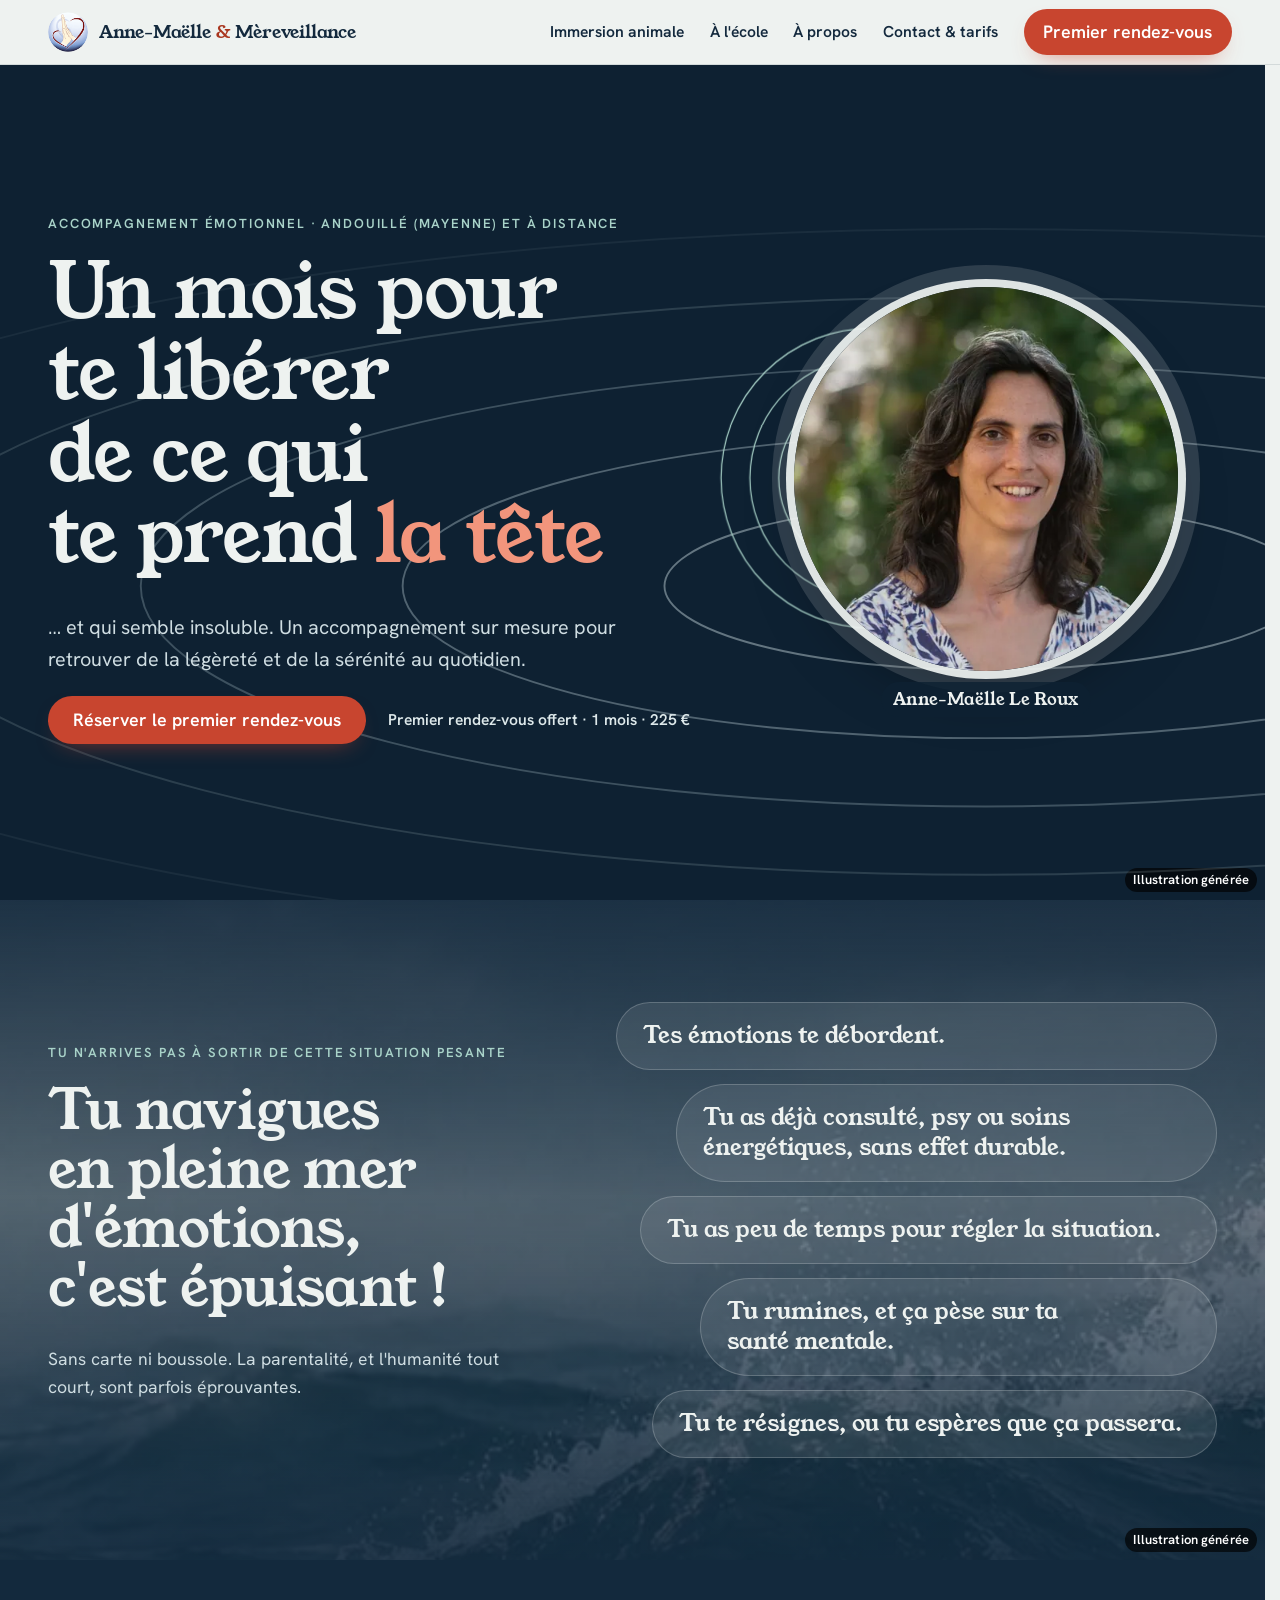
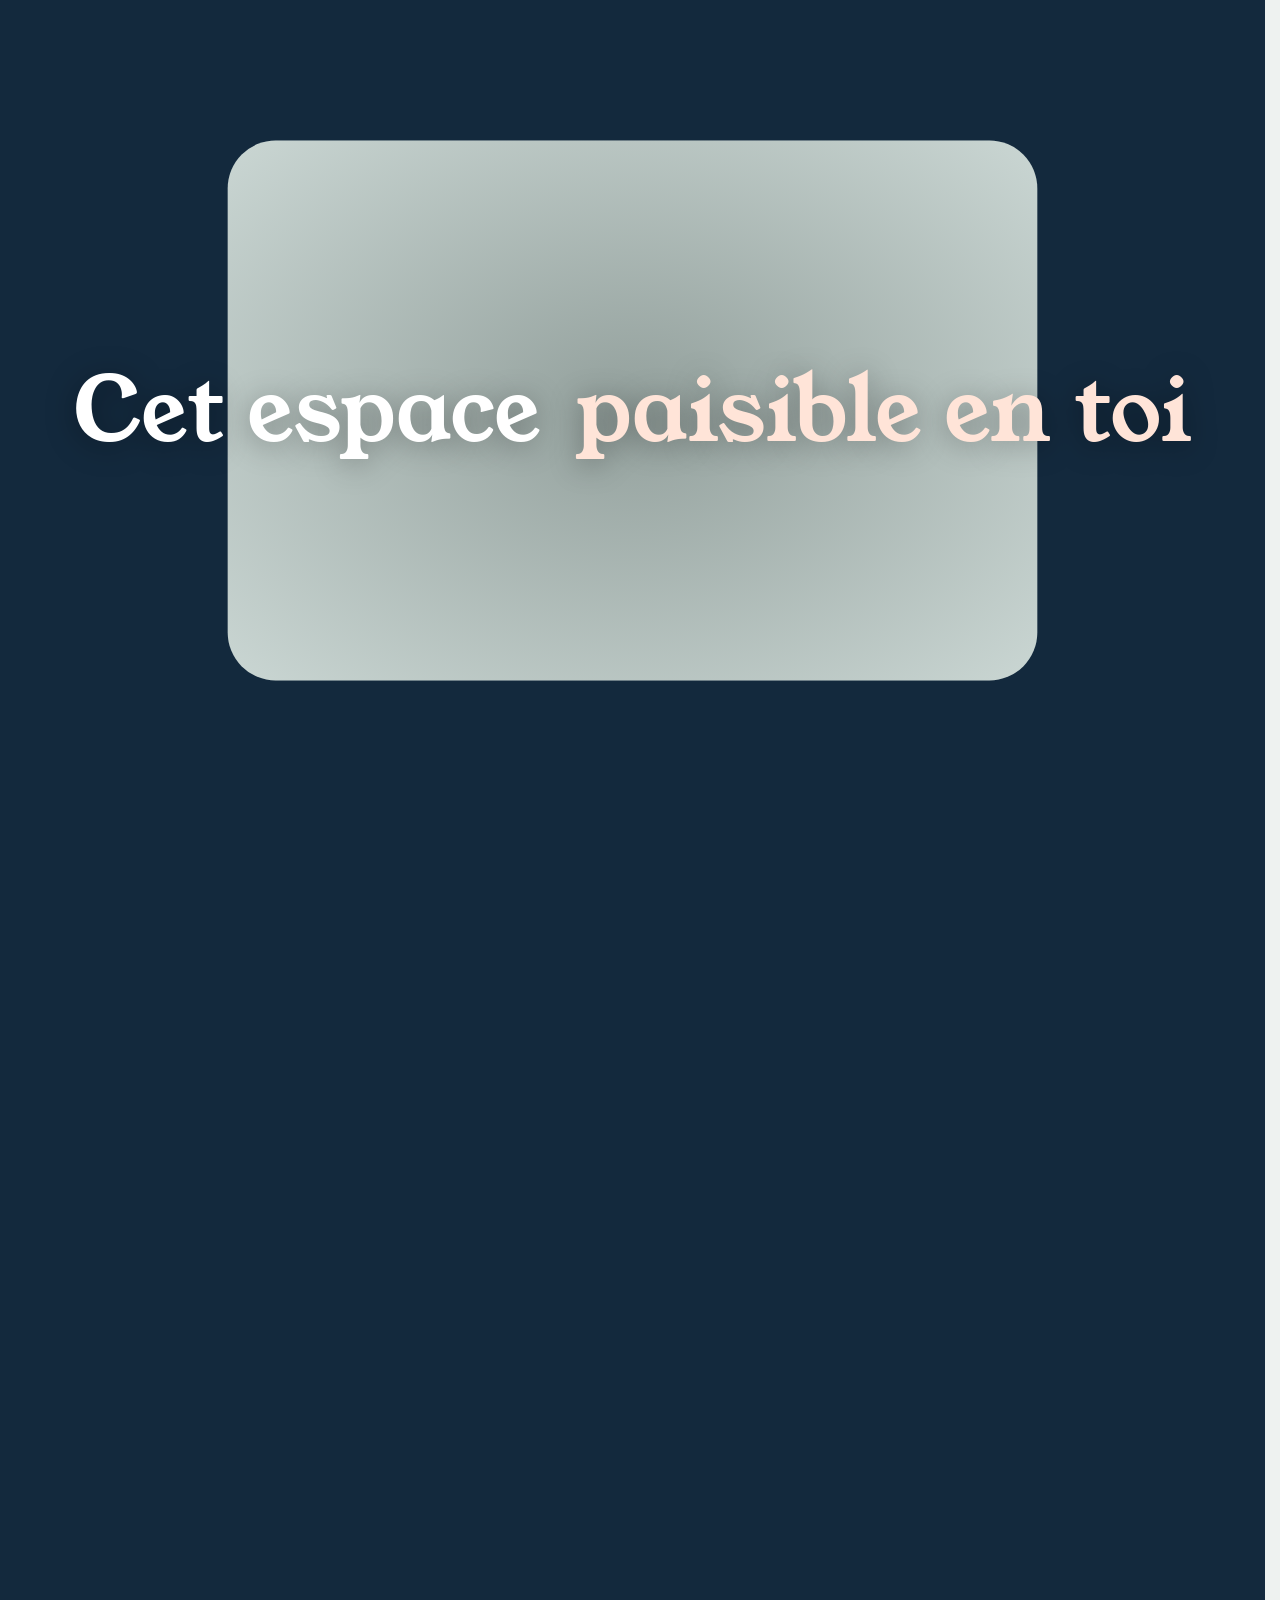
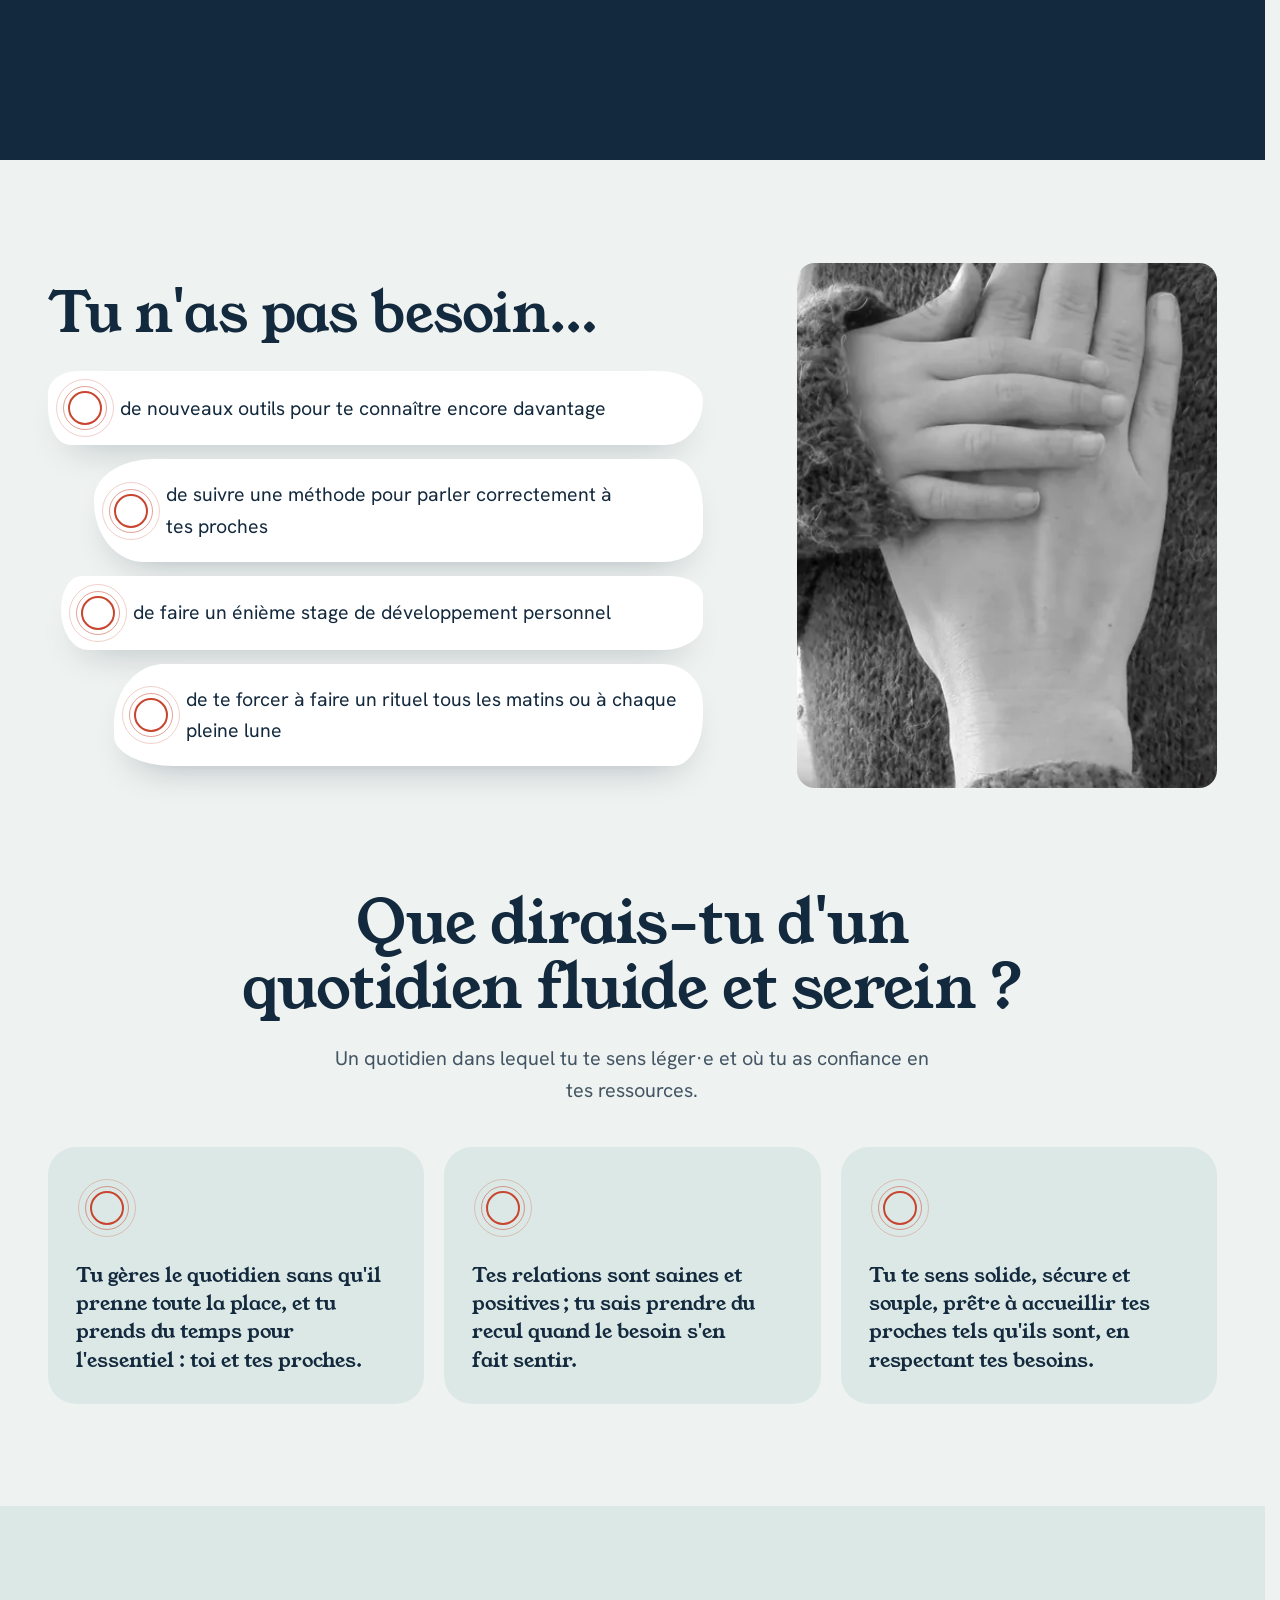
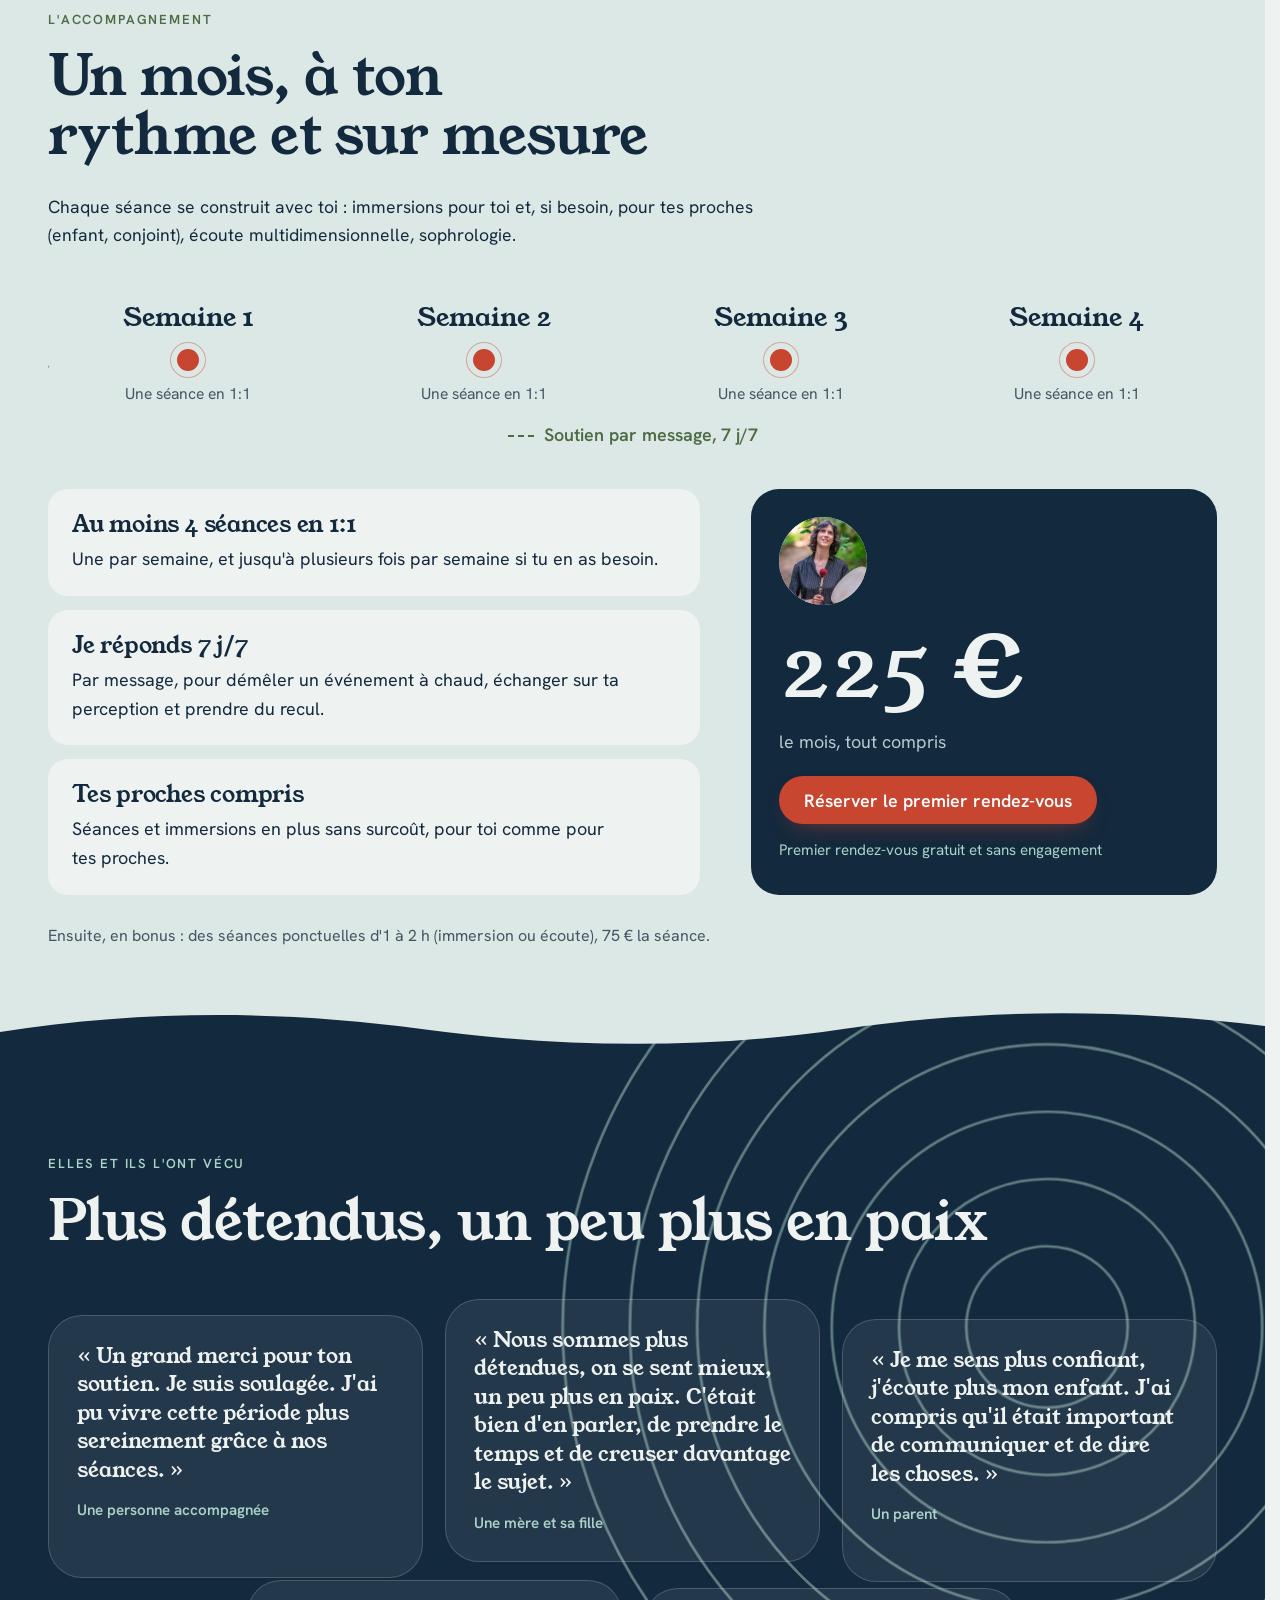
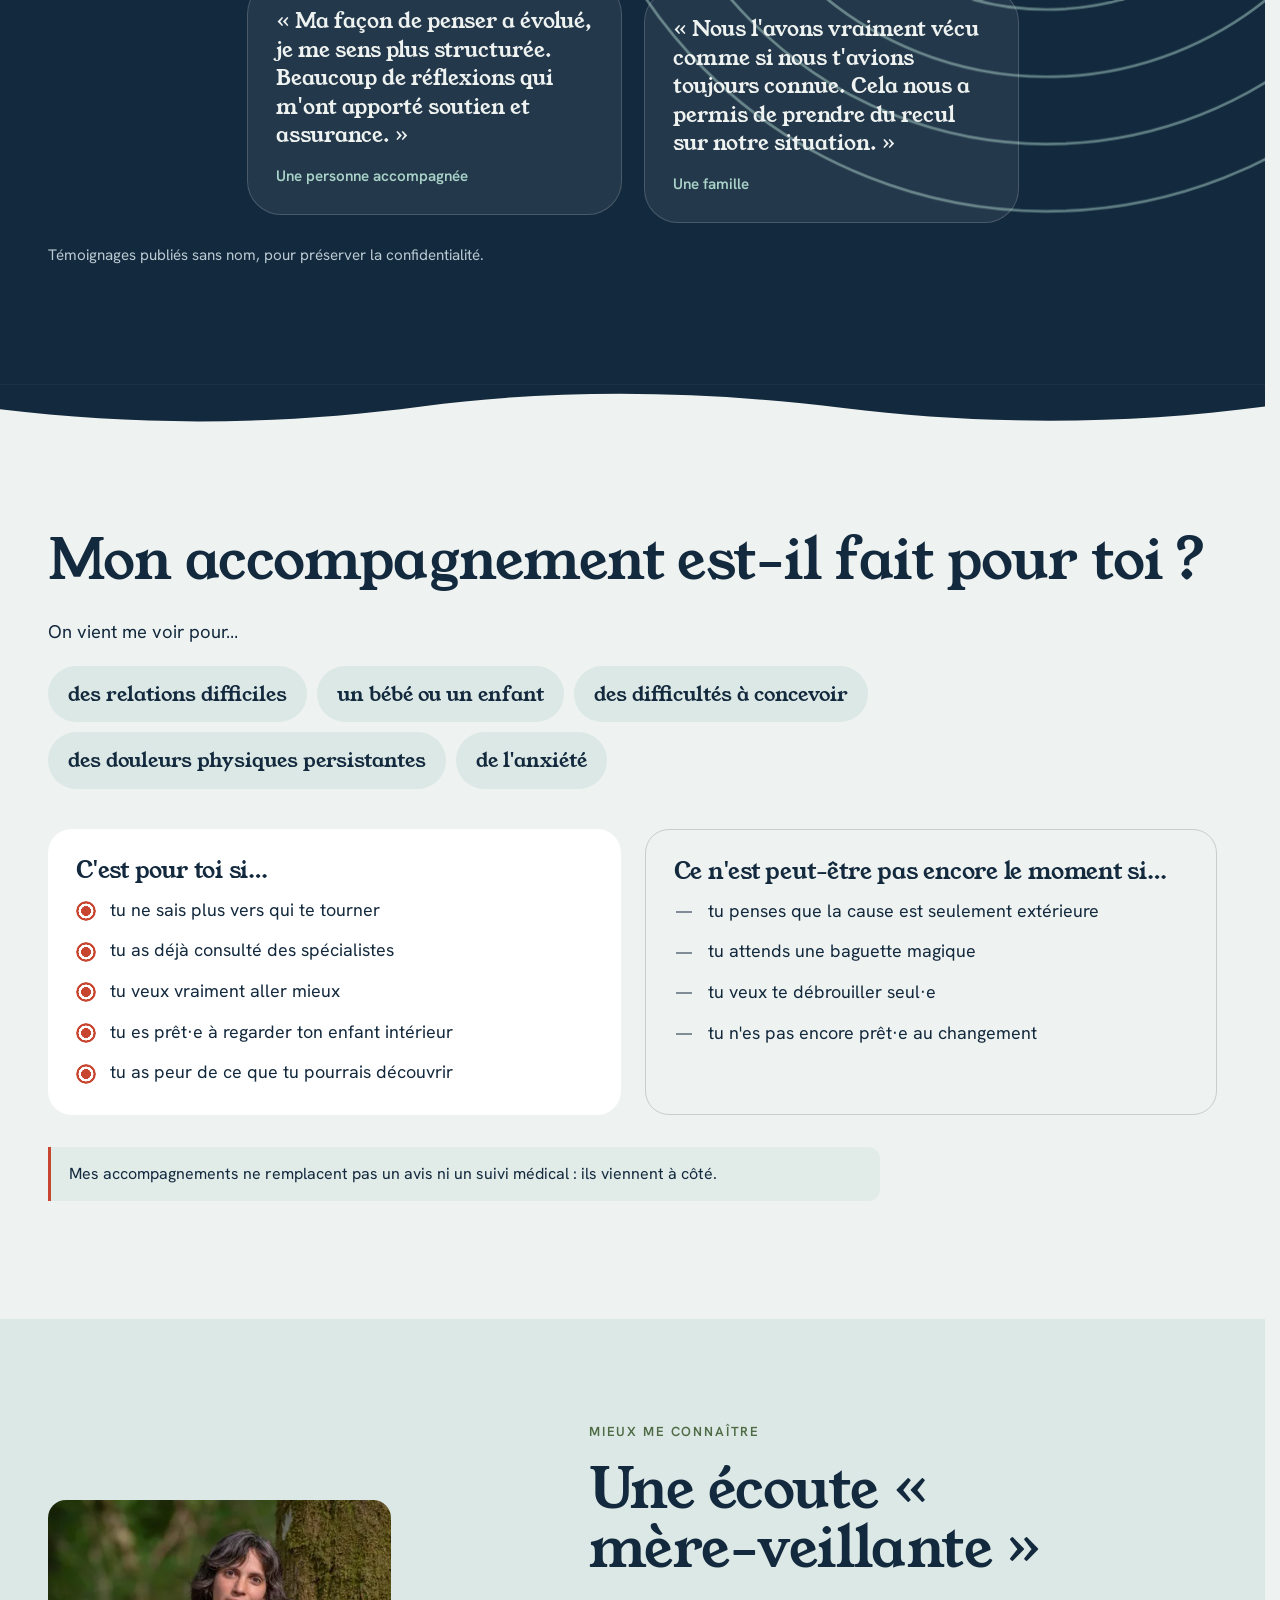
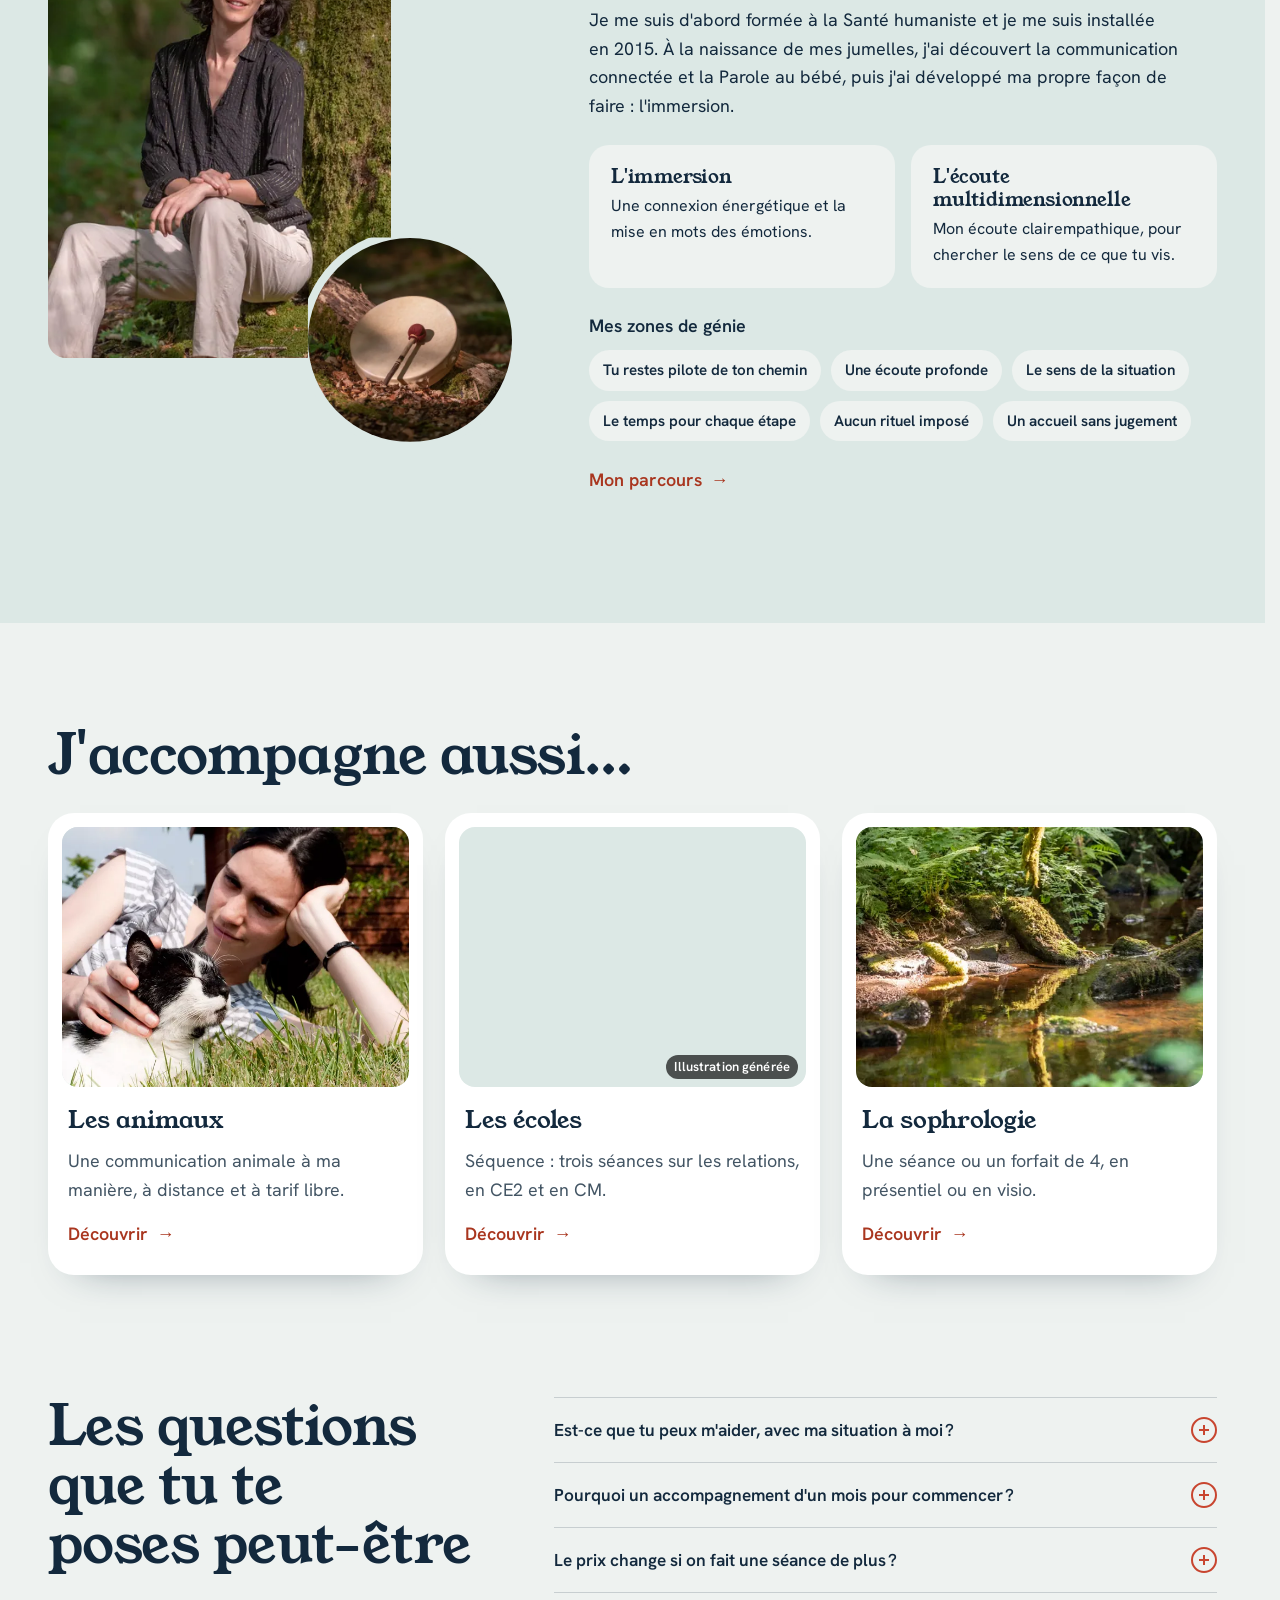
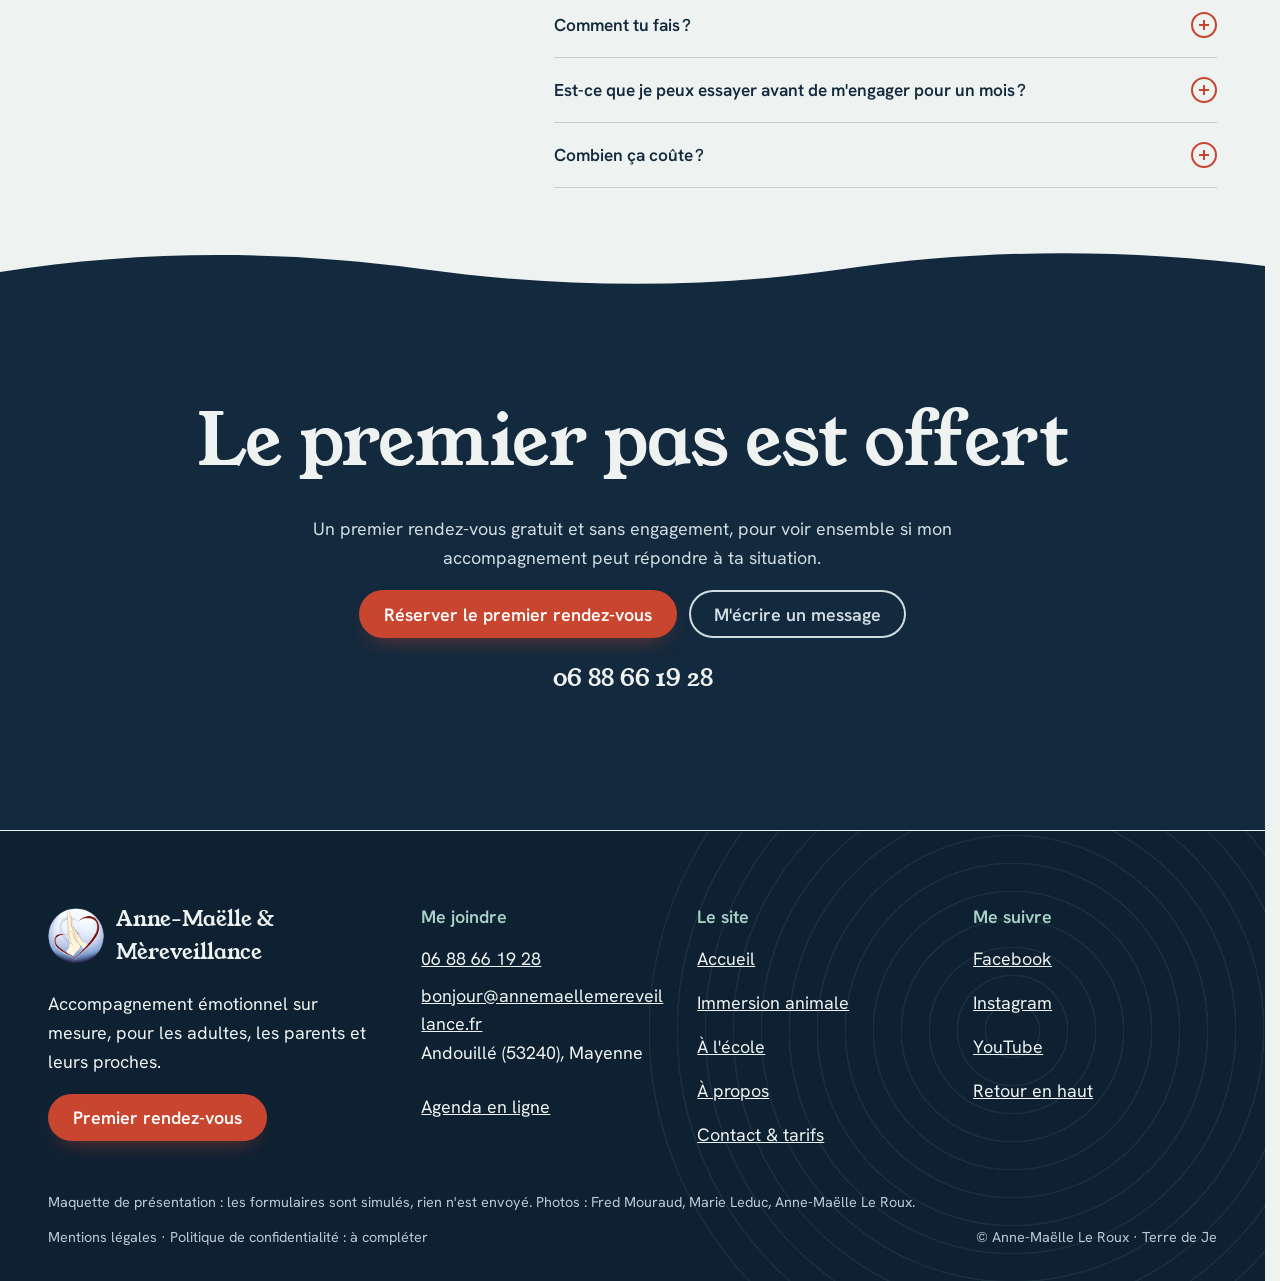
==== commit c1c88532: "Maquette v2 : audit complet et finitions" ====
--- a/index.html
+++ b/index.html
@@ -1,5 +1,5 @@
 <!doctype html>
-<html lang="fr" data-v="1" data-curseur>
+<html lang="fr" data-v="2" data-curseur>
 <head>
 <meta charset="utf-8">
 <meta name="viewport" content="width=device-width, initial-scale=1, viewport-fit=cover">
@@ -35,14 +35,14 @@
 })();</script>
 <link rel="preload" href="/assets/fonts/young-serif.woff2" as="font" type="font/woff2" crossorigin>
 <link rel="preload" href="/assets/fonts/hanken-400.woff2" as="font" type="font/woff2" crossorigin>
-<link rel="stylesheet" href="/assets/css/socle.css?v=1">
-<link rel="stylesheet" href="/assets/css/site.css?v=1">
-<link rel="modulepreload" href="/assets/js/site.js?v=1">
-<link rel="modulepreload" href="/assets/js/socle/index.js?v=1">
+<link rel="stylesheet" href="/assets/css/socle.css?v=2">
+<link rel="stylesheet" href="/assets/css/site.css?v=2">
+<link rel="modulepreload" href="/assets/js/site.js?v=2">
+<link rel="modulepreload" href="/assets/js/socle/index.js?v=2">
 <script src="/assets/vendor/gsap.min.js" defer></script>
 <script src="/assets/vendor/ScrollTrigger.min.js" defer></script>
 <script src="/assets/vendor/SplitText.min.js" defer></script>
-<script type="module" src="/assets/js/site.js?v=1"></script>
+<script type="module" src="/assets/js/site.js?v=2"></script>
 <meta name="theme-color" content="#13293D">
 <link rel="icon" href="/assets/images/favicon.png" type="image/png">
 <link rel="apple-touch-icon" href="/assets/images/apple-touch-icon.png">
@@ -170,20 +170,18 @@
       <li class="galet" data-effet="galets" style="--i:1"><span class="galet-onde" aria-hidden="true"></span><span class="galet-texte">de nouveaux outils pour te connaître encore davantage</span></li><li class="galet" data-effet="galets" style="--i:2"><span class="galet-onde" aria-hidden="true"></span><span class="galet-texte">de suivre une méthode pour parler correctement à tes proches</span></li><li class="galet" data-effet="galets" style="--i:3"><span class="galet-onde" aria-hidden="true"></span><span class="galet-texte">de faire un énième stage de développement personnel</span></li><li class="galet" data-effet="galets" style="--i:4"><span class="galet-onde" aria-hidden="true"></span><span class="galet-texte">de te forcer à faire un rituel tous les matins ou à chaque pleine lune</span></li>
     </ol>
   </div>
-  <div class="besoin-suite">
-    <figure class="media besoin-mains" data-anime="rideau" style="--cadrage:50% 50%">
-  <picture>
-    <img src="/assets/images/mains-784.webp" srcset="/assets/images/mains-480.webp 480w, /assets/images/mains-640.webp 640w, /assets/images/mains-784.webp 784w" sizes="(max-width: 760px) 70vw, 24vw" alt="Une main d&#39;enfant posée sur une main d&#39;adulte" width="784" height="980" loading="lazy" decoding="async">
-  </picture>
-</figure>
-    <div>
-      <h3 class="besoin-titre2" data-anime="lignes">Que dirais-tu d&#39;un quotidien fluide et serein ?</h3>
-      <p data-anime>Un quotidien dans lequel tu te sens léger·e et où tu as confiance en tes ressources.</p>
-      <ul class="coches" data-anime="cascade">
-        <li>Tu gères le quotidien sans qu&#39;il prenne toute la place, et tu prends du temps pour l&#39;essentiel : toi et tes proches.</li><li>Tes relations sont saines et positives ; tu sais prendre du recul quand le besoin s&#39;en fait sentir.</li><li>Tu te sens solide, sécure et souple, prêt·e à accueillir tes proches tels qu&#39;ils sont, en respectant tes besoins.</li>
-      </ul>
-    </div>
-  </div>
+  <figure class="media besoin-mains" data-fx="parallaxe" data-fx-force="10" style="--cadrage:50% 50%">
+  <picture>
+    <img src="/assets/images/mains-784.webp" srcset="/assets/images/mains-480.webp 480w, /assets/images/mains-640.webp 640w, /assets/images/mains-784.webp 784w" sizes="(max-width: 760px) 80vw, 30vw" alt="Une main d&#39;enfant posée sur une main d&#39;adulte" width="784" height="980" loading="lazy" decoding="async">
+  </picture>
+</figure>
+</section>
+<section class="calme conteneur" id="que-dirais-tu">
+  <h2 class="calme-titre" data-anime="lignes">Que dirais-tu d&#39;un quotidien fluide et serein ?</h2>
+  <p class="calme-intro" data-anime>Un quotidien dans lequel tu te sens léger·e et où tu as confiance en tes ressources.</p>
+  <ol class="calme-liste">
+    <li class="calme-carte" data-effet="galets" style="--i:1"><span class="calme-onde" aria-hidden="true"></span><p>Tu gères le quotidien sans qu&#39;il prenne toute la place, et tu prends du temps pour l&#39;essentiel : toi et tes proches.</p></li><li class="calme-carte" data-effet="galets" style="--i:2"><span class="calme-onde" aria-hidden="true"></span><p>Tes relations sont saines et positives ; tu sais prendre du recul quand le besoin s&#39;en fait sentir.</p></li><li class="calme-carte" data-effet="galets" style="--i:3"><span class="calme-onde" aria-hidden="true"></span><p>Tu te sens solide, sécure et souple, prêt·e à accueillir tes proches tels qu&#39;ils sont, en respectant tes besoins.</p></li>
+  </ol>
 </section>
 <section class="mois theme-ecume" id="mois">
   <div class="conteneur">
@@ -220,7 +218,7 @@
     <p class="mois-bonus" data-anime>Ensuite, en bonus : des séances ponctuelles d&#39;1 à 2 h (immersion ou écoute), 75 € la séance.</p>
   </div>
 </section>
-<section class="temoignages theme-nuit" id="temoignages">
+<section class="temoignages theme-nuit vague-haut vague-bas" id="temoignages">
   <svg class="temoignages-ondes" data-effet="ondes" viewBox="-100 -100 200 200" aria-hidden="true" focusable="false"><circle r="18" style="--i:0"/><circle r="33" style="--i:1"/><circle r="48" style="--i:2"/><circle r="63" style="--i:3"/><circle r="78" style="--i:4"/><circle r="93" style="--i:5"/><circle r="108" style="--i:6"/></svg>
   <div class="conteneur">
     <p class="surtitre" data-anime="mots">Elles et ils l&#39;ont vécu</p>
@@ -234,7 +232,7 @@
 <section class="pourtoi conteneur" id="pour-toi">
   <h2 data-anime="lignes">Mon accompagnement est-il fait pour toi ?</h2>
   <p class="pourtoi-intro" data-anime>On vient me voir pour…</p>
-  <ul class="pastilles" data-anime="cascade">
+  <ul class="pastilles pastilles--motifs" data-anime="cascade">
     <li>des relations difficiles</li><li>un bébé ou un enfant</li><li>des difficultés à concevoir</li><li>des douleurs physiques persistantes</li><li>de l&#39;anxiété</li>
   </ul>
   <div class="pourtoi-colonnes">
@@ -312,7 +310,7 @@
     <details class="faq-item"><summary>Est-ce que tu peux m&#39;aider, avec ma situation à moi ?</summary><p>Nous avons beau être tous différents, nous passons malgré tout par des processus similaires. Le premier rendez-vous, gratuit et sans engagement, sert justement à en parler.</p></details><details class="faq-item"><summary>Pourquoi un accompagnement d&#39;un mois pour commencer ?</summary><p>Ma façon de travailler agit en profondeur. Le mois comprend au moins 4 séances, une par semaine, et mon soutien par message entre les séances.</p></details><details class="faq-item"><summary>Le prix change si on fait une séance de plus ?</summary><p>Non, c&#39;est un forfait qui te donne accès à tout ce que je suis et à tous mes outils, sans variation de prix. Tes proches peuvent aussi en profiter.</p></details><details class="faq-item"><summary>Comment tu fais ?</summary><p>Il est difficile de mettre des mots sur ma clairempathie. Concrètement, j&#39;utilise l&#39;immersion (une connexion énergétique et la mise en mots des émotions) et l&#39;écoute multidimensionnelle, en séance individuelle.</p></details><details class="faq-item"><summary>Est-ce que je peux essayer avant de m&#39;engager pour un mois ?</summary><p>Oui. Si tu veux tester ma façon d&#39;être et de travailler à partir d&#39;un outil plus classique, tu peux réserver une séance de sophrologie (55 € en présentiel, 50 € en visio) ou un forfait de 4 séances.</p></details><details class="faq-item"><summary>Combien ça coûte ?</summary><p>Le mois coûte 225 €. Au minimum, tu as accès à 4 séances, une par semaine, dont des immersions pour toi et, si besoin, pour tes proches, et à mon soutien par message tout le mois.</p></details>
   </div>
 </section>
-<section class="fin theme-nuit" id="premier-pas">
+<section class="fin theme-nuit vague-haut" id="premier-pas">
   <canvas class="fin-ondes" data-effet="ondes" aria-hidden="true" data-visuel></canvas>
   <div class="conteneur fin-contenu">
     <h2 data-anime="lignes">Le premier pas est offert</h2>
--- a/assets/css/site.css
+++ b/assets/css/site.css
@@ -136,26 +136,35 @@
 :is(html.secours, html:not(.js)) .espace-apres { position: relative; left: auto; bottom: auto; transform: none; margin: 24px auto 0; }
 :is(html.secours, html:not(.js)) .espace-cadre { padding: 18svh 0; }
 
-/* 4. Tu n'as pas besoin : galets ; Que dirais-tu. */
-.besoin { padding: var(--section) 0; display: grid; grid-template-columns: minmax(0, 1.05fr) minmax(0, 1fr); gap: clamp(32px, 6vw, 96px); align-items: start; }
-.galets { list-style: none; margin: 24px 0 0; padding: 0; display: grid; gap: 14px; }
-.galet { position: relative; display: flex; align-items: center; gap: 16px; padding: 18px 22px 18px 18px; border-radius: 40px 60px 50px 30px / 30px 40px 60px 50px; background: #fff; box-shadow: 0 18px 40px -26px rgba(19, 41, 61, .45); }
-.galet:nth-child(2) { border-radius: 60px 30px 40px 50px / 40px 50px 30px 60px; margin-left: 6%; }
+/* 4. Tu n'as pas besoin : galets ; puis « Que dirais-tu », un moment de calme. */
+.besoin { padding: var(--section) 0 calc(var(--section) * .5); display: grid; grid-template-columns: minmax(0, 1.2fr) minmax(0, .8fr); gap: clamp(32px, 6vw, 96px); align-items: center; }
+.galets { list-style: none; margin: 28px 0 0; padding: 0; display: grid; gap: 14px; }
+.galet { position: relative; display: flex; align-items: center; gap: 18px; padding: 20px 26px 20px 20px; border-radius: 40px 60px 50px 30px / 30px 40px 60px 50px; background: #fff; box-shadow: 0 18px 40px -26px rgba(19, 41, 61, .45); }
+.galet:nth-child(2) { border-radius: 60px 30px 40px 50px / 40px 50px 30px 60px; margin-left: 7%; }
 .galet:nth-child(3) { border-radius: 30px 50px 60px 40px / 50px 30px 40px 60px; margin-left: 2%; }
-.galet:nth-child(4) { border-radius: 50px 40px 30px 60px / 60px 40px 50px 30px; margin-left: 8%; }
-.galet-onde { position: relative; flex: none; width: 34px; height: 34px; border-radius: 50%; border: 2px solid var(--coeur); }
-.galet-onde::before, .galet-onde::after { content: ""; position: absolute; inset: -7px; border-radius: 50%; border: 1px solid color-mix(in srgb, var(--coeur) 50%, transparent); }
-.galet-onde::after { inset: -14px; border-color: color-mix(in srgb, var(--coeur) 25%, transparent); }
-.galet-texte { font-size: 1.08rem; }
-.besoin-suite { display: grid; gap: 28px; }
-.besoin-mains { width: min(100%, 300px); aspect-ratio: 4 / 5; }
-.besoin-titre2 { font-size: clamp(1.6rem, 1.2rem + 1.6vw, 2.5rem); }
+.galet:nth-child(4) { border-radius: 50px 40px 30px 60px / 60px 40px 50px 30px; margin-left: 10%; }
+.galet-onde, .calme-onde { position: relative; flex: none; width: 34px; height: 34px; border-radius: 50%; border: 2px solid var(--coeur); }
+.galet-onde::before, .galet-onde::after, .calme-onde::before, .calme-onde::after { content: ""; position: absolute; inset: -7px; border-radius: 50%; border: 1px solid color-mix(in srgb, var(--coeur) 50%, transparent); }
+.galet-onde::after, .calme-onde::after { inset: -14px; border-color: color-mix(in srgb, var(--coeur) 25%, transparent); }
+.ricoche .galet-onde::before, .ricoche .galet-onde::after, .ricoche .calme-onde::before, .ricoche .calme-onde::after { animation: ricochet 1.1s var(--courbe) both; }
+.ricoche .galet-onde::after, .ricoche .calme-onde::after { animation-delay: .12s; }
+@keyframes ricochet { 0% { transform: scale(.4); opacity: 0; } 40% { opacity: 1; } 100% { transform: scale(1); opacity: 1; } }
+.galet-texte { font-size: clamp(1.05rem, 1rem + .3vw, 1.22rem); }
+.besoin-mains { width: 100%; max-width: 420px; justify-self: end; aspect-ratio: 4 / 5; max-height: 70svh; }
+.calme { padding: calc(var(--section) * .5) 0 var(--section); text-align: center; }
+.calme-titre { max-width: 16em; margin: 0 auto .4em; font-size: clamp(2.2rem, 1.4rem + 3vw, 4.4rem); }
+.calme-intro { max-width: 34em; margin: 0 auto 40px; font-size: clamp(1.08rem, 1rem + .3vw, 1.3rem); color: var(--texte-doux); }
+.calme-liste { list-style: none; margin: 0; padding: 0; display: grid; grid-template-columns: repeat(3, minmax(0, 1fr)); gap: 20px; text-align: left; }
+.calme-carte { display: grid; gap: 22px; align-content: start; padding: 30px 28px; border-radius: 28px; background: var(--ecume); }
+.calme-carte p { margin: 0; font-family: var(--police-titres); font-size: clamp(1.1rem, 1rem + .35vw, 1.3rem); line-height: 1.38; }
+.calme-onde { margin: 14px; }
 .coches, .tirets { list-style: none; margin: 0; padding: 0; display: grid; gap: 12px; }
 .coches li, .tirets li { position: relative; padding-left: 34px; }
 .coches li::before { content: ""; position: absolute; left: 0; top: .3em; width: 20px; height: 20px; border-radius: 50%; background: var(--coeur); -webkit-mask: radial-gradient(circle, #000 34%, transparent 36%, transparent 52%, #000 54%); mask: radial-gradient(circle, #000 34%, transparent 36%, transparent 52%, #000 54%); }
+.theme-nuit .coches li::before, .tarif--vedette .coches li::before { background: var(--coeur-clair); }
 .tirets li::before { content: ""; position: absolute; left: 2px; top: .8em; width: 16px; height: 2px; background: currentColor; opacity: .5; }
-@media (min-width: 761px) { .besoin-suite { grid-template-columns: minmax(0, .8fr) minmax(0, 1.2fr); align-items: end; } .besoin-tete { position: sticky; top: calc(var(--entete-h) + 32px); } }
-@media (max-width: 760px) { .besoin { grid-template-columns: minmax(0, 1fr); } .galet, .galet:nth-child(n) { margin-left: 0; } .besoin-mains { width: 62%; aspect-ratio: 4 / 4; } }
+@media (max-width: 860px) { .calme-liste { grid-template-columns: minmax(0, 1fr); } }
+@media (max-width: 760px) { .besoin { grid-template-columns: minmax(0, 1fr); } .galet, .galet:nth-child(n) { margin-left: 0; } .besoin-mains { max-width: none; justify-self: stretch; aspect-ratio: 4 / 3; max-height: 34svh; } }
 
 /* 5. Le mois : quatre semaines et le fil des messages. */
 .mois { padding: var(--section) 0; }
@@ -350,21 +359,12 @@
 .choix-pastille input:focus-visible + span { outline: 3px solid var(--coeur); outline-offset: 2px; }
 
 /* À propos. */
-.ouv-apropos { position: relative; min-height: min(100svh, 980px); display: flex; flex-direction: column; align-items: center; justify-content: center; text-align: center; padding: calc(var(--entete-h) + 24px) 0 calc(var(--barres-h) + 28px); }
-.ouv-apropos-photo { position: relative; height: min(36svh, 400px); aspect-ratio: 2 / 3; margin-bottom: 18px; color: var(--mousse); }
 .ouv-apropos-media { width: 100%; height: 100%; border-radius: 999px 999px 26px 26px; box-shadow: 0 40px 80px -40px rgba(19, 41, 61, .6); }
 .ouv-apropos-ondes { position: absolute; left: -60%; bottom: -14%; width: 220%; height: 60%; fill: none; stroke: currentColor; stroke-width: .6; opacity: .5; overflow: visible; pointer-events: none; z-index: -1; }
 .ouv-apropos-ondes ellipse { transform-box: fill-box; transform-origin: center; animation: respire 6s var(--courbe) infinite; animation-delay: calc(var(--i) * -1.4s); }
-.ouv-apropos .surtitre { margin-bottom: .4rem; }
-.ouv-apropos-nom { margin: 0 0 .25em; font-size: clamp(2.6rem, min(7.4vw, 11vh), 8rem); line-height: .98; letter-spacing: -.025em; }
-.ouv-apropos-nom .ligne-masque { display: inline-block; }
 .ouv-apropos .citation { max-width: 30em; }
-.ouv-apropos-texte { max-width: 36em; }
-.ouv-apropos .hero-actions { justify-content: center; }
 .citation { margin: 0 0 18px; }
 .citation p { font-family: var(--police-titres); font-size: clamp(1.2rem, 1rem + .8vw, 1.7rem); line-height: 1.3; margin: 0; }
-@media (max-width: 760px) { .ouv-apropos { min-height: 0; padding-top: calc(var(--entete-h) + 20px); } .ouv-apropos-photo { height: 30svh; } .ouv-apropos-nom { font-size: clamp(2.4rem, 12.5vw, 4rem); } .ouv-apropos-nom .ligne-masque { display: block; } .ouv-apropos .citation p { font-size: 1.12rem; } }
-@media (max-height: 820px) and (min-width: 761px) { .ouv-apropos-photo { height: 30svh; } .ouv-apropos-nom { font-size: clamp(2.4rem, min(6.6vw, 10vh), 6rem); } }
 @media (max-height: 500px) and (min-width: 561px) { .ouv-apropos { padding-top: calc(var(--entete-h) + 6px); } .ouv-apropos-photo { height: 34svh; margin-bottom: 6px; } .ouv-apropos-nom { font-size: clamp(1.8rem, 11vh, 2.8rem); } .ouv-apropos .citation p { font-size: 1rem; } .ouv-apropos .citation { margin-bottom: 8px; } }
 .mot { padding: var(--section) 0; overflow: hidden; }
 .mot-grille { display: grid; grid-template-columns: minmax(0, 1.4fr) minmax(0, .6fr); gap: 24px clamp(28px, 5vw, 80px); align-items: center; }
@@ -476,7 +476,6 @@
 .prix, .tarif-prix, .tarif-forfait, .seance-num, .annee { line-height: 1.16; }
 .prix-unite { margin-top: 4px; }
 .titre-geant, .titre-page, .hero-titre { line-height: 1.06; }
-.ouv-apropos-nom { line-height: 1.08; }
 .surtitre { margin-bottom: 1.1rem; }
 .tarif h3 { margin-bottom: 4px; }
 .prix-photo { position: static !important; width: 88px; aspect-ratio: 1; border-radius: 50% !important; margin-bottom: 10px; opacity: 1; }
@@ -518,8 +517,96 @@
 .surtitre + :is(.titre-geant, .ouv-apropos-nom, .titre-page, .hero-titre) { margin-top: .2em; }
 .tarif-prix small, .tarif-forfait small { display: block; margin-top: 4px; line-height: 1.3; }
 @media (max-height: 500px) { .ouv-contact-bulle { display: none; } }
-@media (max-height: 620px) and (min-width: 761px) { .ouv-apropos .citation { display: none; } .ouv-apropos-photo { height: 24svh; } }
-@media (max-height: 500px) and (min-width: 561px) { .ouv-apropos-photo { height: 26svh; } .ouv-apropos .surtitre { display: none; } }
 /* À propos sans JavaScript (en-tête dans le flux) et écrans de 900 px de haut : la pile centrée tient dans le premier écran. */
+
+/* ===== v2 ===== */
+/* Bords en vague entre les sections claires et les sections d'encre : la mer, d'une page à l'autre. */
+:root { --vague-h: clamp(26px, 3.4vw, 54px); }
+.vague-haut { position: relative; z-index: 1; margin-top: calc(var(--vague-h) * -1); padding-top: calc(var(--section) + var(--vague-h)); }
+.vague-haut.fin { padding-top: calc(var(--section) * 1.1 + var(--vague-h)); }
+.vague-haut, .vague-bas { -webkit-mask: var(--masque-haut, linear-gradient(#000, #000)) top / 100% var(--vague-h) no-repeat, linear-gradient(#000, #000) center / 100% calc(100% - var(--vague-h) * var(--n-vagues, 1)) no-repeat, var(--masque-bas, linear-gradient(#000, #000)) bottom / 100% var(--vague-h) no-repeat; mask: var(--masque-haut, linear-gradient(#000, #000)) top / 100% var(--vague-h) no-repeat, linear-gradient(#000, #000) center / 100% calc(100% - var(--vague-h) * var(--n-vagues, 1)) no-repeat, var(--masque-bas, linear-gradient(#000, #000)) bottom / 100% var(--vague-h) no-repeat; }
+.vague-haut { --masque-haut: url("data:image/svg+xml,%3Csvg xmlns='http://www.w3.org/2000/svg' viewBox='0 0 1440 60' preserveAspectRatio='none'%3E%3Cpath d='M0 34 C 160 4 320 4 480 30 S 800 58 960 30 S 1280 2 1440 26 V60 H0 Z'/%3E%3C/svg%3E"); }
+.vague-bas { --masque-bas: url("data:image/svg+xml,%3Csvg xmlns='http://www.w3.org/2000/svg' viewBox='0 0 1440 60' preserveAspectRatio='none'%3E%3Cpath d='M0 0 H1440 V30 C 1280 56 1120 56 960 32 S 640 4 480 30 S 160 58 0 34 Z'/%3E%3C/svg%3E"); padding-bottom: calc(var(--section) + var(--vague-h)); }
+.vague-haut.vague-bas { --n-vagues: 2; }
+.vague-haut:not(.vague-bas) { --n-vagues: 1; -webkit-mask-size: 100% var(--vague-h), 100% calc(100% - var(--vague-h)), 0 0; mask-size: 100% var(--vague-h), 100% calc(100% - var(--vague-h)), 0 0; -webkit-mask-position: top, bottom, bottom; mask-position: top, bottom, bottom; }
+.vague-bas:not(.vague-haut) { -webkit-mask-size: 0 0, 100% calc(100% - var(--vague-h)), 100% var(--vague-h); mask-size: 0 0, 100% calc(100% - var(--vague-h)), 100% var(--vague-h); -webkit-mask-position: top, top, bottom; mask-position: top, top, bottom; }
+.vague-haut.vague-bas { -webkit-mask-position: top, center, bottom; mask-position: top, center, bottom; }
+
+/* La mer d'émotions : des situations plus grandes, comme des vagues qui se suivent. */
+@media (min-width: 761px) { .mer-grille { grid-template-columns: minmax(0, .9fr) minmax(0, 1.1fr); } }
+.vague-mot { padding: 18px 26px; font-family: var(--police-titres); font-size: clamp(1.12rem, 1rem + .55vw, 1.5rem); line-height: 1.3; background: rgba(238, 242, 240, .09); }
+.vague-mot:nth-child(1) { margin-left: 0; } .vague-mot:nth-child(2) { margin-left: 10%; } .vague-mot:nth-child(3) { margin-left: 4%; } .vague-mot:nth-child(4) { margin-left: 14%; } .vague-mot:nth-child(5) { margin-left: 6%; }
+@media (max-width: 760px) { .vague-mot, .vague-mot:nth-child(n) { margin-left: 0; } }
+
+/* Pour qui : les motifs de venue en grand. */
+.pastilles--motifs li { padding: 12px 20px; font-family: var(--police-titres); font-weight: 400; font-size: clamp(1.05rem, 1rem + .35vw, 1.3rem); background: var(--ecume); }
+
+/* Ouverture de l'accueil sur téléphone : la signature reste dans l'écran. */
+@media (max-width: 760px) { .hero-signature { white-space: normal; width: max-content; max-width: calc(100vw - 100% - 2 * var(--gouttiere) - 30px); line-height: 1.25; } }
+
+
+/* Immersion animale : photos entières (chien et chat roux). */
+@media (min-width: 761px) { .preparer { grid-template-columns: minmax(0, 1.15fr) minmax(0, .85fr); } }
+.preparer-photo { aspect-ratio: 4 / 3; max-height: none; }
+@media (min-width: 761px) { .temoins-grille { grid-template-columns: minmax(0, 1fr) minmax(0, 1fr); align-items: start; } }
+.temoins-photo { aspect-ratio: 3 / 2; max-height: none; position: sticky; top: calc(var(--entete-h) + 32px); }
+@media (max-width: 760px) { .temoins-photo { position: static; aspect-ratio: 3 / 2; } }
+
+/* Contact : la carte du mois est remplie. */
+.tarif--vedette { gap: 14px; }
+.tarif-compris { margin: 6px 0 8px; gap: 9px; font-size: .98rem; }
+.tarif--vedette .bouton { justify-self: start; }
+.tarif { transition: transform .4s var(--courbe), box-shadow .4s var(--courbe); }
+@media (hover: hover) { .tarif:hover { transform: translateY(-4px); box-shadow: 0 24px 40px -30px rgba(19, 41, 61, .55); } }
+
+/* À propos : le nom en très grand de part et d'autre de la photo. */
+.ouv-apropos { position: relative; display: grid; grid-template-columns: minmax(0, 1fr) auto minmax(0, 1fr); grid-template-rows: auto auto 1fr auto; column-gap: clamp(20px, 3vw, 48px); row-gap: 0; align-items: start; justify-content: stretch; text-align: left; min-height: min(100svh, 980px); padding: calc(var(--entete-h) + 24px) 0 calc(var(--barres-h) + 28px); }
+.ouv-apropos-sur { grid-column: 1; grid-row: 1; align-self: end; }
+.ouv-apropos-nom { margin: 0; }
+.ouv-apropos-nom .ligne-masque { display: block; white-space: nowrap; font-family: var(--police-titres); font-size: clamp(2.4rem, min(4.5vw, 9vh), 6.4rem); line-height: 1.08; letter-spacing: -.025em; }
+.nom-prenom { grid-column: 1; grid-row: 2; justify-self: end; text-align: right; }
+.nom-famille { grid-column: 3; grid-row: 3; align-self: end; margin-bottom: .3em; }
+.ouv-apropos-photo { position: relative; color: var(--mousse); grid-column: 2; grid-row: 1 / 5; height: min(64svh, 640px); aspect-ratio: 2 / 3; margin: 0; align-self: center; }
+.ouv-apropos-citation { grid-column: 1; grid-row: 3 / 5; align-self: end; justify-self: end; max-width: 15em; text-align: right; margin: 0; }
+.ouv-apropos-fin { grid-column: 3; grid-row: 4; align-self: end; }
+.ouv-apropos-fin .hero-actions { justify-content: flex-start; }
+.ouv-apropos-texte { max-width: 26em; }
+@media (max-height: 820px) and (min-width: 761px) { .ouv-apropos-photo { height: min(60svh, 560px); } .ouv-apropos-nom .ligne-masque { font-size: clamp(2.2rem, min(4.4vw, 9vh), 5.4rem); } }
+@media (max-height: 620px) and (min-width: 761px) { .ouv-apropos-photo { height: 58svh; } .ouv-apropos-citation { display: none; } }
+@media (max-height: 500px) and (min-width: 561px) { .ouv-apropos-photo { height: 62svh; } .ouv-apropos-sur { display: none; } .ouv-apropos-nom .ligne-masque { font-size: clamp(1.8rem, 11vh, 2.8rem); } }
+@media (max-width: 1100px) {
+  .ouv-apropos { grid-template-columns: minmax(0, 1fr) minmax(0, .8fr); grid-template-rows: auto auto auto auto; column-gap: 14px; min-height: 0; padding-top: calc(var(--entete-h) + 20px); }
+  .ouv-apropos-sur { grid-column: 1 / -1; grid-row: 1; }
+  .nom-prenom { grid-column: 1 / -1; grid-row: 2; justify-self: start; text-align: left; }
+  .nom-famille { grid-column: 1 / -1; grid-row: 3; align-self: start; margin-bottom: 14px; }
+  .ouv-apropos-nom .ligne-masque { font-size: clamp(2.4rem, 12.5vw, 4rem); }
+  .ouv-apropos-photo { grid-column: 2; grid-row: 4; height: min(34svh, 340px); width: auto; max-width: 100%; justify-self: end; align-self: start; }
+  .ouv-apropos-citation { display: none; }
+  .ouv-apropos-fin { grid-column: 1; grid-row: 4; align-self: start; }
+  .ouv-apropos-fin .hero-actions { flex-direction: column; align-items: flex-start; }
+}
+@media (max-width: 760px) and (max-height: 700px) { .ouv-apropos-photo { height: 24svh; } }
 html:not(.js) .ouv-apropos { min-height: 0; }
-@media (max-height: 920px) and (min-width: 761px) { .ouv-apropos-photo { height: min(30svh, 300px); } }
+
+/* FAQ : ouverture animée. */
+.faq-item p { overflow: hidden; }
+
+/* Fond d'attente de la mer (retour arrière, image pas encore décodée) : mêmes teintes que l'image. */
+.hero-mer { background: linear-gradient(180deg, #758b9c 0%, #938a8f 22%, #787c87 34%, #445c6a 46%, #314c58 66%, #233f49 100%); }
+@media (max-width: 760px) { .hero-mer { background: linear-gradient(180deg, #4c6980 0%, #798f9a 22%, #9c9496 42%, #63717d 54%, #42565d 74%, #253a40 100%); } }
+.ouv-animal-photo { background: #8f9a6e; }
+.nom-famille em { font-style: normal; color: var(--coeur-fonce); }
+.ouv-apropos-nom .ligne-masque { line-height: 1.18; }
+.nom-famille { margin-bottom: .45em; }
+.ouv-apropos-fin { padding-top: 10px; }
+@media (max-width: 1100px) { .nom-famille { margin-top: 0; margin-bottom: 14px; } .nom-famille .ligne-masque { margin-top: .34em; } }
+/* À propos sur tablette : nom et texte à gauche, grande arche à droite. */
+@media (min-width: 761px) and (max-width: 1100px) {
+  .ouv-apropos { min-height: min(100svh, 900px); grid-template-rows: 1fr auto auto auto auto 1fr; }
+  .ouv-apropos-sur { grid-column: 1; grid-row: 2; }
+  .nom-prenom { grid-column: 1; grid-row: 3; }
+  .nom-famille { grid-column: 1; grid-row: 4; align-self: start; }
+  .ouv-apropos-nom .ligne-masque { font-size: clamp(2.4rem, 7vw, 4rem); }
+  .ouv-apropos-fin { grid-column: 1; grid-row: 5; }
+  .ouv-apropos-photo { grid-column: 2; grid-row: 1 / 7; height: min(62svh, 560px); align-self: center; justify-self: end; }
+}
